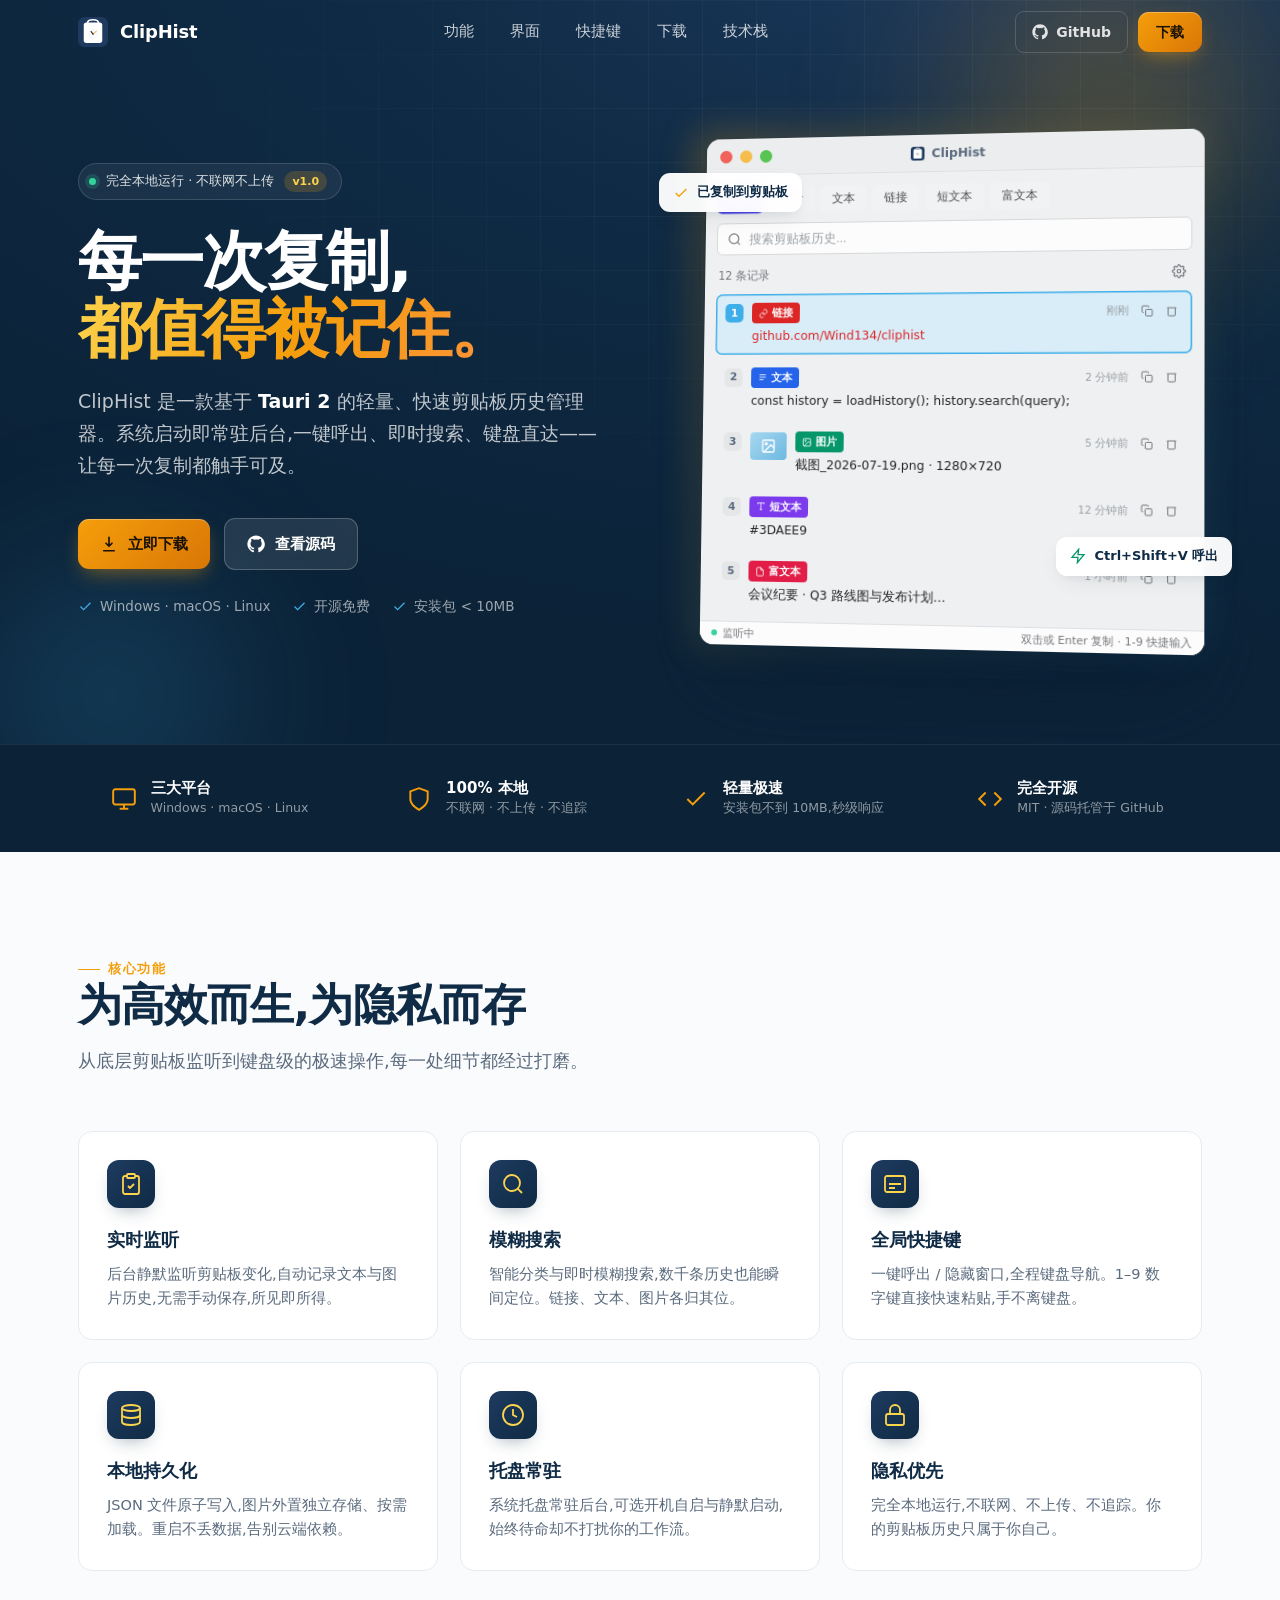
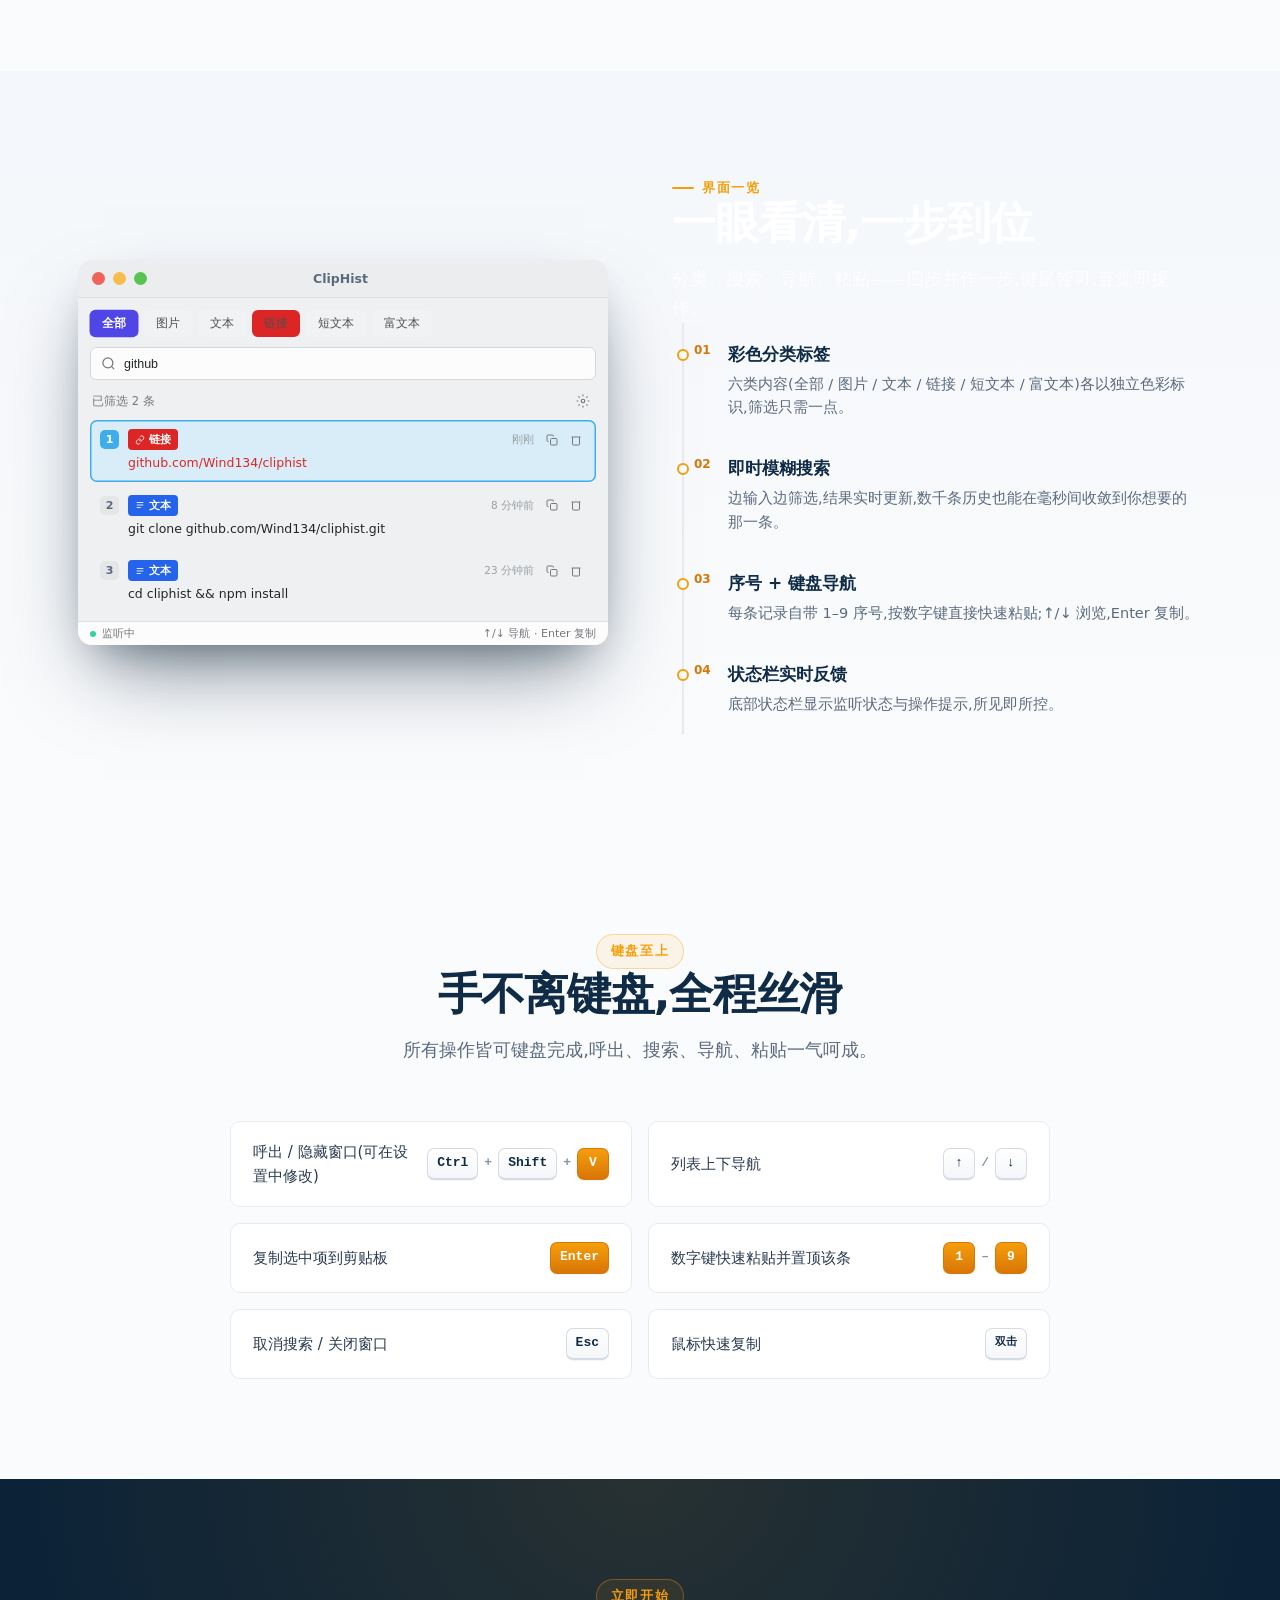
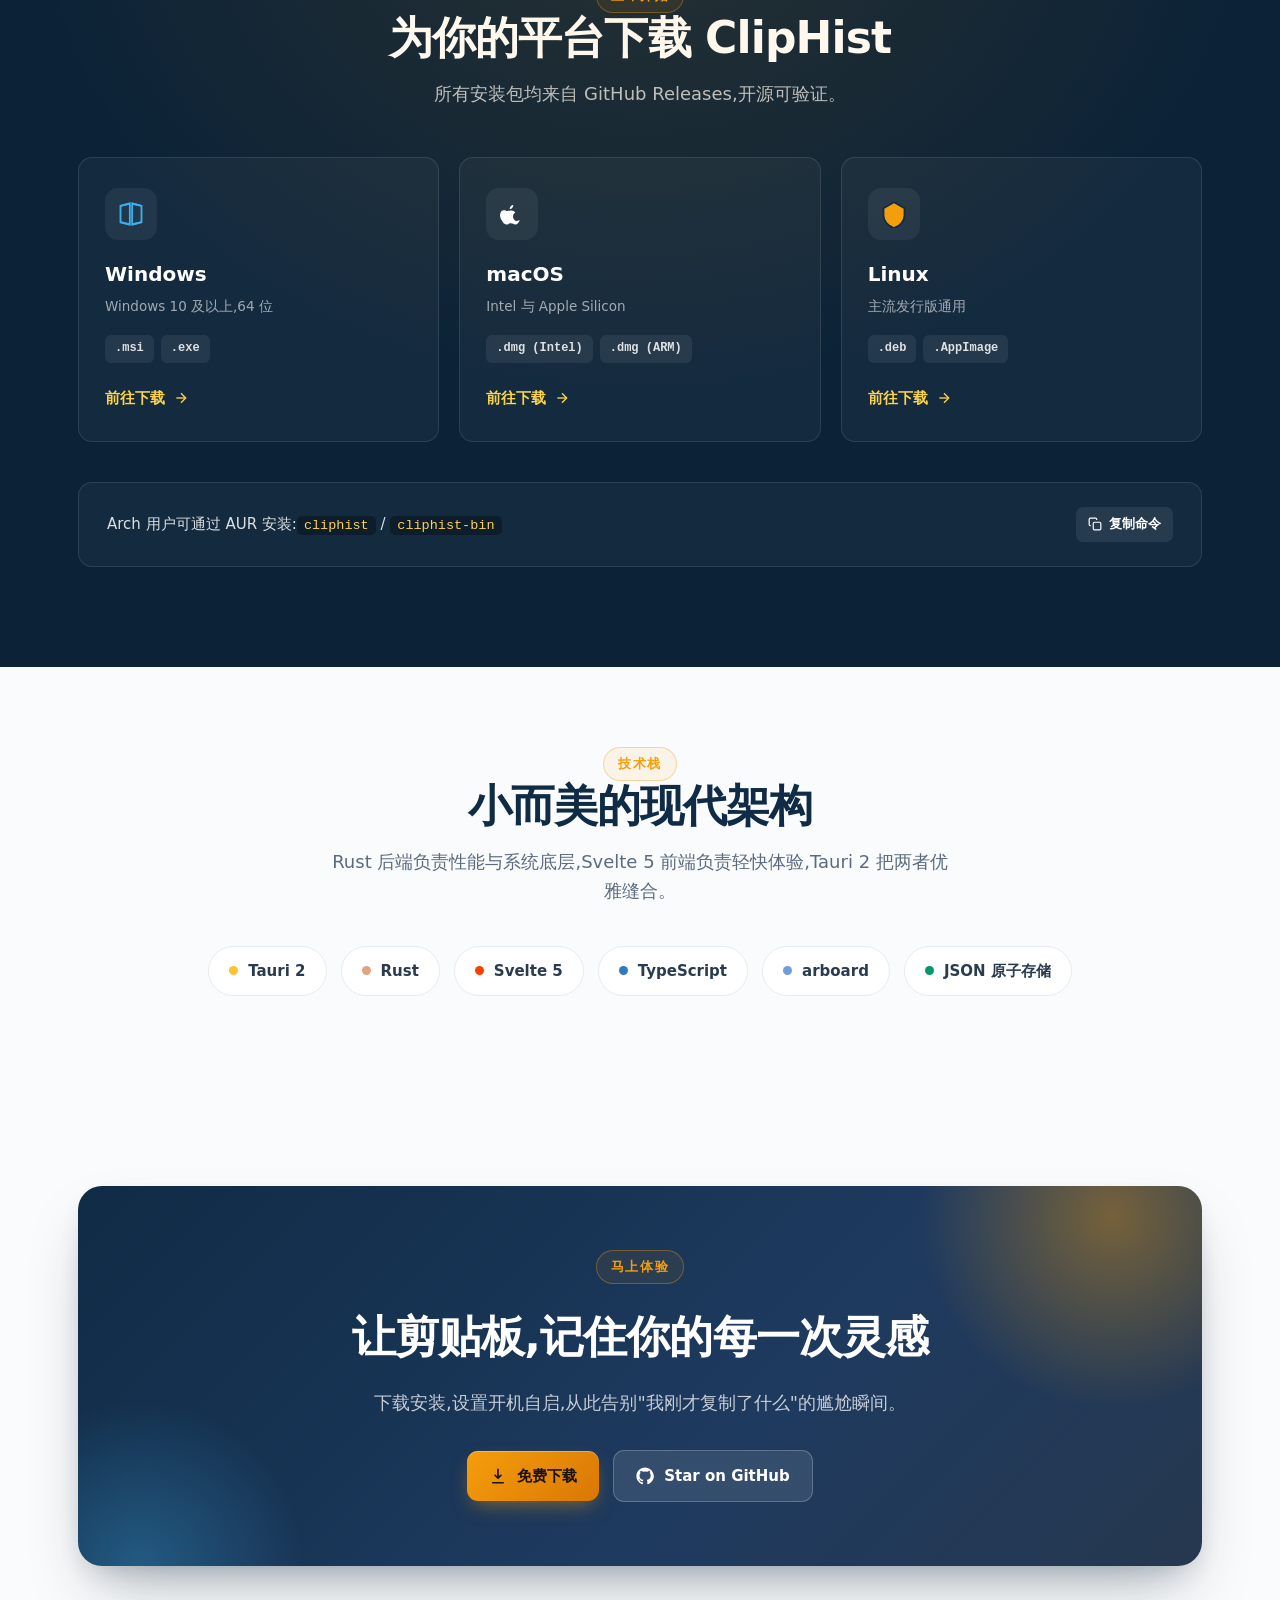
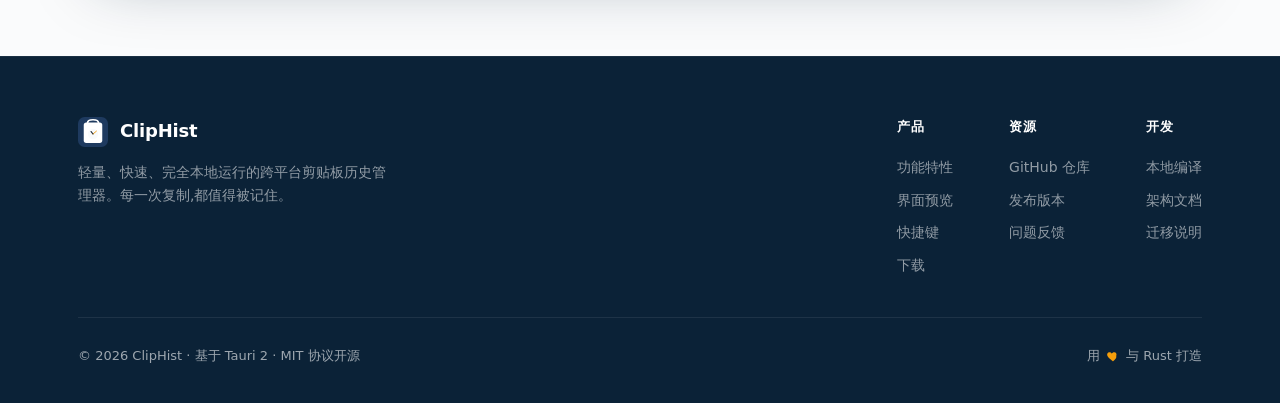
==== index.html @ 18544fa9 "feat: ClipHist 推广站首版 + GitHub Pages 自动发布 - 单文件自包含落地页 (内联 CSS/JS/SVG, 零依赖) - 像素级还原应用窗口 mockup (KDE Br" ====
<!DOCTYPE html>
<html lang="zh-CN">
<head>
<meta charset="UTF-8" />
<meta name="viewport" content="width=device-width, initial-scale=1.0" />
<title>ClipHist — 轻量、快速的跨平台剪贴板历史管理器</title>
<meta name="description" content="ClipHist 是一款基于 Tauri 2 的轻量、快速、完全本地运行的跨平台剪贴板历史管理器,支持 Windows、macOS 与 Linux。系统启动即常驻,随时呼出随时粘贴。" />
<meta name="theme-color" content="#0F2B45" />
<meta property="og:title" content="ClipHist — 跨平台剪贴板历史管理器" />
<meta property="og:description" content="轻量、快速、完全本地运行。每一次复制,都值得被记住。" />
<meta property="og:type" content="website" />
<link rel="icon" href="data:image/svg+xml,%3Csvg xmlns='http://www.w3.org/2000/svg' viewBox='0 0 512 512'%3E%3Crect width='512' height='512' rx='112' fill='%231E3A5F'/%3E%3Crect x='98' y='94' width='316' height='348' rx='44' fill='%23fff'/%3E%3Cpath d='M162 102C162 66 200 46 256 46C312 46 350 66 350 102' fill='none' stroke='%23fff' stroke-width='28' stroke-linecap='round'/%3E%3Ccircle cx='256' cy='290' r='88' fill='%23F8FAFC'/%3E%3Cpath d='M256 290L314 242' stroke='%23F59E0B' stroke-width='16' stroke-linecap='round'/%3E%3Cpath d='M256 290L224 248' stroke='%231E293B' stroke-width='20' stroke-linecap='round'/%3E%3C/svg%3E" />
<style>
/* ============================================================
   ClipHist 推广站 — 单文件自包含
   品牌色:深蓝渐变 #1E3A5F→#0F2B45, 琥珀强调 #F59E0B
   ============================================================ */

:root {
  /* 深色品牌色板 */
  --navy-900: #0B2237;
  --navy-800: #0F2B45;
  --navy-700: #1E3A5F;
  --navy-600: #2A4D78;
  --navy-500: #3B6A9C;

  /* 强调色 */
  --amber: #F59E0B;
  --amber-deep: #D97706;
  --amber-soft: #FCD34D;
  --cyan: #3DAEE9;
  --cyan-deep: #3498D6;

  /* 浅色内容区 */
  --paper: #FAFBFC;
  --paper-2: #FFFFFF;
  --ink-900: #0F2B45;
  --ink-700: #2A3B50;
  --ink-500: #5B6B7E;
  --ink-400: #8696A7;
  --line: #E7EBF0;
  --line-2: #EEF2F6;

  /* 分类色 (与 app 一致) */
  --cat-all: #4F46E5;
  --cat-image: #059669;
  --cat-text: #2563EB;
  --cat-link: #DC2626;
  --cat-short: #7C3AED;
  --cat-rich: #E11D48;

  --shadow-sm: 0 1px 2px rgba(15, 43, 69, .06), 0 1px 3px rgba(15, 43, 69, .04);
  --shadow-md: 0 8px 24px -8px rgba(15, 43, 69, .12), 0 4px 12px -4px rgba(15, 43, 69, .08);
  --shadow-lg: 0 32px 64px -20px rgba(11, 34, 55, .35), 0 12px 28px -12px rgba(11, 34, 55, .22);
  --shadow-window: 0 40px 80px -24px rgba(8, 28, 48, .55), 0 20px 40px -20px rgba(8, 28, 48, .4);

  --radius: 14px;
  --radius-sm: 10px;
  --radius-lg: 24px;

  --ease-spring: cubic-bezier(0.16, 1, 0.3, 1);
  --ease-smooth: cubic-bezier(0.4, 0, 0.2, 1);

  --maxw: 1180px;
}

*, *::before, *::after { margin: 0; padding: 0; box-sizing: border-box; }

html { scroll-behavior: smooth; -webkit-text-size-adjust: 100%; }

body {
  font-family: "Noto Sans SC", "PingFang SC", "Microsoft YaHei", system-ui, -apple-system, "Segoe UI", sans-serif;
  font-size: 16px;
  line-height: 1.6;
  color: var(--ink-900);
  background: var(--paper);
  -webkit-font-smoothing: antialiased;
  -moz-osx-font-smoothing: grayscale;
  overflow-x: hidden;
}

a { color: inherit; text-decoration: none; }
img, svg { display: block; max-width: 100%; }
button { font: inherit; cursor: pointer; border: none; background: none; color: inherit; }

::selection { background: var(--amber); color: #1A1206; }

.wrap { max-width: var(--maxw); margin: 0 auto; padding: 0 28px; }

/* ---------- 通用工具 ---------- */
.eyebrow {
  display: inline-flex; align-items: center; gap: 8px;
  font-size: 13px; font-weight: 600; letter-spacing: .12em; text-transform: uppercase;
  color: var(--amber);
}
.eyebrow::before {
  content: ""; width: 22px; height: 1.5px; background: var(--amber); border-radius: 2px;
}
.eyebrow.center::before { display: none; }
.eyebrow.center { padding: 6px 14px; border: 1px solid rgba(245, 158, 11, .35); border-radius: 999px; background: rgba(245, 158, 11, .08); }

.section-title {
  font-size: clamp(28px, 4vw, 44px);
  font-weight: 800;
  letter-spacing: -0.02em;
  line-height: 1.15;
}
.section-sub {
  margin-top: 16px;
  font-size: 18px;
  color: var(--ink-500);
  max-width: 620px;
}
.on-dark .section-title { color: #fff; }
.on-dark .section-sub { color: rgba(255, 255, 255, .72); }

/* ============================================================
   导航栏
   ============================================================ */
.nav {
  position: fixed; top: 0; left: 0; right: 0; z-index: 100;
  transition: background .3s var(--ease-smooth), backdrop-filter .3s, border-color .3s, box-shadow .3s;
  border-bottom: 1px solid transparent;
}
.nav.scrolled {
  background: rgba(11, 34, 55, .72);
  backdrop-filter: saturate(160%) blur(16px);
  -webkit-backdrop-filter: saturate(160%) blur(16px);
  border-bottom-color: rgba(255, 255, 255, .08);
}
.nav-inner {
  max-width: var(--maxw); margin: 0 auto; padding: 0 28px;
  height: 64px; display: flex; align-items: center; justify-content: space-between;
}
.brand { display: flex; align-items: center; gap: 12px; }
.brand-mark { width: 30px; height: 30px; flex-shrink: 0; }
.brand-name { font-weight: 700; font-size: 18px; letter-spacing: -0.01em; color: #fff; }
.nav-links { display: flex; align-items: center; gap: 8px; }
.nav-links a {
  color: rgba(255, 255, 255, .78); font-size: 14.5px; font-weight: 500;
  padding: 8px 14px; border-radius: 8px; transition: color .2s, background .2s;
}
.nav-links a:hover { color: #fff; background: rgba(255, 255, 255, .08); }
.nav-cta { display: flex; align-items: center; gap: 10px; }
.btn-ghost {
  color: rgba(255, 255, 255, .85); font-size: 14px; font-weight: 600;
  padding: 9px 16px; border-radius: 9px; border: 1px solid rgba(255, 255, 255, .16);
  display: inline-flex; align-items: center; gap: 8px; transition: all .2s var(--ease-smooth);
}
.btn-ghost:hover { border-color: rgba(255, 255, 255, .36); background: rgba(255, 255, 255, .06); }
.btn-ghost svg { width: 16px; height: 16px; }
.nav-toggle { display: none; }

/* ============================================================
   按钮
   ============================================================ */
.btn {
  display: inline-flex; align-items: center; justify-content: center; gap: 10px;
  font-size: 15px; font-weight: 600;
  padding: 13px 22px; border-radius: 11px;
  transition: transform .18s var(--ease-spring), box-shadow .2s, background .2s;
  white-space: nowrap;
}
.btn:active { transform: translateY(1px) scale(.99); }
.btn-primary {
  background: linear-gradient(135deg, var(--amber) 0%, var(--amber-deep) 100%);
  color: #1A1206;
  box-shadow: 0 8px 20px -6px rgba(245, 158, 11, .5), inset 0 1px 0 rgba(255, 255, 255, .3);
}
.btn-primary:hover { transform: translateY(-2px); box-shadow: 0 14px 28px -8px rgba(245, 158, 11, .6), inset 0 1px 0 rgba(255, 255, 255, .35); }
.btn-light {
  background: rgba(255, 255, 255, .1); color: #fff; border: 1px solid rgba(255, 255, 255, .22);
  backdrop-filter: blur(8px);
}
.btn-light:hover { background: rgba(255, 255, 255, .16); border-color: rgba(255, 255, 255, .4); transform: translateY(-2px); }
.btn-dark {
  background: var(--navy-800); color: #fff;
}
.btn-dark:hover { background: var(--navy-700); transform: translateY(-2px); box-shadow: var(--shadow-md); }
.btn svg { width: 18px; height: 18px; }

/* ============================================================
   Hero
   ============================================================ */
.hero {
  position: relative; overflow: hidden;
  background: radial-gradient(120% 100% at 80% -10%, var(--navy-700) 0%, var(--navy-800) 42%, var(--navy-900) 100%);
  padding: 132px 0 96px;
  color: #fff;
}
/* 网格 + 光晕 */
.hero::before {
  content: ""; position: absolute; inset: 0;
  background-image:
    linear-gradient(rgba(255, 255, 255, .035) 1px, transparent 1px),
    linear-gradient(90deg, rgba(255, 255, 255, .035) 1px, transparent 1px);
  background-size: 54px 54px;
  mask-image: radial-gradient(80% 70% at 70% 20%, #000 30%, transparent 75%);
  -webkit-mask-image: radial-gradient(80% 70% at 70% 20%, #000 30%, transparent 75%);
  pointer-events: none;
}
.hero-glow {
  position: absolute; pointer-events: none; border-radius: 50%; filter: blur(70px);
}
.glow-amber { width: 460px; height: 460px; right: -60px; top: -120px; background: radial-gradient(circle, rgba(245, 158, 11, .34), transparent 68%); }
.glow-cyan { width: 380px; height: 380px; left: -80px; bottom: -140px; background: radial-gradient(circle, rgba(61, 174, 233, .26), transparent 68%); }

.hero-grid {
  position: relative; z-index: 2;
  display: grid; grid-template-columns: 1.05fr 0.95fr; gap: 56px; align-items: center;
}
.hero-badge {
  display: inline-flex; align-items: center; gap: 10px;
  padding: 7px 14px 7px 10px; border-radius: 999px;
  background: rgba(255, 255, 255, .06); border: 1px solid rgba(255, 255, 255, .14);
  font-size: 13px; color: rgba(255, 255, 255, .85); font-weight: 500;
  margin-bottom: 28px;
}
.hero-badge .dot { width: 7px; height: 7px; border-radius: 50%; background: #34D399; box-shadow: 0 0 0 4px rgba(52, 211, 153, .18); }
.hero-badge .pill { padding: 2px 8px; border-radius: 999px; background: rgba(245, 158, 11, .18); color: var(--amber-soft); font-size: 11px; font-weight: 600; }

.hero h1 {
  font-size: clamp(38px, 5.4vw, 64px);
  font-weight: 800;
  line-height: 1.05;
  letter-spacing: -0.03em;
}
.hero h1 .grad {
  background: linear-gradient(120deg, var(--amber-soft) 0%, var(--amber) 50%, #FB923C 100%);
  -webkit-background-clip: text; background-clip: text; -webkit-text-fill-color: transparent; color: transparent;
}
.hero h1 .amp { color: var(--cyan); }
.hero-lead {
  margin-top: 22px; font-size: 19px; line-height: 1.7; color: rgba(255, 255, 255, .74);
  max-width: 520px;
}
.hero-actions { margin-top: 36px; display: flex; flex-wrap: wrap; gap: 14px; align-items: center; }
.hero-meta { margin-top: 26px; display: flex; flex-wrap: wrap; gap: 22px; font-size: 13.5px; color: rgba(255, 255, 255, .6); }
.hero-meta span { display: inline-flex; align-items: center; gap: 7px; }
.hero-meta svg { width: 15px; height: 15px; color: var(--cyan); }

/* ---------- 应用窗口 Mockup ---------- */
.hero-visual { position: relative; perspective: 1800px; }
.window-frame {
  position: relative;
  border-radius: 14px;
  background: #fcfcfc;
  box-shadow: var(--shadow-window);
  transform: rotateY(-9deg) rotateX(3deg) translateZ(0);
  transform-style: preserve-3d;
  animation: floaty 7s ease-in-out infinite;
  overflow: hidden;
}
@keyframes floaty {
  0%, 100% { transform: rotateY(-9deg) rotateX(3deg) translateY(0); }
  50% { transform: rotateY(-9deg) rotateX(3deg) translateY(-10px); }
}
.window-glow {
  position: absolute; inset: -2px; border-radius: 16px;
  background: linear-gradient(135deg, rgba(245, 158, 11, .35), rgba(61, 174, 233, .25));
  z-index: -1; filter: blur(18px); opacity: .7;
}

/* 标题栏 (OS 原生风格) */
.w-titlebar {
  display: flex; align-items: center; gap: 12px;
  height: 38px; padding: 0 14px;
  background: #ecedee;
  border-bottom: 1px solid #dde0e2;
  user-select: none;
}
.w-traffic { display: flex; gap: 8px; }
.w-traffic .tl { width: 13px; height: 13px; border-radius: 50%; }
.tl.close { background: #F0625A; }
.tl.min { background: #F7BD4C; }
.tl.max { background: #58C453; }
.w-title { flex: 1; text-align: center; font-size: 12.5px; color: #5b6b7e; font-weight: 600; display: flex; align-items: center; justify-content: center; gap: 7px; }
.w-title svg { width: 14px; height: 14px; }

.w-body { background: #eff0f1; }

/* 分类标签 */
.w-cats { display: flex; gap: 6px; flex-wrap: wrap; padding: 12px 12px 0; }
.w-cat {
  padding: 4px 12px; border-radius: 6px; font-size: 12px; font-weight: 500;
  color: #4d4f52; background: #f1f2f3; transition: all .2s var(--ease-spring);
}
.w-cat.active { color: #fff; font-weight: 600; transform: scale(1.02); }

/* 搜索框 */
.w-search {
  display: flex; align-items: center; gap: 8px;
  margin: 10px 12px; padding: 8px 10px;
  background: #fcfcfc; border: 1px solid #d5d7d8; border-radius: 6px;
}
.w-search svg { width: 15px; height: 15px; color: #76787d; flex-shrink: 0; }
.w-search input {
  border: none; outline: none; flex: 1; font-size: 12.5px; color: #232629;
  background: transparent; min-width: 0;
}
.w-search input::placeholder { color: #9aa0a6; }

/* 工具栏 */
.w-toolbar { display: flex; align-items: center; justify-content: space-between; padding: 0 14px 8px; font-size: 11.5px; color: #76787d; }
.w-count { font-weight: 500; }
.w-cog { width: 22px; height: 22px; display: grid; place-items: center; border-radius: 5px; color: #76787d; transition: background .15s; }
.w-cog:hover { background: #e4e4e4; }
.w-cog svg { width: 14px; height: 14px; }

/* 历史列表 */
.w-list { padding: 0 6px 4px; max-height: 332px; overflow: hidden; }
.w-item {
  display: flex; align-items: flex-start; gap: 9px;
  padding: 9px 10px; margin: 0 6px 4px; border-radius: 7px;
  transition: background .12s;
  cursor: default;
}
.w-item:hover { background: #e9eaec; }
.w-item.selected { background: #d9edf8; box-shadow: inset 0 0 0 1.5px var(--cyan); }
.w-idx {
  flex-shrink: 0; width: 19px; height: 19px; border-radius: 5px;
  display: grid; place-items: center; font-size: 11px; font-weight: 700;
  color: #5b6b7e; background: #e4e6e8; margin-top: 1px;
}
.w-item.selected .w-idx { background: var(--cyan); color: #fff; }
.w-item-main { flex: 1; min-width: 0; }
.w-item-head { display: flex; align-items: center; gap: 8px; margin-bottom: 4px; }
.w-type {
  display: inline-flex; align-items: center; gap: 4px; font-size: 10.5px; font-weight: 600;
  padding: 2px 7px; border-radius: 4px; color: #fff;
}
.w-type svg { width: 10px; height: 10px; }
.w-time { font-size: 10.5px; color: #9aa0a6; margin-left: auto; }
.w-actions { display: flex; gap: 4px; }
.w-act { width: 20px; height: 20px; display: grid; place-items: center; border-radius: 4px; color: #76787d; transition: background .12s, color .12s; }
.w-act:hover { background: #d8d9da; color: #232629; }
.w-act.del:hover { color: #DC2626; }
.w-act svg { width: 12px; height: 12px; }
.w-item-content { font-size: 12.5px; color: #232629; line-height: 1.5; overflow: hidden; text-overflow: ellipsis; white-space: nowrap; }
.w-item-content.link { color: var(--cat-link); }
.w-thumb { width: 38px; height: 28px; border-radius: 4px; object-fit: cover; flex-shrink: 0; margin-top: 1px; background: linear-gradient(135deg, #a7d8f0, #6db8e0); display: grid; place-items: center; color: #fff; }
.w-thumb svg { width: 16px; height: 16px; }

/* 状态栏 */
.w-statusbar {
  display: flex; align-items: center; justify-content: space-between;
  height: 24px; padding: 0 12px; background: #fcfcfc; border-top: 1px solid #dde0e2;
  font-size: 11px; color: #76787d;
}
.w-stat { display: flex; align-items: center; gap: 6px; }
.w-stat .ld { width: 6px; height: 6px; border-radius: 50%; background: #34D399; }

/* 浮动徽标 */
.float-chip {
  position: absolute; z-index: 3;
  display: inline-flex; align-items: center; gap: 8px;
  padding: 9px 14px; border-radius: 11px;
  background: rgba(255, 255, 255, .96); color: var(--ink-900);
  font-size: 13px; font-weight: 600;
  box-shadow: var(--shadow-md);
  backdrop-filter: blur(8px);
}
.float-chip svg { width: 16px; height: 16px; }
.chip-1 { top: 8%; left: -7%; animation: floaty2 6s ease-in-out infinite; }
.chip-2 { bottom: 14%; right: -6%; animation: floaty2 6.5s ease-in-out infinite .8s; }
.chip-1 svg { color: var(--amber); }
.chip-2 svg { color: var(--cat-image); }
@keyframes floaty2 {
  0%, 100% { transform: translateY(0); }
  50% { transform: translateY(-8px); }
}

/* ============================================================
   信任条
   ============================================================ */
.trust {
  background: var(--navy-900);
  padding: 34px 0;
  border-top: 1px solid rgba(255, 255, 255, .06);
}
.trust-grid { display: grid; grid-template-columns: repeat(4, 1fr); gap: 24px; }
.trust-item { display: flex; align-items: center; gap: 14px; justify-content: center; }
.trust-item svg { width: 26px; height: 26px; color: var(--amber); flex-shrink: 0; }
.trust-item .t { font-size: 15px; font-weight: 600; color: #fff; line-height: 1.3; }
.trust-item .s { font-size: 12.5px; color: rgba(255, 255, 255, .55); }

/* ============================================================
   通用 section
   ============================================================ */
.section { padding: 100px 0; }
.section-head { margin-bottom: 56px; max-width: 680px; }
.section-head.center { margin-inline: auto; text-align: center; }

/* ============================================================
   功能网格
   ============================================================ */
.feat-grid { display: grid; grid-template-columns: repeat(3, 1fr); gap: 22px; }
.feat {
  position: relative; padding: 28px; border-radius: var(--radius);
  background: var(--paper-2); border: 1px solid var(--line);
  transition: transform .25s var(--ease-spring), box-shadow .25s, border-color .25s;
  overflow: hidden;
}
.feat::before {
  content: ""; position: absolute; top: 0; left: 0; right: 0; height: 3px;
  background: linear-gradient(90deg, var(--amber), var(--amber-deep));
  transform: scaleX(0); transform-origin: left; transition: transform .3s var(--ease-spring);
}
.feat:hover { transform: translateY(-4px); box-shadow: var(--shadow-md); border-color: transparent; }
.feat:hover::before { transform: scaleX(1); }
.feat-ic {
  width: 48px; height: 48px; border-radius: 12px; display: grid; place-items: center; margin-bottom: 18px;
  background: linear-gradient(135deg, var(--navy-700), var(--navy-800)); color: var(--amber-soft);
  box-shadow: 0 8px 18px -8px rgba(15, 43, 69, .4);
}
.feat-ic svg { width: 24px; height: 24px; }
.feat h3 { font-size: 18px; font-weight: 700; margin-bottom: 8px; color: var(--ink-900); }
.feat p { font-size: 14.5px; color: var(--ink-500); line-height: 1.65; }

/* ============================================================
   应用展示 (带标注)
   ============================================================ */
.showcase { background: linear-gradient(180deg, #F4F7FB 0%, var(--paper) 100%); }
.show-grid { display: grid; grid-template-columns: 1fr 1fr; gap: 64px; align-items: center; }
.show-mock { position: relative; }
.show-mock .window-frame { transform: none; animation: none; }
.show-mock .window-glow { opacity: .5; }

.anno { list-style: none; }
.anno li {
  position: relative; padding: 18px 0 18px 44px; border-left: 2px solid var(--line);
  margin-left: 10px;
}
.anno li::before {
  content: ""; position: absolute; left: -7px; top: 26px; width: 12px; height: 12px;
  border-radius: 50%; background: var(--paper); border: 2px solid var(--amber);
}
.anno .a-num { position: absolute; left: 10px; top: 18px; font-size: 12px; font-weight: 700; color: var(--amber-deep); }
.anno h4 { font-size: 17px; font-weight: 700; margin-bottom: 5px; }
.anno p { font-size: 14.5px; color: var(--ink-500); line-height: 1.6; }
.anno li:hover { border-left-color: var(--amber); }
.anno li:hover::before { background: var(--amber); }

/* ============================================================
   快捷键
   ============================================================ */
.keys-grid { display: grid; grid-template-columns: repeat(2, 1fr); gap: 16px; max-width: 820px; }
.key-row {
  display: flex; align-items: center; justify-content: space-between; gap: 16px;
  padding: 18px 22px; border-radius: var(--radius-sm);
  background: var(--paper-2); border: 1px solid var(--line);
  transition: border-color .2s, transform .2s;
}
.key-row:hover { border-color: var(--amber); transform: translateX(4px); }
.key-row .desc { font-size: 15px; font-weight: 500; color: var(--ink-700); }
.key-combo { display: flex; align-items: center; gap: 6px; flex-shrink: 0; }
.kbd {
  display: inline-grid; place-items: center;
  min-width: 32px; height: 32px; padding: 0 9px;
  font-family: "JetBrains Mono", ui-monospace, "SF Mono", Menlo, monospace;
  font-size: 13px; font-weight: 600; color: var(--ink-900);
  background: linear-gradient(180deg, #fff, #f4f6f9);
  border: 1px solid #d4dbe3; border-bottom-width: 2.5px; border-radius: 7px;
  box-shadow: 0 1px 0 rgba(15, 43, 69, .04);
}
.kbd.accent { color: #fff; background: linear-gradient(180deg, var(--amber), var(--amber-deep)); border-color: var(--amber-deep); }
.kbd.plus { min-width: 0; padding: 0; background: none; border: none; color: var(--ink-400); box-shadow: none; }

/* ============================================================
   下载
   ============================================================ */
.download { position: relative; overflow: hidden; background: var(--navy-900); color: #fff; }
.download::before {
  content: ""; position: absolute; inset: 0;
  background: radial-gradient(90% 120% at 50% 0%, rgba(245, 158, 11, .12), transparent 55%);
}
.dl-grid { position: relative; z-index: 2; display: grid; grid-template-columns: repeat(3, 1fr); gap: 20px; }
.dl-card {
  padding: 30px 26px; border-radius: var(--radius);
  background: rgba(255, 255, 255, .04); border: 1px solid rgba(255, 255, 255, .1);
  transition: transform .25s var(--ease-spring), background .25s, border-color .25s;
}
.dl-card:hover { transform: translateY(-5px); background: rgba(255, 255, 255, .07); border-color: rgba(245, 158, 11, .4); }
.dl-ic { width: 52px; height: 52px; border-radius: 13px; display: grid; place-items: center; margin-bottom: 18px; background: rgba(255, 255, 255, .06); }
.dl-ic svg { width: 28px; height: 28px; }
.dl-card h3 { font-size: 20px; font-weight: 700; margin-bottom: 6px; }
.dl-card .dl-sub { font-size: 13.5px; color: rgba(255, 255, 255, .6); margin-bottom: 18px; }
.dl-formats { display: flex; flex-wrap: wrap; gap: 7px; margin-bottom: 22px; }
.dl-fmt {
  font-size: 12px; font-weight: 600; padding: 4px 10px; border-radius: 6px;
  background: rgba(255, 255, 255, .07); color: rgba(255, 255, 255, .85);
  font-family: "JetBrains Mono", ui-monospace, monospace;
}
.dl-link {
  display: inline-flex; align-items: center; gap: 8px;
  font-size: 14.5px; font-weight: 600; color: var(--amber-soft);
  border-bottom: 1.5px solid transparent; transition: border-color .2s, gap .2s;
}
.dl-link:hover { border-color: var(--amber); gap: 12px; }
.dl-link svg { width: 16px; height: 16px; }

.dl-extra { position: relative; z-index: 2; margin-top: 40px; padding: 24px 28px; border-radius: var(--radius); background: rgba(255, 255, 255, .04); border: 1px solid rgba(255, 255, 255, .1); display: flex; align-items: center; justify-content: space-between; gap: 20px; flex-wrap: wrap; }
.dl-extra .t { font-size: 15px; color: rgba(255, 255, 255, .85); }
.dl-extra code { font-family: "JetBrains Mono", ui-monospace, monospace; font-size: 13.5px; color: var(--amber-soft); background: rgba(0,0,0,.3); padding: 2px 7px; border-radius: 5px; }
.copy-btn { display: inline-flex; align-items: center; gap: 7px; padding: 7px 12px; border-radius: 7px; background: rgba(255, 255, 255, .08); color: #fff; font-size: 13px; font-weight: 600; transition: background .2s; }
.copy-btn:hover { background: rgba(255, 255, 255, .16); }
.copy-btn svg { width: 14px; height: 14px; }
.copy-btn.done { background: rgba(52, 211, 153, .2); color: #34D399; }

/* ============================================================
   技术栈
   ============================================================ */
.stack-grid { display: flex; flex-wrap: wrap; gap: 14px; justify-content: center; }
.stack-chip {
  display: inline-flex; align-items: center; gap: 10px;
  padding: 12px 20px; border-radius: 999px;
  background: var(--paper-2); border: 1px solid var(--line);
  font-size: 15px; font-weight: 600; color: var(--ink-700);
  transition: transform .2s var(--ease-spring), box-shadow .2s, border-color .2s;
}
.stack-chip:hover { transform: translateY(-3px); box-shadow: var(--shadow-md); border-color: var(--cyan); }
.stack-chip .dot { width: 9px; height: 9px; border-radius: 50%; }

/* ============================================================
   最终 CTA
   ============================================================ */
.final-cta { padding: 90px 0; }
.cta-box {
  position: relative; overflow: hidden;
  border-radius: var(--radius-lg);
  padding: 64px 48px; text-align: center;
  background: linear-gradient(135deg, var(--navy-800) 0%, var(--navy-700) 60%, #26384F 100%);
  color: #fff;
  box-shadow: var(--shadow-lg);
}
.cta-box::before {
  content: ""; position: absolute; width: 420px; height: 420px; right: -120px; top: -180px;
  background: radial-gradient(circle, rgba(245, 158, 11, .4), transparent 65%); border-radius: 50%;
}
.cta-box::after {
  content: ""; position: absolute; width: 360px; height: 360px; left: -120px; bottom: -180px;
  background: radial-gradient(circle, rgba(61, 174, 233, .32), transparent 65%); border-radius: 50%;
}
.cta-box > * { position: relative; z-index: 2; }
.cta-box h2 { font-size: clamp(30px, 4vw, 44px); font-weight: 800; letter-spacing: -0.02em; }
.cta-box p { margin-top: 16px; font-size: 18px; color: rgba(255, 255, 255, .75); max-width: 540px; margin-inline: auto; }
.cta-box .hero-actions { justify-content: center; margin-top: 32px; }

/* ============================================================
   Footer
   ============================================================ */
.footer { background: var(--navy-900); color: rgba(255, 255, 255, .6); padding: 60px 0 36px; border-top: 1px solid rgba(255, 255, 255, .06); }
.footer-top { display: flex; justify-content: space-between; align-items: flex-start; gap: 32px; flex-wrap: wrap; padding-bottom: 36px; border-bottom: 1px solid rgba(255, 255, 255, .08); }
.footer-brand { max-width: 320px; }
.footer-brand .brand { margin-bottom: 14px; }
.footer-brand p { font-size: 14px; line-height: 1.65; color: rgba(255, 255, 255, .55); }
.footer-links { display: flex; gap: 56px; flex-wrap: wrap; }
.footer-col h5 { font-size: 13px; font-weight: 600; color: #fff; margin-bottom: 14px; letter-spacing: .04em; text-transform: uppercase; }
.footer-col a { display: block; font-size: 14px; padding: 5px 0; color: rgba(255, 255, 255, .55); transition: color .2s; }
.footer-col a:hover { color: var(--amber-soft); }
.footer-bottom { display: flex; justify-content: space-between; align-items: center; gap: 16px; flex-wrap: wrap; padding-top: 28px; font-size: 13px; }
.footer-bottom .made { display: flex; align-items: center; gap: 6px; }
.footer-bottom .made svg { width: 14px; height: 14px; color: var(--amber); }

/* ============================================================
   滚动揭示动画
   ============================================================ */
.reveal { opacity: 0; transform: translateY(24px); transition: opacity .7s var(--ease-spring), transform .7s var(--ease-spring); }
.reveal.in { opacity: 1; transform: none; }
.reveal.d1 { transition-delay: .08s; }
.reveal.d2 { transition-delay: .16s; }
.reveal.d3 { transition-delay: .24s; }
.reveal.d4 { transition-delay: .32s; }

@media (prefers-reduced-motion: reduce) {
  *, *::before, *::after { animation: none !important; transition: none !important; }
  .reveal { opacity: 1; transform: none; }
  html { scroll-behavior: auto; }
}

/* ============================================================
   响应式
   ============================================================ */
@media (max-width: 960px) {
  .hero { padding: 116px 0 72px; }
  .hero-grid { grid-template-columns: 1fr; gap: 48px; }
  .hero-visual { max-width: 480px; margin: 0 auto; }
  .hero-visual { order: -1; }
  .trust-grid { grid-template-columns: repeat(2, 1fr); gap: 22px; }
  .feat-grid { grid-template-columns: repeat(2, 1fr); }
  .show-grid { grid-template-columns: 1fr; gap: 40px; }
  .dl-grid { grid-template-columns: 1fr; }
  .section { padding: 76px 0; }
}

@media (max-width: 640px) {
  .wrap, .nav-inner { padding: 0 18px; }
  .nav-links { display: none; position: absolute; top: 64px; left: 0; right: 0; flex-direction: column; align-items: stretch; gap: 4px; padding: 14px 18px 18px; background: rgba(11, 34, 55, .96); backdrop-filter: blur(16px); border-bottom: 1px solid rgba(255, 255, 255, .1); }
  .nav-links.open { display: flex; }
  .nav-links a { padding: 12px 14px; }
  .nav-toggle { display: inline-flex; flex-direction: column; gap: 5px; padding: 9px; border-radius: 8px; border: 1px solid rgba(255,255,255,.16); }
  .nav-toggle span { width: 18px; height: 2px; background: #fff; border-radius: 2px; }
  .feat-grid { grid-template-columns: 1fr; }
  .keys-grid { grid-template-columns: 1fr; }
  .hero h1 { font-size: 36px; }
  .hero-lead { font-size: 17px; }
  .cta-box { padding: 44px 24px; }
  .float-chip { display: none; }
  .section-title { font-size: 28px; }
}
</style>
</head>
<body>

<!-- ============================ 导航栏 ============================ -->
<nav class="nav" id="nav">
  <div class="nav-inner">
    <a href="#top" class="brand" aria-label="ClipHist">
      <svg class="brand-mark" viewBox="0 0 512 512" aria-hidden="true">
        <rect width="512" height="512" rx="112" fill="#1E3A5F"/>
        <path d="M162 102C162 66 200 46 256 46C312 46 350 66 350 102" fill="none" stroke="#fff" stroke-width="28" stroke-linecap="round"/>
        <rect x="98" y="94" width="316" height="348" rx="44" fill="#fff"/>
        <circle cx="256" cy="290" r="88" fill="#F8FAFC"/>
        <path d="M256 290L224 248" stroke="#1E293B" stroke-width="20" stroke-linecap="round"/>
        <path d="M256 290L314 242" stroke="#F59E0B" stroke-width="16" stroke-linecap="round"/>
        <circle cx="256" cy="290" r="12" fill="#1E293B"/>
      </svg>
      <span class="brand-name">ClipHist</span>
    </a>
    <div class="nav-links" id="navLinks">
      <a href="#features">功能</a>
      <a href="#showcase">界面</a>
      <a href="#shortcuts">快捷键</a>
      <a href="#download">下载</a>
      <a href="#stack">技术栈</a>
    </div>
    <div class="nav-cta">
      <a class="btn-ghost" href="https://github.com/Wind134/cliphist" target="_blank" rel="noopener">
        <svg viewBox="0 0 24 24" fill="currentColor" aria-hidden="true"><path d="M12 .5C5.7.5.5 5.7.5 12c0 5.1 3.3 9.4 7.9 10.9.6.1.8-.2.8-.6v-2c-3.2.7-3.9-1.5-3.9-1.5-.5-1.3-1.3-1.7-1.3-1.7-1.1-.7.1-.7.1-.7 1.2.1 1.8 1.2 1.8 1.2 1 1.8 2.7 1.3 3.4 1 .1-.8.4-1.3.7-1.6-2.6-.3-5.3-1.3-5.3-5.7 0-1.3.5-2.3 1.2-3.1-.1-.3-.5-1.5.1-3.1 0 0 1-.3 3.3 1.2a11.5 11.5 0 0 1 6 0C17.3 4.6 18.3 5 18.3 5c.6 1.6.2 2.8.1 3.1.8.8 1.2 1.8 1.2 3.1 0 4.4-2.7 5.4-5.3 5.7.4.4.8 1.1.8 2.2v3.3c0 .3.2.7.8.6 4.6-1.5 7.9-5.8 7.9-10.9C23.5 5.7 18.3.5 12 .5z"/></svg>
        GitHub
      </a>
      <a class="btn btn-primary" href="#download" style="padding:9px 18px;font-size:14px;">下载</a>
      <button class="nav-toggle" id="navToggle" aria-label="菜单"><span></span><span></span><span></span></button>
    </div>
  </div>
</nav>

<!-- ============================ Hero ============================ -->
<header class="hero" id="top">
  <div class="hero-glow glow-amber"></div>
  <div class="hero-glow glow-cyan"></div>
  <div class="wrap">
    <div class="hero-grid">
      <div class="hero-copy">
        <div class="hero-badge reveal"><span class="dot"></span> 完全本地运行 · 不联网不上传 <span class="pill">v1.0</span></div>
        <h1 class="reveal d1">每一次复制,<br><span class="grad">都值得被记住。</span></h1>
        <p class="hero-lead reveal d2">ClipHist 是一款基于 <strong style="color:#fff">Tauri 2</strong> 的轻量、快速剪贴板历史管理器。系统启动即常驻后台,一键呼出、即时搜索、键盘直达——让每一次复制都触手可及。</p>
        <div class="hero-actions reveal d3">
          <a class="btn btn-primary" href="#download">
            <svg viewBox="0 0 24 24" fill="none" stroke="currentColor" stroke-width="2.2" stroke-linecap="round" stroke-linejoin="round"><path d="M12 3v12m0 0l4-4m-4 4l-4-4"/><path d="M5 21h14"/></svg>
            立即下载
          </a>
          <a class="btn btn-light" href="https://github.com/Wind134/cliphist" target="_blank" rel="noopener">
            <svg viewBox="0 0 24 24" fill="currentColor"><path d="M12 .5C5.7.5.5 5.7.5 12c0 5.1 3.3 9.4 7.9 10.9.6.1.8-.2.8-.6v-2c-3.2.7-3.9-1.5-3.9-1.5-.5-1.3-1.3-1.7-1.3-1.7-1.1-.7.1-.7.1-.7 1.2.1 1.8 1.2 1.8 1.2 1 1.8 2.7 1.3 3.4 1 .1-.8.4-1.3.7-1.6-2.6-.3-5.3-1.3-5.3-5.7 0-1.3.5-2.3 1.2-3.1-.1-.3-.5-1.5.1-3.1 0 0 1-.3 3.3 1.2a11.5 11.5 0 0 1 6 0C17.3 4.6 18.3 5 18.3 5c.6 1.6.2 2.8.1 3.1.8.8 1.2 1.8 1.2 3.1 0 4.4-2.7 5.4-5.3 5.7.4.4.8 1.1.8 2.2v3.3c0 .3.2.7.8.6 4.6-1.5 7.9-5.8 7.9-10.9C23.5 5.7 18.3.5 12 .5z"/></svg>
            查看源码
          </a>
        </div>
        <div class="hero-meta reveal d4">
          <span><svg viewBox="0 0 24 24" fill="none" stroke="currentColor" stroke-width="2"><path d="M20 6L9 17l-5-5"/></svg> Windows · macOS · Linux</span>
          <span><svg viewBox="0 0 24 24" fill="none" stroke="currentColor" stroke-width="2"><path d="M20 6L9 17l-5-5"/></svg> 开源免费</span>
          <span><svg viewBox="0 0 24 24" fill="none" stroke="currentColor" stroke-width="2"><path d="M20 6L9 17l-5-5"/></svg> 安装包 &lt; 10MB</span>
        </div>
      </div>

      <!-- 应用窗口 Mockup -->
      <div class="hero-visual reveal d2">
        <div class="window-glow"></div>
        <div class="window-frame">
          <div class="w-titlebar">
            <div class="w-traffic"><span class="tl close"></span><span class="tl min"></span><span class="tl max"></span></div>
            <div class="w-title">
              <svg viewBox="0 0 512 512"><rect width="512" height="512" rx="112" fill="#1E3A5F"/><path d="M162 102C162 66 200 46 256 46C312 46 350 66 350 102" fill="none" stroke="#fff" stroke-width="28" stroke-linecap="round"/><rect x="98" y="94" width="316" height="348" rx="44" fill="#fff"/><circle cx="256" cy="290" r="88" fill="#F8FAFC"/><path d="M256 290L314 242" stroke="#F59E0B" stroke-width="16" stroke-linecap="round"/><path d="M256 290L224 248" stroke="#1E293B" stroke-width="20" stroke-linecap="round"/></svg>
              ClipHist
            </div>
            <div style="width:60px"></div>
          </div>
          <div class="w-body">
            <div class="w-cats">
              <span class="w-cat active" style="background:var(--cat-all)">全部</span>
              <span class="w-cat">图片</span>
              <span class="w-cat">文本</span>
              <span class="w-cat">链接</span>
              <span class="w-cat">短文本</span>
              <span class="w-cat">富文本</span>
            </div>
            <div class="w-search">
              <svg viewBox="0 0 24 24" fill="none" stroke="currentColor" stroke-width="2"><circle cx="11" cy="11" r="8"/><line x1="21" y1="21" x2="16.65" y2="16.65"/></svg>
              <input type="text" placeholder="搜索剪贴板历史..." readonly value="" />
            </div>
            <div class="w-toolbar">
              <span class="w-count">12 条记录</span>
              <div class="w-cog" title="设置"><svg viewBox="0 0 24 24" fill="none" stroke="currentColor" stroke-width="2"><circle cx="12" cy="12" r="3"/><path d="M19.4 15a1.65 1.65 0 0 0 .33 1.82l.06.06a2 2 0 1 1-2.83 2.83l-.06-.06a1.65 1.65 0 0 0-1.82-.33 1.65 1.65 0 0 0-1 1.51V21a2 2 0 0 1-4 0v-.09A1.65 1.65 0 0 0 9 19.4a1.65 1.65 0 0 0-1.82.33l-.06.06a2 2 0 1 1-2.83-2.83l.06-.06a1.65 1.65 0 0 0 .33-1.82 1.65 1.65 0 0 0-1.51-1H3a2 2 0 0 1 0-4h.09A1.65 1.65 0 0 0 4.6 9a1.65 1.65 0 0 0-.33-1.82l-.06-.06a2 2 0 1 1 2.83-2.83l.06.06a1.65 1.65 0 0 0 1.82.33H9a1.65 1.65 0 0 0 1-1.51V3a2 2 0 0 1 4 0v.09a1.65 1.65 0 0 0 1 1.51 1.65 1.65 0 0 0 1.82-.33l.06-.06a2 2 0 1 1 2.83 2.83l-.06.06a1.65 1.65 0 0 0-.33 1.82V9a1.65 1.65 0 0 0 1.51 1H21a2 2 0 0 1 0 4h-.09a1.65 1.65 0 0 0-1.51 1z"/></svg></div>
            </div>
            <div class="w-list">
              <!-- 1 链接 -->
              <div class="w-item selected">
                <div class="w-idx">1</div>
                <div class="w-item-main">
                  <div class="w-item-head">
                    <span class="w-type" style="background:var(--cat-link)"><svg viewBox="0 0 24 24" fill="none" stroke="currentColor" stroke-width="2"><path d="M10 13a5 5 0 0 0 7 0l3-3a5 5 0 0 0-7-7l-1 1"/><path d="M14 11a5 5 0 0 0-7 0l-3 3a5 5 0 0 0 7 7l1-1"/></svg>链接</span>
                    <span class="w-time">刚刚</span>
                    <div class="w-actions"><span class="w-act"><svg viewBox="0 0 24 24" fill="none" stroke="currentColor" stroke-width="2"><rect x="9" y="9" width="13" height="13" rx="2"/><path d="M5 15H4a2 2 0 0 1-2-2V4a2 2 0 0 1 2-2h9a2 2 0 0 1 2 2v1"/></svg></span><span class="w-act del"><svg viewBox="0 0 24 24" fill="none" stroke="currentColor" stroke-width="2"><polyline points="3 6 5 6 21 6"/><path d="M19 6v14a2 2 0 0 1-2 2H7a2 2 0 0 1-2-2V6"/></svg></span></div>
                  </div>
                  <div class="w-item-content link">github.com/Wind134/cliphist</div>
                </div>
              </div>
              <!-- 2 文本 -->
              <div class="w-item">
                <div class="w-idx">2</div>
                <div class="w-item-main">
                  <div class="w-item-head">
                    <span class="w-type" style="background:var(--cat-text)"><svg viewBox="0 0 24 24" fill="none" stroke="currentColor" stroke-width="2"><line x1="4" y1="6" x2="20" y2="6"/><line x1="4" y1="12" x2="20" y2="12"/><line x1="4" y1="18" x2="14" y2="18"/></svg>文本</span>
                    <span class="w-time">2 分钟前</span>
                    <div class="w-actions"><span class="w-act"><svg viewBox="0 0 24 24" fill="none" stroke="currentColor" stroke-width="2"><rect x="9" y="9" width="13" height="13" rx="2"/><path d="M5 15H4a2 2 0 0 1-2-2V4a2 2 0 0 1 2-2h9a2 2 0 0 1 2 2v1"/></svg></span><span class="w-act del"><svg viewBox="0 0 24 24" fill="none" stroke="currentColor" stroke-width="2"><polyline points="3 6 5 6 21 6"/><path d="M19 6v14a2 2 0 0 1-2 2H7a2 2 0 0 1-2-2V6"/></svg></span></div>
                  </div>
                  <div class="w-item-content">const history = loadHistory(); history.search(query);</div>
                </div>
              </div>
              <!-- 3 图片 -->
              <div class="w-item">
                <div class="w-idx">3</div>
                <div class="w-thumb"><svg viewBox="0 0 24 24" fill="none" stroke="currentColor" stroke-width="2"><rect x="3" y="3" width="18" height="18" rx="2"/><circle cx="8.5" cy="8.5" r="1.5"/><path d="M21 15l-5-5L5 21"/></svg></div>
                <div class="w-item-main">
                  <div class="w-item-head">
                    <span class="w-type" style="background:var(--cat-image)"><svg viewBox="0 0 24 24" fill="none" stroke="currentColor" stroke-width="2"><rect x="3" y="3" width="18" height="18" rx="2"/><circle cx="8.5" cy="8.5" r="1.5"/><path d="M21 15l-5-5L5 21"/></svg>图片</span>
                    <span class="w-time">5 分钟前</span>
                    <div class="w-actions"><span class="w-act"><svg viewBox="0 0 24 24" fill="none" stroke="currentColor" stroke-width="2"><rect x="9" y="9" width="13" height="13" rx="2"/><path d="M5 15H4a2 2 0 0 1-2-2V4a2 2 0 0 1 2-2h9a2 2 0 0 1 2 2v1"/></svg></span><span class="w-act del"><svg viewBox="0 0 24 24" fill="none" stroke="currentColor" stroke-width="2"><polyline points="3 6 5 6 21 6"/><path d="M19 6v14a2 2 0 0 1-2 2H7a2 2 0 0 1-2-2V6"/></svg></span></div>
                  </div>
                  <div class="w-item-content">截图_2026-07-19.png · 1280×720</div>
                </div>
              </div>
              <!-- 4 短文本 -->
              <div class="w-item">
                <div class="w-idx">4</div>
                <div class="w-item-main">
                  <div class="w-item-head">
                    <span class="w-type" style="background:var(--cat-short)"><svg viewBox="0 0 24 24" fill="none" stroke="currentColor" stroke-width="2"><path d="M4 7V4h16v3"/><path d="M9 20h6"/><path d="M12 4v16"/></svg>短文本</span>
                    <span class="w-time">12 分钟前</span>
                    <div class="w-actions"><span class="w-act"><svg viewBox="0 0 24 24" fill="none" stroke="currentColor" stroke-width="2"><rect x="9" y="9" width="13" height="13" rx="2"/><path d="M5 15H4a2 2 0 0 1-2-2V4a2 2 0 0 1 2-2h9a2 2 0 0 1 2 2v1"/></svg></span><span class="w-act del"><svg viewBox="0 0 24 24" fill="none" stroke="currentColor" stroke-width="2"><polyline points="3 6 5 6 21 6"/><path d="M19 6v14a2 2 0 0 1-2 2H7a2 2 0 0 1-2-2V6"/></svg></span></div>
                  </div>
                  <div class="w-item-content">#3DAEE9</div>
                </div>
              </div>
              <!-- 5 富文本 -->
              <div class="w-item">
                <div class="w-idx">5</div>
                <div class="w-item-main">
                  <div class="w-item-head">
                    <span class="w-type" style="background:var(--cat-rich)"><svg viewBox="0 0 24 24" fill="none" stroke="currentColor" stroke-width="2"><path d="M14 2H6a2 2 0 0 0-2 2v16a2 2 0 0 0 2 2h12a2 2 0 0 0 2-2V8z"/><polyline points="14 2 14 8 20 8"/></svg>富文本</span>
                    <span class="w-time">1 小时前</span>
                    <div class="w-actions"><span class="w-act"><svg viewBox="0 0 24 24" fill="none" stroke="currentColor" stroke-width="2"><rect x="9" y="9" width="13" height="13" rx="2"/><path d="M5 15H4a2 2 0 0 1-2-2V4a2 2 0 0 1 2-2h9a2 2 0 0 1 2 2v1"/></svg></span><span class="w-act del"><svg viewBox="0 0 24 24" fill="none" stroke="currentColor" stroke-width="2"><polyline points="3 6 5 6 21 6"/><path d="M19 6v14a2 2 0 0 1-2 2H7a2 2 0 0 1-2-2V6"/></svg></span></div>
                  </div>
                  <div class="w-item-content">会议纪要 · Q3 路线图与发布计划…</div>
                </div>
              </div>
            </div>
            <div class="w-statusbar">
              <span class="w-stat"><span class="ld"></span>监听中</span>
              <span>双击或 Enter 复制 · 1-9 快捷输入</span>
            </div>
          </div>
        </div>
        <div class="float-chip chip-1"><svg viewBox="0 0 24 24" fill="none" stroke="currentColor" stroke-width="2"><path d="M20 6L9 17l-5-5"/></svg>已复制到剪贴板</div>
        <div class="float-chip chip-2"><svg viewBox="0 0 24 24" fill="none" stroke="currentColor" stroke-width="2"><path d="M13 2L3 14h9l-1 8 10-12h-9l1-8z"/></svg>Ctrl+Shift+V 呼出</div>
      </div>
    </div>
  </div>
</header>

<!-- ============================ 信任条 ============================ -->
<section class="trust">
  <div class="wrap">
    <div class="trust-grid">
      <div class="trust-item">
        <svg viewBox="0 0 24 24" fill="none" stroke="currentColor" stroke-width="1.8"><rect x="2" y="3" width="20" height="14" rx="2"/><line x1="8" y1="21" x2="16" y2="21"/><line x1="12" y1="17" x2="12" y2="21"/></svg>
        <div><div class="t">三大平台</div><div class="s">Windows · macOS · Linux</div></div>
      </div>
      <div class="trust-item">
        <svg viewBox="0 0 24 24" fill="none" stroke="currentColor" stroke-width="1.8"><path d="M12 22s8-4 8-10V5l-8-3-8 3v7c0 6 8 10 8 10z"/></svg>
        <div><div class="t">100% 本地</div><div class="s">不联网 · 不上传 · 不追踪</div></div>
      </div>
      <div class="trust-item">
        <svg viewBox="0 0 24 24" fill="none" stroke="currentColor" stroke-width="1.8"><path d="M20 6L9 17l-5-5"/></svg>
        <div><div class="t">轻量极速</div><div class="s">安装包不到 10MB,秒级响应</div></div>
      </div>
      <div class="trust-item">
        <svg viewBox="0 0 24 24" fill="none" stroke="currentColor" stroke-width="1.8"><path d="M16 18l6-6-6-6"/><path d="M8 6l-6 6 6 6"/></svg>
        <div><div class="t">完全开源</div><div class="s">MIT · 源码托管于 GitHub</div></div>
      </div>
    </div>
  </div>
</section>

<!-- ============================ 功能 ============================ -->
<section class="section" id="features">
  <div class="wrap">
    <div class="section-head reveal">
      <span class="eyebrow">核心功能</span>
      <h2 class="section-title">为高效而生,为隐私而存</h2>
      <p class="section-sub">从底层剪贴板监听到键盘级的极速操作,每一处细节都经过打磨。</p>
    </div>
    <div class="feat-grid">
      <article class="feat reveal">
        <div class="feat-ic"><svg viewBox="0 0 24 24" fill="none" stroke="currentColor" stroke-width="1.8"><rect x="8" y="2" width="8" height="4" rx="1"/><path d="M16 4h2a2 2 0 0 1 2 2v14a2 2 0 0 1-2 2H6a2 2 0 0 1-2-2V6a2 2 0 0 1 2-2h2"/><path d="M9 14l2 2 4-4"/></svg></div>
        <h3>实时监听</h3>
        <p>后台静默监听剪贴板变化,自动记录文本与图片历史,无需手动保存,所见即所得。</p>
      </article>
      <article class="feat reveal d1">
        <div class="feat-ic"><svg viewBox="0 0 24 24" fill="none" stroke="currentColor" stroke-width="1.8"><circle cx="11" cy="11" r="8"/><line x1="21" y1="21" x2="16.65" y2="16.65"/></svg></div>
        <h3>模糊搜索</h3>
        <p>智能分类与即时模糊搜索,数千条历史也能瞬间定位。链接、文本、图片各归其位。</p>
      </article>
      <article class="feat reveal d2">
        <div class="feat-ic"><svg viewBox="0 0 24 24" fill="none" stroke="currentColor" stroke-width="1.8"><rect x="2" y="4" width="20" height="16" rx="2"/><line x1="6" y1="8" x2="6" y2="8"/><line x1="10" y1="8" x2="10" y2="8"/><line x1="14" y1="8" x2="14" y2="8"/><line x1="18" y1="8" x2="18" y2="8"/><line x1="6" y1="12" x2="18" y2="12"/><line x1="6" y1="16" x2="12" y2="16"/></svg></div>
        <h3>全局快捷键</h3>
        <p>一键呼出 / 隐藏窗口,全程键盘导航。1–9 数字键直接快速粘贴,手不离键盘。</p>
      </article>
      <article class="feat reveal">
        <div class="feat-ic"><svg viewBox="0 0 24 24" fill="none" stroke="currentColor" stroke-width="1.8"><ellipse cx="12" cy="5" rx="9" ry="3"/><path d="M21 12c0 1.66-4 3-9 3s-9-1.34-9-3"/><path d="M3 5v14c0 1.66 4 3 9 3s9-1.34 9-3V5"/></svg></div>
        <h3>本地持久化</h3>
        <p>JSON 文件原子写入,图片外置独立存储、按需加载。重启不丢数据,告别云端依赖。</p>
      </article>
      <article class="feat reveal d1">
        <div class="feat-ic"><svg viewBox="0 0 24 24" fill="none" stroke="currentColor" stroke-width="1.8"><circle cx="12" cy="12" r="10"/><polyline points="12 6 12 12 16 14"/></svg></div>
        <h3>托盘常驻</h3>
        <p>系统托盘常驻后台,可选开机自启与静默启动,始终待命却不打扰你的工作流。</p>
      </article>
      <article class="feat reveal d2">
        <div class="feat-ic"><svg viewBox="0 0 24 24" fill="none" stroke="currentColor" stroke-width="1.8"><rect x="3" y="11" width="18" height="11" rx="2"/><path d="M7 11V7a5 5 0 0 1 10 0v4"/></svg></div>
        <h3>隐私优先</h3>
        <p>完全本地运行,不联网、不上传、不追踪。你的剪贴板历史只属于你自己。</p>
      </article>
    </div>
  </div>
</section>

<!-- ============================ 应用展示 ============================ -->
<section class="section showcase on-dark" id="showcase">
  <div class="wrap">
    <div class="show-grid">
      <div class="show-mock reveal">
        <div class="window-glow"></div>
        <div class="window-frame">
          <div class="w-titlebar">
            <div class="w-traffic"><span class="tl close"></span><span class="tl min"></span><span class="tl max"></span></div>
            <div class="w-title">ClipHist</div>
            <div style="width:60px"></div>
          </div>
          <div class="w-body">
            <div class="w-cats">
              <span class="w-cat active" style="background:var(--cat-all)">全部</span>
              <span class="w-cat">图片</span>
              <span class="w-cat">文本</span>
              <span class="w-cat" style="background:var(--cat-link)">链接</span>
              <span class="w-cat">短文本</span>
              <span class="w-cat">富文本</span>
            </div>
            <div class="w-search">
              <svg viewBox="0 0 24 24" fill="none" stroke="currentColor" stroke-width="2"><circle cx="11" cy="11" r="8"/><line x1="21" y1="21" x2="16.65" y2="16.65"/></svg>
              <input type="text" placeholder="搜索剪贴板历史..." value="github" />
            </div>
            <div class="w-toolbar">
              <span class="w-count">已筛选 2 条</span>
              <div class="w-cog"><svg viewBox="0 0 24 24" fill="none" stroke="currentColor" stroke-width="2"><circle cx="12" cy="12" r="3"/><path d="M12 1v3m0 16v3M4.2 4.2l2.1 2.1m11.4 11.4l2.1 2.1M1 12h3m16 0h3M4.2 19.8l2.1-2.1m11.4-11.4l2.1-2.1"/></svg></div>
            </div>
            <div class="w-list">
              <div class="w-item selected">
                <div class="w-idx">1</div>
                <div class="w-item-main">
                  <div class="w-item-head">
                    <span class="w-type" style="background:var(--cat-link)"><svg viewBox="0 0 24 24" fill="none" stroke="currentColor" stroke-width="2"><path d="M10 13a5 5 0 0 0 7 0l3-3a5 5 0 0 0-7-7l-1 1"/><path d="M14 11a5 5 0 0 0-7 0l-3 3a5 5 0 0 0 7 7l1-1"/></svg>链接</span>
                    <span class="w-time">刚刚</span>
                    <div class="w-actions"><span class="w-act"><svg viewBox="0 0 24 24" fill="none" stroke="currentColor" stroke-width="2"><rect x="9" y="9" width="13" height="13" rx="2"/><path d="M5 15H4a2 2 0 0 1-2-2V4a2 2 0 0 1 2-2h9a2 2 0 0 1 2 2v1"/></svg></span><span class="w-act del"><svg viewBox="0 0 24 24" fill="none" stroke="currentColor" stroke-width="2"><polyline points="3 6 5 6 21 6"/><path d="M19 6v14a2 2 0 0 1-2 2H7a2 2 0 0 1-2-2V6"/></svg></span></div>
                  </div>
                  <div class="w-item-content link">github.com/Wind134/cliphist</div>
                </div>
              </div>
              <div class="w-item">
                <div class="w-idx">2</div>
                <div class="w-item-main">
                  <div class="w-item-head">
                    <span class="w-type" style="background:var(--cat-text)"><svg viewBox="0 0 24 24" fill="none" stroke="currentColor" stroke-width="2"><line x1="4" y1="6" x2="20" y2="6"/><line x1="4" y1="12" x2="20" y2="12"/><line x1="4" y1="18" x2="14" y2="18"/></svg>文本</span>
                    <span class="w-time">8 分钟前</span>
                    <div class="w-actions"><span class="w-act"><svg viewBox="0 0 24 24" fill="none" stroke="currentColor" stroke-width="2"><rect x="9" y="9" width="13" height="13" rx="2"/><path d="M5 15H4a2 2 0 0 1-2-2V4a2 2 0 0 1 2-2h9a2 2 0 0 1 2 2v1"/></svg></span><span class="w-act del"><svg viewBox="0 0 24 24" fill="none" stroke="currentColor" stroke-width="2"><polyline points="3 6 5 6 21 6"/><path d="M19 6v14a2 2 0 0 1-2 2H7a2 2 0 0 1-2-2V6"/></svg></span></div>
                  </div>
                  <div class="w-item-content">git clone github.com/Wind134/cliphist.git</div>
                </div>
              </div>
              <div class="w-item">
                <div class="w-idx">3</div>
                <div class="w-item-main">
                  <div class="w-item-head">
                    <span class="w-type" style="background:var(--cat-text)"><svg viewBox="0 0 24 24" fill="none" stroke="currentColor" stroke-width="2"><line x1="4" y1="6" x2="20" y2="6"/><line x1="4" y1="12" x2="20" y2="12"/><line x1="4" y1="18" x2="14" y2="18"/></svg>文本</span>
                    <span class="w-time">23 分钟前</span>
                    <div class="w-actions"><span class="w-act"><svg viewBox="0 0 24 24" fill="none" stroke="currentColor" stroke-width="2"><rect x="9" y="9" width="13" height="13" rx="2"/><path d="M5 15H4a2 2 0 0 1-2-2V4a2 2 0 0 1 2-2h9a2 2 0 0 1 2 2v1"/></svg></span><span class="w-act del"><svg viewBox="0 0 24 24" fill="none" stroke="currentColor" stroke-width="2"><polyline points="3 6 5 6 21 6"/><path d="M19 6v14a2 2 0 0 1-2 2H7a2 2 0 0 1-2-2V6"/></svg></span></div>
                  </div>
                  <div class="w-item-content">cd cliphist &amp;&amp; npm install</div>
                </div>
              </div>
            </div>
            <div class="w-statusbar">
              <span class="w-stat"><span class="ld"></span>监听中</span>
              <span>↑/↓ 导航 · Enter 复制</span>
            </div>
          </div>
        </div>
      </div>
      <div class="show-text">
        <div class="section-head reveal" style="margin-bottom:0">
          <span class="eyebrow">界面一览</span>
          <h2 class="section-title">一眼看清,一步到位</h2>
          <p class="section-sub">分类、搜索、导航、粘贴——四步并作一步,键鼠皆可,直觉即操作。</p>
        </div>
        <ol class="anno reveal d1">
          <li><span class="a-num">01</span><h4>彩色分类标签</h4><p>六类内容(全部 / 图片 / 文本 / 链接 / 短文本 / 富文本)各以独立色彩标识,筛选只需一点。</p></li>
          <li><span class="a-num">02</span><h4>即时模糊搜索</h4><p>边输入边筛选,结果实时更新,数千条历史也能在毫秒间收敛到你想要的那一条。</p></li>
          <li><span class="a-num">03</span><h4>序号 + 键盘导航</h4><p>每条记录自带 1–9 序号,按数字键直接快速粘贴;↑/↓ 浏览,Enter 复制。</p></li>
          <li><span class="a-num">04</span><h4>状态栏实时反馈</h4><p>底部状态栏显示监听状态与操作提示,所见即所控。</p></li>
        </ol>
      </div>
    </div>
  </div>
</section>

<!-- ============================ 快捷键 ============================ -->
<section class="section" id="shortcuts">
  <div class="wrap">
    <div class="section-head center reveal">
      <span class="eyebrow center">键盘至上</span>
      <h2 class="section-title">手不离键盘,全程丝滑</h2>
      <p class="section-sub" style="margin-inline:auto">所有操作皆可键盘完成,呼出、搜索、导航、粘贴一气呵成。</p>
    </div>
    <div class="keys-grid" style="margin-inline:auto">
      <div class="key-row reveal"><span class="desc">呼出 / 隐藏窗口(可在设置中修改)</span><span class="key-combo"><span class="kbd">Ctrl</span><span class="kbd plus">+</span><span class="kbd">Shift</span><span class="kbd plus">+</span><span class="kbd accent">V</span></span></div>
      <div class="key-row reveal d1"><span class="desc">列表上下导航</span><span class="key-combo"><span class="kbd">↑</span><span class="kbd plus">/</span><span class="kbd">↓</span></span></div>
      <div class="key-row reveal d2"><span class="desc">复制选中项到剪贴板</span><span class="key-combo"><span class="kbd accent">Enter</span></span></div>
      <div class="key-row reveal"><span class="desc">数字键快速粘贴并置顶该条</span><span class="key-combo"><span class="kbd accent">1</span><span class="kbd plus">–</span><span class="kbd accent">9</span></span></div>
      <div class="key-row reveal d1"><span class="desc">取消搜索 / 关闭窗口</span><span class="key-combo"><span class="kbd">Esc</span></span></div>
      <div class="key-row reveal d2"><span class="desc">鼠标快速复制</span><span class="key-combo"><span class="kbd" style="font-size:11px">双击</span></span></div>
    </div>
  </div>
</section>

<!-- ============================ 下载 ============================ -->
<section class="section download" id="download">
  <div class="wrap">
    <div class="section-head center on-dark reveal" style="margin-bottom:48px">
      <span class="eyebrow center">立即开始</span>
      <h2 class="section-title">为你的平台下载 ClipHist</h2>
      <p class="section-sub" style="margin-inline:auto">所有安装包均来自 GitHub Releases,开源可验证。</p>
    </div>
    <div class="dl-grid">
      <article class="dl-card reveal">
        <div class="dl-ic" style="color:#3DAEE9"><svg viewBox="0 0 24 24" fill="none" stroke="currentColor" stroke-width="1.6"><path d="M3 5l8-2v18l-8-2V5z"/><path d="M21 5l-8-2v18l8-2V5z"/><path d="M3 5l8-2M21 5l-8-2M3 19l8 2M21 19l-8 2"/></svg></div>
        <h3>Windows</h3>
        <p class="dl-sub">Windows 10 及以上,64 位</p>
        <div class="dl-formats"><span class="dl-fmt">.msi</span><span class="dl-fmt">.exe</span></div>
        <a class="dl-link" href="https://github.com/Wind134/cliphist/releases" target="_blank" rel="noopener">前往下载 <svg viewBox="0 0 24 24" fill="none" stroke="currentColor" stroke-width="2"><line x1="5" y1="12" x2="19" y2="12"/><polyline points="12 5 19 12 12 19"/></svg></a>
      </article>
      <article class="dl-card reveal d1">
        <div class="dl-ic" style="color:#fff"><svg viewBox="0 0 24 24" fill="currentColor"><path d="M18.7 17.3c-.9 1.9-2.1 3.7-3.8 3.7-1.6 0-2.1-1-3.9-1-1.8 0-2.4 1-3.9 1-1.7 0-3-1.7-3.9-3.6C1 14.5 1.5 9.7 4 9c1.8-.5 2.8.5 4 .5 1.1 0 1.9-.5 3.4-.5 1.4 0 2.6.8 3.5 1.7-3 1.8-2.5 6 .3 7.3l-.5.3zM12.3 6.6c.5-.6.9-1.5.8-2.4-.8 0-1.7.5-2.2 1.2-.5.6-.9 1.5-.8 2.4.8 0 1.7-.5 2.2-1.2z"/></svg></div>
        <h3>macOS</h3>
        <p class="dl-sub">Intel 与 Apple Silicon</p>
        <div class="dl-formats"><span class="dl-fmt">.dmg (Intel)</span><span class="dl-fmt">.dmg (ARM)</span></div>
        <a class="dl-link" href="https://github.com/Wind134/cliphist/releases" target="_blank" rel="noopener">前往下载 <svg viewBox="0 0 24 24" fill="none" stroke="currentColor" stroke-width="2"><line x1="5" y1="12" x2="19" y2="12"/><polyline points="12 5 19 12 12 19"/></svg></a>
      </article>
      <article class="dl-card reveal d2">
        <div class="dl-ic" style="color:#F59E0B"><svg viewBox="0 0 24 24" fill="currentColor"><path d="M12 2L3 7v6c0 5 3.8 9.4 9 11 5.2-1.6 9-6 9-11V7l-9-5z"/><path d="M12 2L3 7v6c0 5 3.8 9.4 9 11 5.2-1.6 9-6 9-11V7l-9-5z" fill="none" stroke="#0F2B45" stroke-width="1.5"/></svg></div>
        <h3>Linux</h3>
        <p class="dl-sub">主流发行版通用</p>
        <div class="dl-formats"><span class="dl-fmt">.deb</span><span class="dl-fmt">.AppImage</span></div>
        <a class="dl-link" href="https://github.com/Wind134/cliphist/releases" target="_blank" rel="noopener">前往下载 <svg viewBox="0 0 24 24" fill="none" stroke="currentColor" stroke-width="2"><line x1="5" y1="12" x2="19" y2="12"/><polyline points="12 5 19 12 12 19"/></svg></a>
      </article>
    </div>
    <div class="dl-extra reveal">
      <div class="t">Arch 用户可通过 AUR 安装:<code>cliphist</code> / <code>cliphist-bin</code></div>
      <button class="copy-btn" id="copyAur" data-cmd="yay -S cliphist-bin"><svg viewBox="0 0 24 24" fill="none" stroke="currentColor" stroke-width="2"><rect x="9" y="9" width="13" height="13" rx="2"/><path d="M5 15H4a2 2 0 0 1-2-2V4a2 2 0 0 1 2-2h9a2 2 0 0 1 2 2v1"/></svg>复制命令</button>
    </div>
  </div>
</section>

<!-- ============================ 技术栈 ============================ -->
<section class="section" id="stack" style="padding-top:80px">
  <div class="wrap">
    <div class="section-head center reveal" style="margin-bottom:40px">
      <span class="eyebrow center">技术栈</span>
      <h2 class="section-title">小而美的现代架构</h2>
      <p class="section-sub" style="margin-inline:auto">Rust 后端负责性能与系统底层,Svelte 5 前端负责轻快体验,Tauri 2 把两者优雅缝合。</p>
    </div>
    <div class="stack-grid reveal d1">
      <span class="stack-chip"><span class="dot" style="background:#FFC131"></span>Tauri 2</span>
      <span class="stack-chip"><span class="dot" style="background:#DEA584"></span>Rust</span>
      <span class="stack-chip"><span class="dot" style="background:#FF3E00"></span>Svelte 5</span>
      <span class="stack-chip"><span class="dot" style="background:#3178C6"></span>TypeScript</span>
      <span class="stack-chip"><span class="dot" style="background:#6E9CDD"></span>arboard</span>
      <span class="stack-chip"><span class="dot" style="background:var(--cat-image)"></span>JSON 原子存储</span>
    </div>
  </div>
</section>

<!-- ============================ 最终 CTA ============================ -->
<section class="final-cta">
  <div class="wrap">
    <div class="cta-box reveal">
      <span class="eyebrow center" style="margin-bottom:18px">马上体验</span>
      <h2>让剪贴板,记住你的每一次灵感</h2>
      <p>下载安装,设置开机自启,从此告别"我刚才复制了什么"的尴尬瞬间。</p>
      <div class="hero-actions">
        <a class="btn btn-primary" href="#download">
          <svg viewBox="0 0 24 24" fill="none" stroke="currentColor" stroke-width="2.2" stroke-linecap="round" stroke-linejoin="round"><path d="M12 3v12m0 0l4-4m-4 4l-4-4"/><path d="M5 21h14"/></svg>
          免费下载
        </a>
        <a class="btn btn-light" href="https://github.com/Wind134/cliphist" target="_blank" rel="noopener">
          <svg viewBox="0 0 24 24" fill="currentColor"><path d="M12 .5C5.7.5.5 5.7.5 12c0 5.1 3.3 9.4 7.9 10.9.6.1.8-.2.8-.6v-2c-3.2.7-3.9-1.5-3.9-1.5-.5-1.3-1.3-1.7-1.3-1.7-1.1-.7.1-.7.1-.7 1.2.1 1.8 1.2 1.8 1.2 1 1.8 2.7 1.3 3.4 1 .1-.8.4-1.3.7-1.6-2.6-.3-5.3-1.3-5.3-5.7 0-1.3.5-2.3 1.2-3.1-.1-.3-.5-1.5.1-3.1 0 0 1-.3 3.3 1.2a11.5 11.5 0 0 1 6 0C17.3 4.6 18.3 5 18.3 5c.6 1.6.2 2.8.1 3.1.8.8 1.2 1.8 1.2 3.1 0 4.4-2.7 5.4-5.3 5.7.4.4.8 1.1.8 2.2v3.3c0 .3.2.7.8.6 4.6-1.5 7.9-5.8 7.9-10.9C23.5 5.7 18.3.5 12 .5z"/></svg>
          Star on GitHub
        </a>
      </div>
    </div>
  </div>
</section>

<!-- ============================ Footer ============================ -->
<footer class="footer">
  <div class="wrap">
    <div class="footer-top">
      <div class="footer-brand">
        <a href="#top" class="brand">
          <svg class="brand-mark" viewBox="0 0 512 512" aria-hidden="true">
            <rect width="512" height="512" rx="112" fill="#1E3A5F"/>
            <path d="M162 102C162 66 200 46 256 46C312 46 350 66 350 102" fill="none" stroke="#fff" stroke-width="28" stroke-linecap="round"/>
            <rect x="98" y="94" width="316" height="348" rx="44" fill="#fff"/>
            <circle cx="256" cy="290" r="88" fill="#F8FAFC"/>
            <path d="M256 290L314 242" stroke="#F59E0B" stroke-width="16" stroke-linecap="round"/>
            <path d="M256 290L224 248" stroke="#1E293B" stroke-width="20" stroke-linecap="round"/>
          </svg>
          <span class="brand-name">ClipHist</span>
        </a>
        <p>轻量、快速、完全本地运行的跨平台剪贴板历史管理器。每一次复制,都值得被记住。</p>
      </div>
      <div class="footer-links">
        <div class="footer-col">
          <h5>产品</h5>
          <a href="#features">功能特性</a>
          <a href="#showcase">界面预览</a>
          <a href="#shortcuts">快捷键</a>
          <a href="#download">下载</a>
        </div>
        <div class="footer-col">
          <h5>资源</h5>
          <a href="https://github.com/Wind134/cliphist" target="_blank" rel="noopener">GitHub 仓库</a>
          <a href="https://github.com/Wind134/cliphist/releases" target="_blank" rel="noopener">发布版本</a>
          <a href="https://github.com/Wind134/cliphist/issues" target="_blank" rel="noopener">问题反馈</a>
        </div>
        <div class="footer-col">
          <h5>开发</h5>
          <a href="https://github.com/Wind134/cliphist#开发编译" target="_blank" rel="noopener">本地编译</a>
          <a href="https://github.com/Wind134/cliphist/blob/main/ARCHITECTURE.md" target="_blank" rel="noopener">架构文档</a>
          <a href="https://github.com/Wind134/cliphist/blob/main/docs/migration-notes.md" target="_blank" rel="noopener">迁移说明</a>
        </div>
      </div>
    </div>
    <div class="footer-bottom">
      <span>© 2026 ClipHist · 基于 Tauri 2 · MIT 协议开源</span>
      <span class="made">用 <svg viewBox="0 0 24 24" fill="currentColor"><path d="M12 21s-7-4.5-9.5-9C1 9 2.5 5.5 6 5.5c2 0 3 1 4 2.5C11 6.5 12 5.5 14 5.5c3.5 0 5 3.5 3.5 6.5C19 16.5 12 21 12 21z"/></svg> 与 Rust 打造</span>
    </div>
  </div>
</footer>

<script>
/* 导航栏滚动效果 + 移动菜单 */
(function () {
  var nav = document.getElementById('nav');
  var links = document.getElementById('navLinks');
  var toggle = document.getElementById('navToggle');
  function onScroll() {
    if (window.scrollY > 24) nav.classList.add('scrolled');
    else nav.classList.remove('scrolled');
  }
  onScroll();
  window.addEventListener('scroll', onScroll, { passive: true });
  toggle.addEventListener('click', function () { links.classList.toggle('open'); });
  links.querySelectorAll('a').forEach(function (a) {
    a.addEventListener('click', function () { links.classList.remove('open'); });
  });
})();

/* 滚动揭示 */
(function () {
  var els = document.querySelectorAll('.reveal');
  if (!('IntersectionObserver' in window)) {
    els.forEach(function (el) { el.classList.add('in'); });
    return;
  }
  var io = new IntersectionObserver(function (entries) {
    entries.forEach(function (e) {
      if (e.isIntersecting) { e.target.classList.add('in'); io.unobserve(e.target); }
    });
  }, { threshold: 0.12, rootMargin: '0px 0px -8% 0px' });
  els.forEach(function (el) { io.observe(el); });
})();

/* 复制 AUR 命令 */
(function () {
  var btn = document.getElementById('copyAur');
  if (!btn) return;
  btn.addEventListener('click', function () {
    var cmd = btn.getAttribute('data-cmd');
    var done = function () {
      btn.classList.add('done');
      btn.innerHTML = '<svg viewBox="0 0 24 24" fill="none" stroke="currentColor" stroke-width="2.5"><path d="M20 6L9 17l-5-5"/></svg>已复制';
      setTimeout(function () {
        btn.classList.remove('done');
        btn.innerHTML = '<svg viewBox="0 0 24 24" fill="none" stroke="currentColor" stroke-width="2"><rect x="9" y="9" width="13" height="13" rx="2"/><path d="M5 15H4a2 2 0 0 1-2-2V4a2 2 0 0 1 2-2h9a2 2 0 0 1 2 2v1"/></svg>复制命令';
      }, 1800);
    };
    if (navigator.clipboard && navigator.clipboard.writeText) {
      navigator.clipboard.writeText(cmd).then(done).catch(fallback);
    } else { fallback(); }
    function fallback() {
      var ta = document.createElement('textarea');
      ta.value = cmd; ta.style.position = 'fixed'; ta.style.opacity = '0';
      document.body.appendChild(ta); ta.select();
      try { document.execCommand('copy'); done(); } catch (e) {}
      document.body.removeChild(ta);
    }
  });
})();

/* 平滑滚动偏移修正(固定导航栏) */
document.querySelectorAll('a[href^="#"]').forEach(function (a) {
  a.addEventListener('click', function (e) {
    var id = a.getAttribute('href');
    if (id.length <= 1) return;
    var t = document.querySelector(id);
    if (!t) return;
    e.preventDefault();
    var y = t.getBoundingClientRect().top + window.scrollY - 64;
    window.scrollTo({ top: y, behavior: 'smooth' });
  });
});
</script>
</body>
</html>
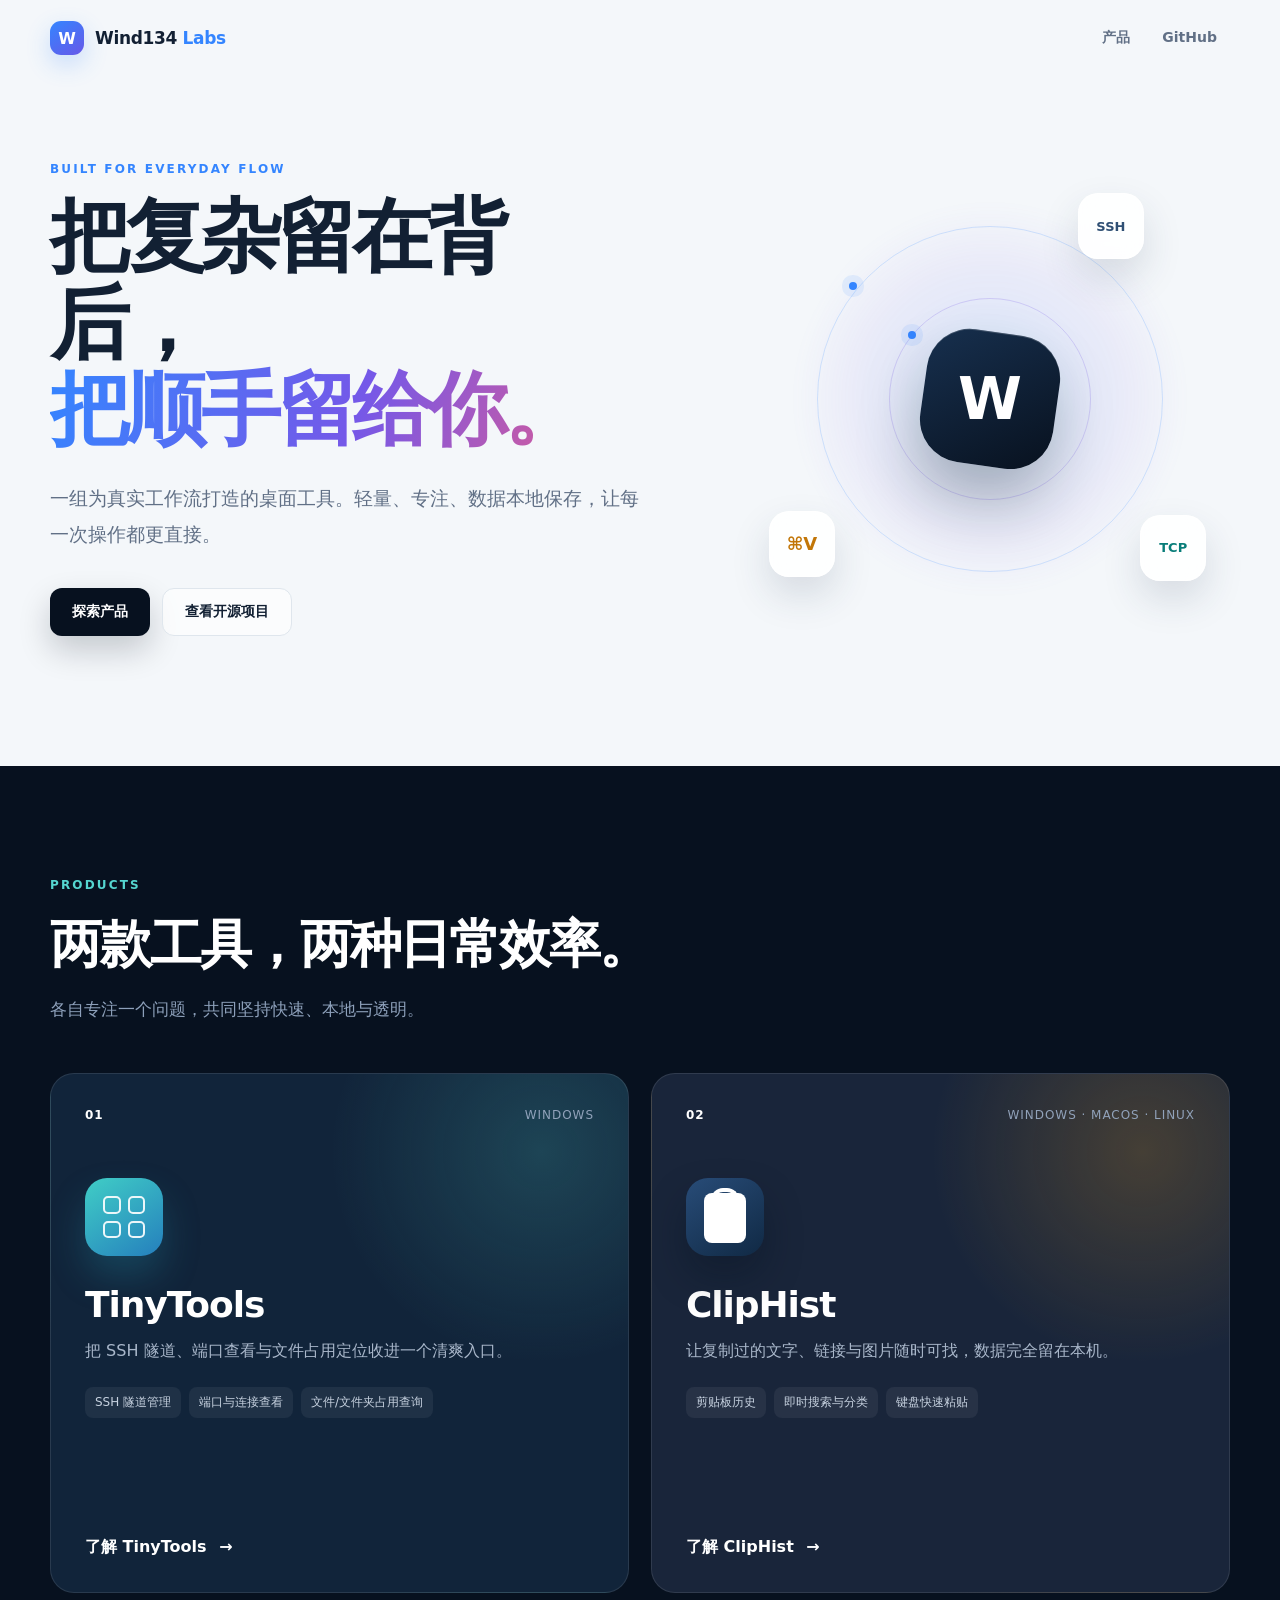
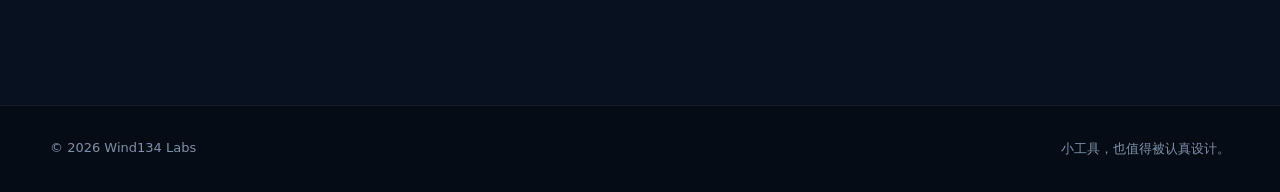
==== commit 477952cc: "feat: 升级为多产品展示网站" ====
--- a/index.html
+++ b/index.html
@@ -1,1153 +1,90 @@
-<!DOCTYPE html>
+<!doctype html>
 <html lang="zh-CN">
 <head>
-<meta charset="UTF-8" />
-<meta name="viewport" content="width=device-width, initial-scale=1.0" />
-<title>ClipHist — 轻量、快速的跨平台剪贴板历史管理器</title>
-<meta name="description" content="ClipHist 是一款基于 Tauri 2 的轻量、快速、完全本地运行的跨平台剪贴板历史管理器,支持 Windows、macOS 与 Linux。系统启动即常驻,随时呼出随时粘贴。" />
-<meta name="theme-color" content="#0F2B45" />
-<meta property="og:title" content="ClipHist — 跨平台剪贴板历史管理器" />
-<meta property="og:description" content="轻量、快速、完全本地运行。每一次复制,都值得被记住。" />
-<meta property="og:type" content="website" />
-<link rel="icon" href="data:image/svg+xml,%3Csvg xmlns='http://www.w3.org/2000/svg' viewBox='0 0 512 512'%3E%3Crect width='512' height='512' rx='112' fill='%231E3A5F'/%3E%3Crect x='98' y='94' width='316' height='348' rx='44' fill='%23fff'/%3E%3Cpath d='M162 102C162 66 200 46 256 46C312 46 350 66 350 102' fill='none' stroke='%23fff' stroke-width='28' stroke-linecap='round'/%3E%3Ccircle cx='256' cy='290' r='88' fill='%23F8FAFC'/%3E%3Cpath d='M256 290L314 242' stroke='%23F59E0B' stroke-width='16' stroke-linecap='round'/%3E%3Cpath d='M256 290L224 248' stroke='%231E293B' stroke-width='20' stroke-linecap='round'/%3E%3C/svg%3E" />
-<style>
-/* ============================================================
-   ClipHist 推广站 — 单文件自包含
-   品牌色:深蓝渐变 #1E3A5F→#0F2B45, 琥珀强调 #F59E0B
-   ============================================================ */
-
-:root {
-  /* 深色品牌色板 */
-  --navy-900: #0B2237;
-  --navy-800: #0F2B45;
-  --navy-700: #1E3A5F;
-  --navy-600: #2A4D78;
-  --navy-500: #3B6A9C;
-
-  /* 强调色 */
-  --amber: #F59E0B;
-  --amber-deep: #D97706;
-  --amber-soft: #FCD34D;
-  --cyan: #3DAEE9;
-  --cyan-deep: #3498D6;
-
-  /* 浅色内容区 */
-  --paper: #FAFBFC;
-  --paper-2: #FFFFFF;
-  --ink-900: #0F2B45;
-  --ink-700: #2A3B50;
-  --ink-500: #5B6B7E;
-  --ink-400: #8696A7;
-  --line: #E7EBF0;
-  --line-2: #EEF2F6;
-
-  /* 分类色 (与 app 一致) */
-  --cat-all: #4F46E5;
-  --cat-image: #059669;
-  --cat-text: #2563EB;
-  --cat-link: #DC2626;
-  --cat-short: #7C3AED;
-  --cat-rich: #E11D48;
-
-  --shadow-sm: 0 1px 2px rgba(15, 43, 69, .06), 0 1px 3px rgba(15, 43, 69, .04);
-  --shadow-md: 0 8px 24px -8px rgba(15, 43, 69, .12), 0 4px 12px -4px rgba(15, 43, 69, .08);
-  --shadow-lg: 0 32px 64px -20px rgba(11, 34, 55, .35), 0 12px 28px -12px rgba(11, 34, 55, .22);
-  --shadow-window: 0 40px 80px -24px rgba(8, 28, 48, .55), 0 20px 40px -20px rgba(8, 28, 48, .4);
-
-  --radius: 14px;
-  --radius-sm: 10px;
-  --radius-lg: 24px;
-
-  --ease-spring: cubic-bezier(0.16, 1, 0.3, 1);
-  --ease-smooth: cubic-bezier(0.4, 0, 0.2, 1);
-
-  --maxw: 1180px;
-}
-
-*, *::before, *::after { margin: 0; padding: 0; box-sizing: border-box; }
-
-html { scroll-behavior: smooth; -webkit-text-size-adjust: 100%; }
-
-body {
-  font-family: "Noto Sans SC", "PingFang SC", "Microsoft YaHei", system-ui, -apple-system, "Segoe UI", sans-serif;
-  font-size: 16px;
-  line-height: 1.6;
-  color: var(--ink-900);
-  background: var(--paper);
-  -webkit-font-smoothing: antialiased;
-  -moz-osx-font-smoothing: grayscale;
-  overflow-x: hidden;
-}
-
-a { color: inherit; text-decoration: none; }
-img, svg { display: block; max-width: 100%; }
-button { font: inherit; cursor: pointer; border: none; background: none; color: inherit; }
-
-::selection { background: var(--amber); color: #1A1206; }
-
-.wrap { max-width: var(--maxw); margin: 0 auto; padding: 0 28px; }
-
-/* ---------- 通用工具 ---------- */
-.eyebrow {
-  display: inline-flex; align-items: center; gap: 8px;
-  font-size: 13px; font-weight: 600; letter-spacing: .12em; text-transform: uppercase;
-  color: var(--amber);
-}
-.eyebrow::before {
-  content: ""; width: 22px; height: 1.5px; background: var(--amber); border-radius: 2px;
-}
-.eyebrow.center::before { display: none; }
-.eyebrow.center { padding: 6px 14px; border: 1px solid rgba(245, 158, 11, .35); border-radius: 999px; background: rgba(245, 158, 11, .08); }
-
-.section-title {
-  font-size: clamp(28px, 4vw, 44px);
-  font-weight: 800;
-  letter-spacing: -0.02em;
-  line-height: 1.15;
-}
-.section-sub {
-  margin-top: 16px;
-  font-size: 18px;
-  color: var(--ink-500);
-  max-width: 620px;
-}
-.on-dark .section-title { color: #fff; }
-.on-dark .section-sub { color: rgba(255, 255, 255, .72); }
-
-/* ============================================================
-   导航栏
-   ============================================================ */
-.nav {
-  position: fixed; top: 0; left: 0; right: 0; z-index: 100;
-  transition: background .3s var(--ease-smooth), backdrop-filter .3s, border-color .3s, box-shadow .3s;
-  border-bottom: 1px solid transparent;
-}
-.nav.scrolled {
-  background: rgba(11, 34, 55, .72);
-  backdrop-filter: saturate(160%) blur(16px);
-  -webkit-backdrop-filter: saturate(160%) blur(16px);
-  border-bottom-color: rgba(255, 255, 255, .08);
-}
-.nav-inner {
-  max-width: var(--maxw); margin: 0 auto; padding: 0 28px;
-  height: 64px; display: flex; align-items: center; justify-content: space-between;
-}
-.brand { display: flex; align-items: center; gap: 12px; }
-.brand-mark { width: 30px; height: 30px; flex-shrink: 0; }
-.brand-name { font-weight: 700; font-size: 18px; letter-spacing: -0.01em; color: #fff; }
-.nav-links { display: flex; align-items: center; gap: 8px; }
-.nav-links a {
-  color: rgba(255, 255, 255, .78); font-size: 14.5px; font-weight: 500;
-  padding: 8px 14px; border-radius: 8px; transition: color .2s, background .2s;
-}
-.nav-links a:hover { color: #fff; background: rgba(255, 255, 255, .08); }
-.nav-cta { display: flex; align-items: center; gap: 10px; }
-.btn-ghost {
-  color: rgba(255, 255, 255, .85); font-size: 14px; font-weight: 600;
-  padding: 9px 16px; border-radius: 9px; border: 1px solid rgba(255, 255, 255, .16);
-  display: inline-flex; align-items: center; gap: 8px; transition: all .2s var(--ease-smooth);
-}
-.btn-ghost:hover { border-color: rgba(255, 255, 255, .36); background: rgba(255, 255, 255, .06); }
-.btn-ghost svg { width: 16px; height: 16px; }
-.nav-toggle { display: none; }
-
-/* ============================================================
-   按钮
-   ============================================================ */
-.btn {
-  display: inline-flex; align-items: center; justify-content: center; gap: 10px;
-  font-size: 15px; font-weight: 600;
-  padding: 13px 22px; border-radius: 11px;
-  transition: transform .18s var(--ease-spring), box-shadow .2s, background .2s;
-  white-space: nowrap;
-}
-.btn:active { transform: translateY(1px) scale(.99); }
-.btn-primary {
-  background: linear-gradient(135deg, var(--amber) 0%, var(--amber-deep) 100%);
-  color: #1A1206;
-  box-shadow: 0 8px 20px -6px rgba(245, 158, 11, .5), inset 0 1px 0 rgba(255, 255, 255, .3);
-}
-.btn-primary:hover { transform: translateY(-2px); box-shadow: 0 14px 28px -8px rgba(245, 158, 11, .6), inset 0 1px 0 rgba(255, 255, 255, .35); }
-.btn-light {
-  background: rgba(255, 255, 255, .1); color: #fff; border: 1px solid rgba(255, 255, 255, .22);
-  backdrop-filter: blur(8px);
-}
-.btn-light:hover { background: rgba(255, 255, 255, .16); border-color: rgba(255, 255, 255, .4); transform: translateY(-2px); }
-.btn-dark {
-  background: var(--navy-800); color: #fff;
-}
-.btn-dark:hover { background: var(--navy-700); transform: translateY(-2px); box-shadow: var(--shadow-md); }
-.btn svg { width: 18px; height: 18px; }
-
-/* ============================================================
-   Hero
-   ============================================================ */
-.hero {
-  position: relative; overflow: hidden;
-  background: radial-gradient(120% 100% at 80% -10%, var(--navy-700) 0%, var(--navy-800) 42%, var(--navy-900) 100%);
-  padding: 132px 0 96px;
-  color: #fff;
-}
-/* 网格 + 光晕 */
-.hero::before {
-  content: ""; position: absolute; inset: 0;
-  background-image:
-    linear-gradient(rgba(255, 255, 255, .035) 1px, transparent 1px),
-    linear-gradient(90deg, rgba(255, 255, 255, .035) 1px, transparent 1px);
-  background-size: 54px 54px;
-  mask-image: radial-gradient(80% 70% at 70% 20%, #000 30%, transparent 75%);
-  -webkit-mask-image: radial-gradient(80% 70% at 70% 20%, #000 30%, transparent 75%);
-  pointer-events: none;
-}
-.hero-glow {
-  position: absolute; pointer-events: none; border-radius: 50%; filter: blur(70px);
-}
-.glow-amber { width: 460px; height: 460px; right: -60px; top: -120px; background: radial-gradient(circle, rgba(245, 158, 11, .34), transparent 68%); }
-.glow-cyan { width: 380px; height: 380px; left: -80px; bottom: -140px; background: radial-gradient(circle, rgba(61, 174, 233, .26), transparent 68%); }
-
-.hero-grid {
-  position: relative; z-index: 2;
-  display: grid; grid-template-columns: 1.05fr 0.95fr; gap: 56px; align-items: center;
-}
-.hero-badge {
-  display: inline-flex; align-items: center; gap: 10px;
-  padding: 7px 14px 7px 10px; border-radius: 999px;
-  background: rgba(255, 255, 255, .06); border: 1px solid rgba(255, 255, 255, .14);
-  font-size: 13px; color: rgba(255, 255, 255, .85); font-weight: 500;
-  margin-bottom: 28px;
-}
-.hero-badge .dot { width: 7px; height: 7px; border-radius: 50%; background: #34D399; box-shadow: 0 0 0 4px rgba(52, 211, 153, .18); }
-.hero-badge .pill { padding: 2px 8px; border-radius: 999px; background: rgba(245, 158, 11, .18); color: var(--amber-soft); font-size: 11px; font-weight: 600; }
-
-.hero h1 {
-  font-size: clamp(38px, 5.4vw, 64px);
-  font-weight: 800;
-  line-height: 1.05;
-  letter-spacing: -0.03em;
-}
-.hero h1 .grad {
-  background: linear-gradient(120deg, var(--amber-soft) 0%, var(--amber) 50%, #FB923C 100%);
-  -webkit-background-clip: text; background-clip: text; -webkit-text-fill-color: transparent; color: transparent;
-}
-.hero h1 .amp { color: var(--cyan); }
-.hero-lead {
-  margin-top: 22px; font-size: 19px; line-height: 1.7; color: rgba(255, 255, 255, .74);
-  max-width: 520px;
-}
-.hero-actions { margin-top: 36px; display: flex; flex-wrap: wrap; gap: 14px; align-items: center; }
-.hero-meta { margin-top: 26px; display: flex; flex-wrap: wrap; gap: 22px; font-size: 13.5px; color: rgba(255, 255, 255, .6); }
-.hero-meta span { display: inline-flex; align-items: center; gap: 7px; }
-.hero-meta svg { width: 15px; height: 15px; color: var(--cyan); }
-
-/* ---------- 应用窗口 Mockup ---------- */
-.hero-visual { position: relative; perspective: 1800px; }
-.window-frame {
-  position: relative;
-  border-radius: 14px;
-  background: #fcfcfc;
-  box-shadow: var(--shadow-window);
-  transform: rotateY(-9deg) rotateX(3deg) translateZ(0);
-  transform-style: preserve-3d;
-  animation: floaty 7s ease-in-out infinite;
-  overflow: hidden;
-}
-@keyframes floaty {
-  0%, 100% { transform: rotateY(-9deg) rotateX(3deg) translateY(0); }
-  50% { transform: rotateY(-9deg) rotateX(3deg) translateY(-10px); }
-}
-.window-glow {
-  position: absolute; inset: -2px; border-radius: 16px;
-  background: linear-gradient(135deg, rgba(245, 158, 11, .35), rgba(61, 174, 233, .25));
-  z-index: -1; filter: blur(18px); opacity: .7;
-}
-
-/* 标题栏 (OS 原生风格) */
-.w-titlebar {
-  display: flex; align-items: center; gap: 12px;
-  height: 38px; padding: 0 14px;
-  background: #ecedee;
-  border-bottom: 1px solid #dde0e2;
-  user-select: none;
-}
-.w-traffic { display: flex; gap: 8px; }
-.w-traffic .tl { width: 13px; height: 13px; border-radius: 50%; }
-.tl.close { background: #F0625A; }
-.tl.min { background: #F7BD4C; }
-.tl.max { background: #58C453; }
-.w-title { flex: 1; text-align: center; font-size: 12.5px; color: #5b6b7e; font-weight: 600; display: flex; align-items: center; justify-content: center; gap: 7px; }
-.w-title svg { width: 14px; height: 14px; }
-
-.w-body { background: #eff0f1; }
-
-/* 分类标签 */
-.w-cats { display: flex; gap: 6px; flex-wrap: wrap; padding: 12px 12px 0; }
-.w-cat {
-  padding: 4px 12px; border-radius: 6px; font-size: 12px; font-weight: 500;
-  color: #4d4f52; background: #f1f2f3; transition: all .2s var(--ease-spring);
-}
-.w-cat.active { color: #fff; font-weight: 600; transform: scale(1.02); }
-
-/* 搜索框 */
-.w-search {
-  display: flex; align-items: center; gap: 8px;
-  margin: 10px 12px; padding: 8px 10px;
-  background: #fcfcfc; border: 1px solid #d5d7d8; border-radius: 6px;
-}
-.w-search svg { width: 15px; height: 15px; color: #76787d; flex-shrink: 0; }
-.w-search input {
-  border: none; outline: none; flex: 1; font-size: 12.5px; color: #232629;
-  background: transparent; min-width: 0;
-}
-.w-search input::placeholder { color: #9aa0a6; }
-
-/* 工具栏 */
-.w-toolbar { display: flex; align-items: center; justify-content: space-between; padding: 0 14px 8px; font-size: 11.5px; color: #76787d; }
-.w-count { font-weight: 500; }
-.w-cog { width: 22px; height: 22px; display: grid; place-items: center; border-radius: 5px; color: #76787d; transition: background .15s; }
-.w-cog:hover { background: #e4e4e4; }
-.w-cog svg { width: 14px; height: 14px; }
-
-/* 历史列表 */
-.w-list { padding: 0 6px 4px; max-height: 332px; overflow: hidden; }
-.w-item {
-  display: flex; align-items: flex-start; gap: 9px;
-  padding: 9px 10px; margin: 0 6px 4px; border-radius: 7px;
-  transition: background .12s;
-  cursor: default;
-}
-.w-item:hover { background: #e9eaec; }
-.w-item.selected { background: #d9edf8; box-shadow: inset 0 0 0 1.5px var(--cyan); }
-.w-idx {
-  flex-shrink: 0; width: 19px; height: 19px; border-radius: 5px;
-  display: grid; place-items: center; font-size: 11px; font-weight: 700;
-  color: #5b6b7e; background: #e4e6e8; margin-top: 1px;
-}
-.w-item.selected .w-idx { background: var(--cyan); color: #fff; }
-.w-item-main { flex: 1; min-width: 0; }
-.w-item-head { display: flex; align-items: center; gap: 8px; margin-bottom: 4px; }
-.w-type {
-  display: inline-flex; align-items: center; gap: 4px; font-size: 10.5px; font-weight: 600;
-  padding: 2px 7px; border-radius: 4px; color: #fff;
-}
-.w-type svg { width: 10px; height: 10px; }
-.w-time { font-size: 10.5px; color: #9aa0a6; margin-left: auto; }
-.w-actions { display: flex; gap: 4px; }
-.w-act { width: 20px; height: 20px; display: grid; place-items: center; border-radius: 4px; color: #76787d; transition: background .12s, color .12s; }
-.w-act:hover { background: #d8d9da; color: #232629; }
-.w-act.del:hover { color: #DC2626; }
-.w-act svg { width: 12px; height: 12px; }
-.w-item-content { font-size: 12.5px; color: #232629; line-height: 1.5; overflow: hidden; text-overflow: ellipsis; white-space: nowrap; }
-.w-item-content.link { color: var(--cat-link); }
-.w-thumb { width: 38px; height: 28px; border-radius: 4px; object-fit: cover; flex-shrink: 0; margin-top: 1px; background: linear-gradient(135deg, #a7d8f0, #6db8e0); display: grid; place-items: center; color: #fff; }
-.w-thumb svg { width: 16px; height: 16px; }
-
-/* 状态栏 */
-.w-statusbar {
-  display: flex; align-items: center; justify-content: space-between;
-  height: 24px; padding: 0 12px; background: #fcfcfc; border-top: 1px solid #dde0e2;
-  font-size: 11px; color: #76787d;
-}
-.w-stat { display: flex; align-items: center; gap: 6px; }
-.w-stat .ld { width: 6px; height: 6px; border-radius: 50%; background: #34D399; }
-
-/* 浮动徽标 */
-.float-chip {
-  position: absolute; z-index: 3;
-  display: inline-flex; align-items: center; gap: 8px;
-  padding: 9px 14px; border-radius: 11px;
-  background: rgba(255, 255, 255, .96); color: var(--ink-900);
-  font-size: 13px; font-weight: 600;
-  box-shadow: var(--shadow-md);
-  backdrop-filter: blur(8px);
-}
-.float-chip svg { width: 16px; height: 16px; }
-.chip-1 { top: 8%; left: -7%; animation: floaty2 6s ease-in-out infinite; }
-.chip-2 { bottom: 14%; right: -6%; animation: floaty2 6.5s ease-in-out infinite .8s; }
-.chip-1 svg { color: var(--amber); }
-.chip-2 svg { color: var(--cat-image); }
-@keyframes floaty2 {
-  0%, 100% { transform: translateY(0); }
-  50% { transform: translateY(-8px); }
-}
-
-/* ============================================================
-   信任条
-   ============================================================ */
-.trust {
-  background: var(--navy-900);
-  padding: 34px 0;
-  border-top: 1px solid rgba(255, 255, 255, .06);
-}
-.trust-grid { display: grid; grid-template-columns: repeat(4, 1fr); gap: 24px; }
-.trust-item { display: flex; align-items: center; gap: 14px; justify-content: center; }
-.trust-item svg { width: 26px; height: 26px; color: var(--amber); flex-shrink: 0; }
-.trust-item .t { font-size: 15px; font-weight: 600; color: #fff; line-height: 1.3; }
-.trust-item .s { font-size: 12.5px; color: rgba(255, 255, 255, .55); }
-
-/* ============================================================
-   通用 section
-   ============================================================ */
-.section { padding: 100px 0; }
-.section-head { margin-bottom: 56px; max-width: 680px; }
-.section-head.center { margin-inline: auto; text-align: center; }
-
-/* ============================================================
-   功能网格
-   ============================================================ */
-.feat-grid { display: grid; grid-template-columns: repeat(3, 1fr); gap: 22px; }
-.feat {
-  position: relative; padding: 28px; border-radius: var(--radius);
-  background: var(--paper-2); border: 1px solid var(--line);
-  transition: transform .25s var(--ease-spring), box-shadow .25s, border-color .25s;
-  overflow: hidden;
-}
-.feat::before {
-  content: ""; position: absolute; top: 0; left: 0; right: 0; height: 3px;
-  background: linear-gradient(90deg, var(--amber), var(--amber-deep));
-  transform: scaleX(0); transform-origin: left; transition: transform .3s var(--ease-spring);
-}
-.feat:hover { transform: translateY(-4px); box-shadow: var(--shadow-md); border-color: transparent; }
-.feat:hover::before { transform: scaleX(1); }
-.feat-ic {
-  width: 48px; height: 48px; border-radius: 12px; display: grid; place-items: center; margin-bottom: 18px;
-  background: linear-gradient(135deg, var(--navy-700), var(--navy-800)); color: var(--amber-soft);
-  box-shadow: 0 8px 18px -8px rgba(15, 43, 69, .4);
-}
-.feat-ic svg { width: 24px; height: 24px; }
-.feat h3 { font-size: 18px; font-weight: 700; margin-bottom: 8px; color: var(--ink-900); }
-.feat p { font-size: 14.5px; color: var(--ink-500); line-height: 1.65; }
-
-/* ============================================================
-   应用展示 (带标注)
-   ============================================================ */
-.showcase { background: linear-gradient(180deg, #F4F7FB 0%, var(--paper) 100%); }
-.show-grid { display: grid; grid-template-columns: 1fr 1fr; gap: 64px; align-items: center; }
-.show-mock { position: relative; }
-.show-mock .window-frame { transform: none; animation: none; }
-.show-mock .window-glow { opacity: .5; }
-
-.anno { list-style: none; }
-.anno li {
-  position: relative; padding: 18px 0 18px 44px; border-left: 2px solid var(--line);
-  margin-left: 10px;
-}
-.anno li::before {
-  content: ""; position: absolute; left: -7px; top: 26px; width: 12px; height: 12px;
-  border-radius: 50%; background: var(--paper); border: 2px solid var(--amber);
-}
-.anno .a-num { position: absolute; left: 10px; top: 18px; font-size: 12px; font-weight: 700; color: var(--amber-deep); }
-.anno h4 { font-size: 17px; font-weight: 700; margin-bottom: 5px; }
-.anno p { font-size: 14.5px; color: var(--ink-500); line-height: 1.6; }
-.anno li:hover { border-left-color: var(--amber); }
-.anno li:hover::before { background: var(--amber); }
-
-/* ============================================================
-   快捷键
-   ============================================================ */
-.keys-grid { display: grid; grid-template-columns: repeat(2, 1fr); gap: 16px; max-width: 820px; }
-.key-row {
-  display: flex; align-items: center; justify-content: space-between; gap: 16px;
-  padding: 18px 22px; border-radius: var(--radius-sm);
-  background: var(--paper-2); border: 1px solid var(--line);
-  transition: border-color .2s, transform .2s;
-}
-.key-row:hover { border-color: var(--amber); transform: translateX(4px); }
-.key-row .desc { font-size: 15px; font-weight: 500; color: var(--ink-700); }
-.key-combo { display: flex; align-items: center; gap: 6px; flex-shrink: 0; }
-.kbd {
-  display: inline-grid; place-items: center;
-  min-width: 32px; height: 32px; padding: 0 9px;
-  font-family: "JetBrains Mono", ui-monospace, "SF Mono", Menlo, monospace;
-  font-size: 13px; font-weight: 600; color: var(--ink-900);
-  background: linear-gradient(180deg, #fff, #f4f6f9);
-  border: 1px solid #d4dbe3; border-bottom-width: 2.5px; border-radius: 7px;
-  box-shadow: 0 1px 0 rgba(15, 43, 69, .04);
-}
-.kbd.accent { color: #fff; background: linear-gradient(180deg, var(--amber), var(--amber-deep)); border-color: var(--amber-deep); }
-.kbd.plus { min-width: 0; padding: 0; background: none; border: none; color: var(--ink-400); box-shadow: none; }
-
-/* ============================================================
-   下载
-   ============================================================ */
-.download { position: relative; overflow: hidden; background: var(--navy-900); color: #fff; }
-.download::before {
-  content: ""; position: absolute; inset: 0;
-  background: radial-gradient(90% 120% at 50% 0%, rgba(245, 158, 11, .12), transparent 55%);
-}
-.dl-grid { position: relative; z-index: 2; display: grid; grid-template-columns: repeat(3, 1fr); gap: 20px; }
-.dl-card {
-  padding: 30px 26px; border-radius: var(--radius);
-  background: rgba(255, 255, 255, .04); border: 1px solid rgba(255, 255, 255, .1);
-  transition: transform .25s var(--ease-spring), background .25s, border-color .25s;
-}
-.dl-card:hover { transform: translateY(-5px); background: rgba(255, 255, 255, .07); border-color: rgba(245, 158, 11, .4); }
-.dl-ic { width: 52px; height: 52px; border-radius: 13px; display: grid; place-items: center; margin-bottom: 18px; background: rgba(255, 255, 255, .06); }
-.dl-ic svg { width: 28px; height: 28px; }
-.dl-card h3 { font-size: 20px; font-weight: 700; margin-bottom: 6px; }
-.dl-card .dl-sub { font-size: 13.5px; color: rgba(255, 255, 255, .6); margin-bottom: 18px; }
-.dl-formats { display: flex; flex-wrap: wrap; gap: 7px; margin-bottom: 22px; }
-.dl-fmt {
-  font-size: 12px; font-weight: 600; padding: 4px 10px; border-radius: 6px;
-  background: rgba(255, 255, 255, .07); color: rgba(255, 255, 255, .85);
-  font-family: "JetBrains Mono", ui-monospace, monospace;
-}
-.dl-link {
-  display: inline-flex; align-items: center; gap: 8px;
-  font-size: 14.5px; font-weight: 600; color: var(--amber-soft);
-  border-bottom: 1.5px solid transparent; transition: border-color .2s, gap .2s;
-}
-.dl-link:hover { border-color: var(--amber); gap: 12px; }
-.dl-link svg { width: 16px; height: 16px; }
-
-.dl-extra { position: relative; z-index: 2; margin-top: 40px; padding: 24px 28px; border-radius: var(--radius); background: rgba(255, 255, 255, .04); border: 1px solid rgba(255, 255, 255, .1); display: flex; align-items: center; justify-content: space-between; gap: 20px; flex-wrap: wrap; }
-.dl-extra .t { font-size: 15px; color: rgba(255, 255, 255, .85); }
-.dl-extra code { font-family: "JetBrains Mono", ui-monospace, monospace; font-size: 13.5px; color: var(--amber-soft); background: rgba(0,0,0,.3); padding: 2px 7px; border-radius: 5px; }
-.copy-btn { display: inline-flex; align-items: center; gap: 7px; padding: 7px 12px; border-radius: 7px; background: rgba(255, 255, 255, .08); color: #fff; font-size: 13px; font-weight: 600; transition: background .2s; }
-.copy-btn:hover { background: rgba(255, 255, 255, .16); }
-.copy-btn svg { width: 14px; height: 14px; }
-.copy-btn.done { background: rgba(52, 211, 153, .2); color: #34D399; }
-
-/* ============================================================
-   技术栈
-   ============================================================ */
-.stack-grid { display: flex; flex-wrap: wrap; gap: 14px; justify-content: center; }
-.stack-chip {
-  display: inline-flex; align-items: center; gap: 10px;
-  padding: 12px 20px; border-radius: 999px;
-  background: var(--paper-2); border: 1px solid var(--line);
-  font-size: 15px; font-weight: 600; color: var(--ink-700);
-  transition: transform .2s var(--ease-spring), box-shadow .2s, border-color .2s;
-}
-.stack-chip:hover { transform: translateY(-3px); box-shadow: var(--shadow-md); border-color: var(--cyan); }
-.stack-chip .dot { width: 9px; height: 9px; border-radius: 50%; }
-
-/* ============================================================
-   最终 CTA
-   ============================================================ */
-.final-cta { padding: 90px 0; }
-.cta-box {
-  position: relative; overflow: hidden;
-  border-radius: var(--radius-lg);
-  padding: 64px 48px; text-align: center;
-  background: linear-gradient(135deg, var(--navy-800) 0%, var(--navy-700) 60%, #26384F 100%);
-  color: #fff;
-  box-shadow: var(--shadow-lg);
-}
-.cta-box::before {
-  content: ""; position: absolute; width: 420px; height: 420px; right: -120px; top: -180px;
-  background: radial-gradient(circle, rgba(245, 158, 11, .4), transparent 65%); border-radius: 50%;
-}
-.cta-box::after {
-  content: ""; position: absolute; width: 360px; height: 360px; left: -120px; bottom: -180px;
-  background: radial-gradient(circle, rgba(61, 174, 233, .32), transparent 65%); border-radius: 50%;
-}
-.cta-box > * { position: relative; z-index: 2; }
-.cta-box h2 { font-size: clamp(30px, 4vw, 44px); font-weight: 800; letter-spacing: -0.02em; }
-.cta-box p { margin-top: 16px; font-size: 18px; color: rgba(255, 255, 255, .75); max-width: 540px; margin-inline: auto; }
-.cta-box .hero-actions { justify-content: center; margin-top: 32px; }
-
-/* ============================================================
-   Footer
-   ============================================================ */
-.footer { background: var(--navy-900); color: rgba(255, 255, 255, .6); padding: 60px 0 36px; border-top: 1px solid rgba(255, 255, 255, .06); }
-.footer-top { display: flex; justify-content: space-between; align-items: flex-start; gap: 32px; flex-wrap: wrap; padding-bottom: 36px; border-bottom: 1px solid rgba(255, 255, 255, .08); }
-.footer-brand { max-width: 320px; }
-.footer-brand .brand { margin-bottom: 14px; }
-.footer-brand p { font-size: 14px; line-height: 1.65; color: rgba(255, 255, 255, .55); }
-.footer-links { display: flex; gap: 56px; flex-wrap: wrap; }
-.footer-col h5 { font-size: 13px; font-weight: 600; color: #fff; margin-bottom: 14px; letter-spacing: .04em; text-transform: uppercase; }
-.footer-col a { display: block; font-size: 14px; padding: 5px 0; color: rgba(255, 255, 255, .55); transition: color .2s; }
-.footer-col a:hover { color: var(--amber-soft); }
-.footer-bottom { display: flex; justify-content: space-between; align-items: center; gap: 16px; flex-wrap: wrap; padding-top: 28px; font-size: 13px; }
-.footer-bottom .made { display: flex; align-items: center; gap: 6px; }
-.footer-bottom .made svg { width: 14px; height: 14px; color: var(--amber); }
-
-/* ============================================================
-   滚动揭示动画
-   ============================================================ */
-.reveal { opacity: 0; transform: translateY(24px); transition: opacity .7s var(--ease-spring), transform .7s var(--ease-spring); }
-.reveal.in { opacity: 1; transform: none; }
-.reveal.d1 { transition-delay: .08s; }
-.reveal.d2 { transition-delay: .16s; }
-.reveal.d3 { transition-delay: .24s; }
-.reveal.d4 { transition-delay: .32s; }
-
-@media (prefers-reduced-motion: reduce) {
-  *, *::before, *::after { animation: none !important; transition: none !important; }
-  .reveal { opacity: 1; transform: none; }
-  html { scroll-behavior: auto; }
-}
-
-/* ============================================================
-   响应式
-   ============================================================ */
-@media (max-width: 960px) {
-  .hero { padding: 116px 0 72px; }
-  .hero-grid { grid-template-columns: 1fr; gap: 48px; }
-  .hero-visual { max-width: 480px; margin: 0 auto; }
-  .hero-visual { order: -1; }
-  .trust-grid { grid-template-columns: repeat(2, 1fr); gap: 22px; }
-  .feat-grid { grid-template-columns: repeat(2, 1fr); }
-  .show-grid { grid-template-columns: 1fr; gap: 40px; }
-  .dl-grid { grid-template-columns: 1fr; }
-  .section { padding: 76px 0; }
-}
-
-@media (max-width: 640px) {
-  .wrap, .nav-inner { padding: 0 18px; }
-  .nav-links { display: none; position: absolute; top: 64px; left: 0; right: 0; flex-direction: column; align-items: stretch; gap: 4px; padding: 14px 18px 18px; background: rgba(11, 34, 55, .96); backdrop-filter: blur(16px); border-bottom: 1px solid rgba(255, 255, 255, .1); }
-  .nav-links.open { display: flex; }
-  .nav-links a { padding: 12px 14px; }
-  .nav-toggle { display: inline-flex; flex-direction: column; gap: 5px; padding: 9px; border-radius: 8px; border: 1px solid rgba(255,255,255,.16); }
-  .nav-toggle span { width: 18px; height: 2px; background: #fff; border-radius: 2px; }
-  .feat-grid { grid-template-columns: 1fr; }
-  .keys-grid { grid-template-columns: 1fr; }
-  .hero h1 { font-size: 36px; }
-  .hero-lead { font-size: 17px; }
-  .cta-box { padding: 44px 24px; }
-  .float-chip { display: none; }
-  .section-title { font-size: 28px; }
-}
-</style>
+  <meta charset="utf-8">
+  <meta name="viewport" content="width=device-width, initial-scale=1">
+  <title>Wind134 Labs — 简洁、可靠的桌面工具</title>
+  <meta name="description" content="Wind134 Labs 产品展示站：探索 TinyTools 与 ClipHist，让常用的系统操作更轻、更快、更可靠。">
+  <meta name="theme-color" content="#07111f">
+  <meta property="og:title" content="Wind134 Labs — 简洁、可靠的桌面工具">
+  <meta property="og:description" content="为真实工作流打造的小而专注的桌面工具。">
+  <meta property="og:type" content="website">
+  <meta property="og:url" content="https://wind134.github.io/cliphist-site/">
+  <meta property="og:image" content="https://wind134.github.io/cliphist-site/assets/og-products.png">
+  <meta property="og:image:width" content="1200">
+  <meta property="og:image:height" content="630">
+  <meta property="og:image:alt" content="Wind134 Labs — 把顺手留给你">
+  <meta name="twitter:card" content="summary_large_image">
+  <meta name="twitter:title" content="Wind134 Labs — 简洁、可靠的桌面工具">
+  <meta name="twitter:description" content="为真实工作流打造的小而专注的桌面工具。">
+  <meta name="twitter:image" content="https://wind134.github.io/cliphist-site/assets/og-products.png">
+  <link rel="icon" href="./assets/tinytools.ico">
+  <link rel="stylesheet" href="./assets/site.css">
 </head>
 <body>
+  <header class="site-header">
+    <a class="wordmark" href="./" aria-label="Wind134 Labs 首页">
+      <span class="wordmark-mark">W</span>
+      <span>Wind134 <b>Labs</b></span>
+    </a>
+    <nav aria-label="主导航">
+      <a href="#products">产品</a>
+      <a href="https://github.com/Wind134" target="_blank" rel="noopener">GitHub</a>
+    </nav>
+  </header>
 
-<!-- ============================ 导航栏 ============================ -->
-<nav class="nav" id="nav">
-  <div class="nav-inner">
-    <a href="#top" class="brand" aria-label="ClipHist">
-      <svg class="brand-mark" viewBox="0 0 512 512" aria-hidden="true">
-        <rect width="512" height="512" rx="112" fill="#1E3A5F"/>
-        <path d="M162 102C162 66 200 46 256 46C312 46 350 66 350 102" fill="none" stroke="#fff" stroke-width="28" stroke-linecap="round"/>
-        <rect x="98" y="94" width="316" height="348" rx="44" fill="#fff"/>
-        <circle cx="256" cy="290" r="88" fill="#F8FAFC"/>
-        <path d="M256 290L224 248" stroke="#1E293B" stroke-width="20" stroke-linecap="round"/>
-        <path d="M256 290L314 242" stroke="#F59E0B" stroke-width="16" stroke-linecap="round"/>
-        <circle cx="256" cy="290" r="12" fill="#1E293B"/>
-      </svg>
-      <span class="brand-name">ClipHist</span>
-    </a>
-    <div class="nav-links" id="navLinks">
-      <a href="#features">功能</a>
-      <a href="#showcase">界面</a>
-      <a href="#shortcuts">快捷键</a>
-      <a href="#download">下载</a>
-      <a href="#stack">技术栈</a>
-    </div>
-    <div class="nav-cta">
-      <a class="btn-ghost" href="https://github.com/Wind134/cliphist" target="_blank" rel="noopener">
-        <svg viewBox="0 0 24 24" fill="currentColor" aria-hidden="true"><path d="M12 .5C5.7.5.5 5.7.5 12c0 5.1 3.3 9.4 7.9 10.9.6.1.8-.2.8-.6v-2c-3.2.7-3.9-1.5-3.9-1.5-.5-1.3-1.3-1.7-1.3-1.7-1.1-.7.1-.7.1-.7 1.2.1 1.8 1.2 1.8 1.2 1 1.8 2.7 1.3 3.4 1 .1-.8.4-1.3.7-1.6-2.6-.3-5.3-1.3-5.3-5.7 0-1.3.5-2.3 1.2-3.1-.1-.3-.5-1.5.1-3.1 0 0 1-.3 3.3 1.2a11.5 11.5 0 0 1 6 0C17.3 4.6 18.3 5 18.3 5c.6 1.6.2 2.8.1 3.1.8.8 1.2 1.8 1.2 3.1 0 4.4-2.7 5.4-5.3 5.7.4.4.8 1.1.8 2.2v3.3c0 .3.2.7.8.6 4.6-1.5 7.9-5.8 7.9-10.9C23.5 5.7 18.3.5 12 .5z"/></svg>
-        GitHub
-      </a>
-      <a class="btn btn-primary" href="#download" style="padding:9px 18px;font-size:14px;">下载</a>
-      <button class="nav-toggle" id="navToggle" aria-label="菜单"><span></span><span></span><span></span></button>
-    </div>
-  </div>
-</nav>
-
-<!-- ============================ Hero ============================ -->
-<header class="hero" id="top">
-  <div class="hero-glow glow-amber"></div>
-  <div class="hero-glow glow-cyan"></div>
-  <div class="wrap">
-    <div class="hero-grid">
+  <main>
+    <section class="home-hero">
       <div class="hero-copy">
-        <div class="hero-badge reveal"><span class="dot"></span> 完全本地运行 · 不联网不上传 <span class="pill">v1.0</span></div>
-        <h1 class="reveal d1">每一次复制,<br><span class="grad">都值得被记住。</span></h1>
-        <p class="hero-lead reveal d2">ClipHist 是一款基于 <strong style="color:#fff">Tauri 2</strong> 的轻量、快速剪贴板历史管理器。系统启动即常驻后台,一键呼出、即时搜索、键盘直达——让每一次复制都触手可及。</p>
-        <div class="hero-actions reveal d3">
-          <a class="btn btn-primary" href="#download">
-            <svg viewBox="0 0 24 24" fill="none" stroke="currentColor" stroke-width="2.2" stroke-linecap="round" stroke-linejoin="round"><path d="M12 3v12m0 0l4-4m-4 4l-4-4"/><path d="M5 21h14"/></svg>
-            立即下载
-          </a>
-          <a class="btn btn-light" href="https://github.com/Wind134/cliphist" target="_blank" rel="noopener">
-            <svg viewBox="0 0 24 24" fill="currentColor"><path d="M12 .5C5.7.5.5 5.7.5 12c0 5.1 3.3 9.4 7.9 10.9.6.1.8-.2.8-.6v-2c-3.2.7-3.9-1.5-3.9-1.5-.5-1.3-1.3-1.7-1.3-1.7-1.1-.7.1-.7.1-.7 1.2.1 1.8 1.2 1.8 1.2 1 1.8 2.7 1.3 3.4 1 .1-.8.4-1.3.7-1.6-2.6-.3-5.3-1.3-5.3-5.7 0-1.3.5-2.3 1.2-3.1-.1-.3-.5-1.5.1-3.1 0 0 1-.3 3.3 1.2a11.5 11.5 0 0 1 6 0C17.3 4.6 18.3 5 18.3 5c.6 1.6.2 2.8.1 3.1.8.8 1.2 1.8 1.2 3.1 0 4.4-2.7 5.4-5.3 5.7.4.4.8 1.1.8 2.2v3.3c0 .3.2.7.8.6 4.6-1.5 7.9-5.8 7.9-10.9C23.5 5.7 18.3.5 12 .5z"/></svg>
-            查看源码
-          </a>
-        </div>
-        <div class="hero-meta reveal d4">
-          <span><svg viewBox="0 0 24 24" fill="none" stroke="currentColor" stroke-width="2"><path d="M20 6L9 17l-5-5"/></svg> Windows · macOS · Linux</span>
-          <span><svg viewBox="0 0 24 24" fill="none" stroke="currentColor" stroke-width="2"><path d="M20 6L9 17l-5-5"/></svg> 开源免费</span>
-          <span><svg viewBox="0 0 24 24" fill="none" stroke="currentColor" stroke-width="2"><path d="M20 6L9 17l-5-5"/></svg> 安装包 &lt; 10MB</span>
+        <p class="kicker">BUILT FOR EVERYDAY FLOW</p>
+        <h1>把复杂留在背后，<br><span>把顺手留给你。</span></h1>
+        <p class="hero-lead">一组为真实工作流打造的桌面工具。轻量、专注、数据本地保存，让每一次操作都更直接。</p>
+        <div class="hero-actions">
+          <a class="button primary" href="#products">探索产品</a>
+          <a class="button secondary" href="https://github.com/Wind134" target="_blank" rel="noopener">查看开源项目</a>
         </div>
       </div>
+      <div class="hero-orbit" aria-hidden="true">
+        <div class="orbit-ring ring-one"></div>
+        <div class="orbit-ring ring-two"></div>
+        <div class="orbit-core"><span>W</span></div>
+        <div class="orbit-node node-one">SSH</div>
+        <div class="orbit-node node-two">TCP</div>
+        <div class="orbit-node node-three">⌘V</div>
+      </div>
+    </section>
 
-      <!-- 应用窗口 Mockup -->
-      <div class="hero-visual reveal d2">
-        <div class="window-glow"></div>
-        <div class="window-frame">
-          <div class="w-titlebar">
-            <div class="w-traffic"><span class="tl close"></span><span class="tl min"></span><span class="tl max"></span></div>
-            <div class="w-title">
-              <svg viewBox="0 0 512 512"><rect width="512" height="512" rx="112" fill="#1E3A5F"/><path d="M162 102C162 66 200 46 256 46C312 46 350 66 350 102" fill="none" stroke="#fff" stroke-width="28" stroke-linecap="round"/><rect x="98" y="94" width="316" height="348" rx="44" fill="#fff"/><circle cx="256" cy="290" r="88" fill="#F8FAFC"/><path d="M256 290L314 242" stroke="#F59E0B" stroke-width="16" stroke-linecap="round"/><path d="M256 290L224 248" stroke="#1E293B" stroke-width="20" stroke-linecap="round"/></svg>
-              ClipHist
-            </div>
-            <div style="width:60px"></div>
-          </div>
-          <div class="w-body">
-            <div class="w-cats">
-              <span class="w-cat active" style="background:var(--cat-all)">全部</span>
-              <span class="w-cat">图片</span>
-              <span class="w-cat">文本</span>
-              <span class="w-cat">链接</span>
-              <span class="w-cat">短文本</span>
-              <span class="w-cat">富文本</span>
-            </div>
-            <div class="w-search">
-              <svg viewBox="0 0 24 24" fill="none" stroke="currentColor" stroke-width="2"><circle cx="11" cy="11" r="8"/><line x1="21" y1="21" x2="16.65" y2="16.65"/></svg>
-              <input type="text" placeholder="搜索剪贴板历史..." readonly value="" />
-            </div>
-            <div class="w-toolbar">
-              <span class="w-count">12 条记录</span>
-              <div class="w-cog" title="设置"><svg viewBox="0 0 24 24" fill="none" stroke="currentColor" stroke-width="2"><circle cx="12" cy="12" r="3"/><path d="M19.4 15a1.65 1.65 0 0 0 .33 1.82l.06.06a2 2 0 1 1-2.83 2.83l-.06-.06a1.65 1.65 0 0 0-1.82-.33 1.65 1.65 0 0 0-1 1.51V21a2 2 0 0 1-4 0v-.09A1.65 1.65 0 0 0 9 19.4a1.65 1.65 0 0 0-1.82.33l-.06.06a2 2 0 1 1-2.83-2.83l.06-.06a1.65 1.65 0 0 0 .33-1.82 1.65 1.65 0 0 0-1.51-1H3a2 2 0 0 1 0-4h.09A1.65 1.65 0 0 0 4.6 9a1.65 1.65 0 0 0-.33-1.82l-.06-.06a2 2 0 1 1 2.83-2.83l.06.06a1.65 1.65 0 0 0 1.82.33H9a1.65 1.65 0 0 0 1-1.51V3a2 2 0 0 1 4 0v.09a1.65 1.65 0 0 0 1 1.51 1.65 1.65 0 0 0 1.82-.33l.06-.06a2 2 0 1 1 2.83 2.83l-.06.06a1.65 1.65 0 0 0-.33 1.82V9a1.65 1.65 0 0 0 1.51 1H21a2 2 0 0 1 0 4h-.09a1.65 1.65 0 0 0-1.51 1z"/></svg></div>
-            </div>
-            <div class="w-list">
-              <!-- 1 链接 -->
-              <div class="w-item selected">
-                <div class="w-idx">1</div>
-                <div class="w-item-main">
-                  <div class="w-item-head">
-                    <span class="w-type" style="background:var(--cat-link)"><svg viewBox="0 0 24 24" fill="none" stroke="currentColor" stroke-width="2"><path d="M10 13a5 5 0 0 0 7 0l3-3a5 5 0 0 0-7-7l-1 1"/><path d="M14 11a5 5 0 0 0-7 0l-3 3a5 5 0 0 0 7 7l1-1"/></svg>链接</span>
-                    <span class="w-time">刚刚</span>
-                    <div class="w-actions"><span class="w-act"><svg viewBox="0 0 24 24" fill="none" stroke="currentColor" stroke-width="2"><rect x="9" y="9" width="13" height="13" rx="2"/><path d="M5 15H4a2 2 0 0 1-2-2V4a2 2 0 0 1 2-2h9a2 2 0 0 1 2 2v1"/></svg></span><span class="w-act del"><svg viewBox="0 0 24 24" fill="none" stroke="currentColor" stroke-width="2"><polyline points="3 6 5 6 21 6"/><path d="M19 6v14a2 2 0 0 1-2 2H7a2 2 0 0 1-2-2V6"/></svg></span></div>
-                  </div>
-                  <div class="w-item-content link">github.com/Wind134/cliphist</div>
-                </div>
-              </div>
-              <!-- 2 文本 -->
-              <div class="w-item">
-                <div class="w-idx">2</div>
-                <div class="w-item-main">
-                  <div class="w-item-head">
-                    <span class="w-type" style="background:var(--cat-text)"><svg viewBox="0 0 24 24" fill="none" stroke="currentColor" stroke-width="2"><line x1="4" y1="6" x2="20" y2="6"/><line x1="4" y1="12" x2="20" y2="12"/><line x1="4" y1="18" x2="14" y2="18"/></svg>文本</span>
-                    <span class="w-time">2 分钟前</span>
-                    <div class="w-actions"><span class="w-act"><svg viewBox="0 0 24 24" fill="none" stroke="currentColor" stroke-width="2"><rect x="9" y="9" width="13" height="13" rx="2"/><path d="M5 15H4a2 2 0 0 1-2-2V4a2 2 0 0 1 2-2h9a2 2 0 0 1 2 2v1"/></svg></span><span class="w-act del"><svg viewBox="0 0 24 24" fill="none" stroke="currentColor" stroke-width="2"><polyline points="3 6 5 6 21 6"/><path d="M19 6v14a2 2 0 0 1-2 2H7a2 2 0 0 1-2-2V6"/></svg></span></div>
-                  </div>
-                  <div class="w-item-content">const history = loadHistory(); history.search(query);</div>
-                </div>
-              </div>
-              <!-- 3 图片 -->
-              <div class="w-item">
-                <div class="w-idx">3</div>
-                <div class="w-thumb"><svg viewBox="0 0 24 24" fill="none" stroke="currentColor" stroke-width="2"><rect x="3" y="3" width="18" height="18" rx="2"/><circle cx="8.5" cy="8.5" r="1.5"/><path d="M21 15l-5-5L5 21"/></svg></div>
-                <div class="w-item-main">
-                  <div class="w-item-head">
-                    <span class="w-type" style="background:var(--cat-image)"><svg viewBox="0 0 24 24" fill="none" stroke="currentColor" stroke-width="2"><rect x="3" y="3" width="18" height="18" rx="2"/><circle cx="8.5" cy="8.5" r="1.5"/><path d="M21 15l-5-5L5 21"/></svg>图片</span>
-                    <span class="w-time">5 分钟前</span>
-                    <div class="w-actions"><span class="w-act"><svg viewBox="0 0 24 24" fill="none" stroke="currentColor" stroke-width="2"><rect x="9" y="9" width="13" height="13" rx="2"/><path d="M5 15H4a2 2 0 0 1-2-2V4a2 2 0 0 1 2-2h9a2 2 0 0 1 2 2v1"/></svg></span><span class="w-act del"><svg viewBox="0 0 24 24" fill="none" stroke="currentColor" stroke-width="2"><polyline points="3 6 5 6 21 6"/><path d="M19 6v14a2 2 0 0 1-2 2H7a2 2 0 0 1-2-2V6"/></svg></span></div>
-                  </div>
-                  <div class="w-item-content">截图_2026-07-19.png · 1280×720</div>
-                </div>
-              </div>
-              <!-- 4 短文本 -->
-              <div class="w-item">
-                <div class="w-idx">4</div>
-                <div class="w-item-main">
-                  <div class="w-item-head">
-                    <span class="w-type" style="background:var(--cat-short)"><svg viewBox="0 0 24 24" fill="none" stroke="currentColor" stroke-width="2"><path d="M4 7V4h16v3"/><path d="M9 20h6"/><path d="M12 4v16"/></svg>短文本</span>
-                    <span class="w-time">12 分钟前</span>
-                    <div class="w-actions"><span class="w-act"><svg viewBox="0 0 24 24" fill="none" stroke="currentColor" stroke-width="2"><rect x="9" y="9" width="13" height="13" rx="2"/><path d="M5 15H4a2 2 0 0 1-2-2V4a2 2 0 0 1 2-2h9a2 2 0 0 1 2 2v1"/></svg></span><span class="w-act del"><svg viewBox="0 0 24 24" fill="none" stroke="currentColor" stroke-width="2"><polyline points="3 6 5 6 21 6"/><path d="M19 6v14a2 2 0 0 1-2 2H7a2 2 0 0 1-2-2V6"/></svg></span></div>
-                  </div>
-                  <div class="w-item-content">#3DAEE9</div>
-                </div>
-              </div>
-              <!-- 5 富文本 -->
-              <div class="w-item">
-                <div class="w-idx">5</div>
-                <div class="w-item-main">
-                  <div class="w-item-head">
-                    <span class="w-type" style="background:var(--cat-rich)"><svg viewBox="0 0 24 24" fill="none" stroke="currentColor" stroke-width="2"><path d="M14 2H6a2 2 0 0 0-2 2v16a2 2 0 0 0 2 2h12a2 2 0 0 0 2-2V8z"/><polyline points="14 2 14 8 20 8"/></svg>富文本</span>
-                    <span class="w-time">1 小时前</span>
-                    <div class="w-actions"><span class="w-act"><svg viewBox="0 0 24 24" fill="none" stroke="currentColor" stroke-width="2"><rect x="9" y="9" width="13" height="13" rx="2"/><path d="M5 15H4a2 2 0 0 1-2-2V4a2 2 0 0 1 2-2h9a2 2 0 0 1 2 2v1"/></svg></span><span class="w-act del"><svg viewBox="0 0 24 24" fill="none" stroke="currentColor" stroke-width="2"><polyline points="3 6 5 6 21 6"/><path d="M19 6v14a2 2 0 0 1-2 2H7a2 2 0 0 1-2-2V6"/></svg></span></div>
-                  </div>
-                  <div class="w-item-content">会议纪要 · Q3 路线图与发布计划…</div>
-                </div>
-              </div>
-            </div>
-            <div class="w-statusbar">
-              <span class="w-stat"><span class="ld"></span>监听中</span>
-              <span>双击或 Enter 复制 · 1-9 快捷输入</span>
-            </div>
-          </div>
-        </div>
-        <div class="float-chip chip-1"><svg viewBox="0 0 24 24" fill="none" stroke="currentColor" stroke-width="2"><path d="M20 6L9 17l-5-5"/></svg>已复制到剪贴板</div>
-        <div class="float-chip chip-2"><svg viewBox="0 0 24 24" fill="none" stroke="currentColor" stroke-width="2"><path d="M13 2L3 14h9l-1 8 10-12h-9l1-8z"/></svg>Ctrl+Shift+V 呼出</div>
+    <section class="product-section" id="products">
+      <div class="section-heading">
+        <p class="kicker">PRODUCTS</p>
+        <h2>两款工具，两种日常效率。</h2>
+        <p>各自专注一个问题，共同坚持快速、本地与透明。</p>
       </div>
-    </div>
-  </div>
-</header>
+      <div class="product-grid">
+        <a class="product-card tinytools" href="./tinytools/">
+          <div class="product-topline"><span class="product-index">01</span><span class="platform">Windows</span></div>
+          <div class="product-icon tool-icon"><span></span><span></span><span></span><span></span></div>
+          <h3>TinyTools</h3>
+          <p>把 SSH 隧道、端口查看与文件占用定位收进一个清爽入口。</p>
+          <ul><li>SSH 隧道管理</li><li>端口与连接查看</li><li>文件/文件夹占用查询</li></ul>
+          <span class="card-link">了解 TinyTools <i>→</i></span>
+        </a>
 
-<!-- ============================ 信任条 ============================ -->
-<section class="trust">
-  <div class="wrap">
-    <div class="trust-grid">
-      <div class="trust-item">
-        <svg viewBox="0 0 24 24" fill="none" stroke="currentColor" stroke-width="1.8"><rect x="2" y="3" width="20" height="14" rx="2"/><line x1="8" y1="21" x2="16" y2="21"/><line x1="12" y1="17" x2="12" y2="21"/></svg>
-        <div><div class="t">三大平台</div><div class="s">Windows · macOS · Linux</div></div>
-      </div>
-      <div class="trust-item">
-        <svg viewBox="0 0 24 24" fill="none" stroke="currentColor" stroke-width="1.8"><path d="M12 22s8-4 8-10V5l-8-3-8 3v7c0 6 8 10 8 10z"/></svg>
-        <div><div class="t">100% 本地</div><div class="s">不联网 · 不上传 · 不追踪</div></div>
-      </div>
-      <div class="trust-item">
-        <svg viewBox="0 0 24 24" fill="none" stroke="currentColor" stroke-width="1.8"><path d="M20 6L9 17l-5-5"/></svg>
-        <div><div class="t">轻量极速</div><div class="s">安装包不到 10MB,秒级响应</div></div>
-      </div>
-      <div class="trust-item">
-        <svg viewBox="0 0 24 24" fill="none" stroke="currentColor" stroke-width="1.8"><path d="M16 18l6-6-6-6"/><path d="M8 6l-6 6 6 6"/></svg>
-        <div><div class="t">完全开源</div><div class="s">MIT · 源码托管于 GitHub</div></div>
-      </div>
-    </div>
-  </div>
-</section>
-
-<!-- ============================ 功能 ============================ -->
-<section class="section" id="features">
-  <div class="wrap">
-    <div class="section-head reveal">
-      <span class="eyebrow">核心功能</span>
-      <h2 class="section-title">为高效而生,为隐私而存</h2>
-      <p class="section-sub">从底层剪贴板监听到键盘级的极速操作,每一处细节都经过打磨。</p>
-    </div>
-    <div class="feat-grid">
-      <article class="feat reveal">
-        <div class="feat-ic"><svg viewBox="0 0 24 24" fill="none" stroke="currentColor" stroke-width="1.8"><rect x="8" y="2" width="8" height="4" rx="1"/><path d="M16 4h2a2 2 0 0 1 2 2v14a2 2 0 0 1-2 2H6a2 2 0 0 1-2-2V6a2 2 0 0 1 2-2h2"/><path d="M9 14l2 2 4-4"/></svg></div>
-        <h3>实时监听</h3>
-        <p>后台静默监听剪贴板变化,自动记录文本与图片历史,无需手动保存,所见即所得。</p>
-      </article>
-      <article class="feat reveal d1">
-        <div class="feat-ic"><svg viewBox="0 0 24 24" fill="none" stroke="currentColor" stroke-width="1.8"><circle cx="11" cy="11" r="8"/><line x1="21" y1="21" x2="16.65" y2="16.65"/></svg></div>
-        <h3>模糊搜索</h3>
-        <p>智能分类与即时模糊搜索,数千条历史也能瞬间定位。链接、文本、图片各归其位。</p>
-      </article>
-      <article class="feat reveal d2">
-        <div class="feat-ic"><svg viewBox="0 0 24 24" fill="none" stroke="currentColor" stroke-width="1.8"><rect x="2" y="4" width="20" height="16" rx="2"/><line x1="6" y1="8" x2="6" y2="8"/><line x1="10" y1="8" x2="10" y2="8"/><line x1="14" y1="8" x2="14" y2="8"/><line x1="18" y1="8" x2="18" y2="8"/><line x1="6" y1="12" x2="18" y2="12"/><line x1="6" y1="16" x2="12" y2="16"/></svg></div>
-        <h3>全局快捷键</h3>
-        <p>一键呼出 / 隐藏窗口,全程键盘导航。1–9 数字键直接快速粘贴,手不离键盘。</p>
-      </article>
-      <article class="feat reveal">
-        <div class="feat-ic"><svg viewBox="0 0 24 24" fill="none" stroke="currentColor" stroke-width="1.8"><ellipse cx="12" cy="5" rx="9" ry="3"/><path d="M21 12c0 1.66-4 3-9 3s-9-1.34-9-3"/><path d="M3 5v14c0 1.66 4 3 9 3s9-1.34 9-3V5"/></svg></div>
-        <h3>本地持久化</h3>
-        <p>JSON 文件原子写入,图片外置独立存储、按需加载。重启不丢数据,告别云端依赖。</p>
-      </article>
-      <article class="feat reveal d1">
-        <div class="feat-ic"><svg viewBox="0 0 24 24" fill="none" stroke="currentColor" stroke-width="1.8"><circle cx="12" cy="12" r="10"/><polyline points="12 6 12 12 16 14"/></svg></div>
-        <h3>托盘常驻</h3>
-        <p>系统托盘常驻后台,可选开机自启与静默启动,始终待命却不打扰你的工作流。</p>
-      </article>
-      <article class="feat reveal d2">
-        <div class="feat-ic"><svg viewBox="0 0 24 24" fill="none" stroke="currentColor" stroke-width="1.8"><rect x="3" y="11" width="18" height="11" rx="2"/><path d="M7 11V7a5 5 0 0 1 10 0v4"/></svg></div>
-        <h3>隐私优先</h3>
-        <p>完全本地运行,不联网、不上传、不追踪。你的剪贴板历史只属于你自己。</p>
-      </article>
-    </div>
-  </div>
-</section>
-
-<!-- ============================ 应用展示 ============================ -->
-<section class="section showcase on-dark" id="showcase">
-  <div class="wrap">
-    <div class="show-grid">
-      <div class="show-mock reveal">
-        <div class="window-glow"></div>
-        <div class="window-frame">
-          <div class="w-titlebar">
-            <div class="w-traffic"><span class="tl close"></span><span class="tl min"></span><span class="tl max"></span></div>
-            <div class="w-title">ClipHist</div>
-            <div style="width:60px"></div>
-          </div>
-          <div class="w-body">
-            <div class="w-cats">
-              <span class="w-cat active" style="background:var(--cat-all)">全部</span>
-              <span class="w-cat">图片</span>
-              <span class="w-cat">文本</span>
-              <span class="w-cat" style="background:var(--cat-link)">链接</span>
-              <span class="w-cat">短文本</span>
-              <span class="w-cat">富文本</span>
-            </div>
-            <div class="w-search">
-              <svg viewBox="0 0 24 24" fill="none" stroke="currentColor" stroke-width="2"><circle cx="11" cy="11" r="8"/><line x1="21" y1="21" x2="16.65" y2="16.65"/></svg>
-              <input type="text" placeholder="搜索剪贴板历史..." value="github" />
-            </div>
-            <div class="w-toolbar">
-              <span class="w-count">已筛选 2 条</span>
-              <div class="w-cog"><svg viewBox="0 0 24 24" fill="none" stroke="currentColor" stroke-width="2"><circle cx="12" cy="12" r="3"/><path d="M12 1v3m0 16v3M4.2 4.2l2.1 2.1m11.4 11.4l2.1 2.1M1 12h3m16 0h3M4.2 19.8l2.1-2.1m11.4-11.4l2.1-2.1"/></svg></div>
-            </div>
-            <div class="w-list">
-              <div class="w-item selected">
-                <div class="w-idx">1</div>
-                <div class="w-item-main">
-                  <div class="w-item-head">
-                    <span class="w-type" style="background:var(--cat-link)"><svg viewBox="0 0 24 24" fill="none" stroke="currentColor" stroke-width="2"><path d="M10 13a5 5 0 0 0 7 0l3-3a5 5 0 0 0-7-7l-1 1"/><path d="M14 11a5 5 0 0 0-7 0l-3 3a5 5 0 0 0 7 7l1-1"/></svg>链接</span>
-                    <span class="w-time">刚刚</span>
-                    <div class="w-actions"><span class="w-act"><svg viewBox="0 0 24 24" fill="none" stroke="currentColor" stroke-width="2"><rect x="9" y="9" width="13" height="13" rx="2"/><path d="M5 15H4a2 2 0 0 1-2-2V4a2 2 0 0 1 2-2h9a2 2 0 0 1 2 2v1"/></svg></span><span class="w-act del"><svg viewBox="0 0 24 24" fill="none" stroke="currentColor" stroke-width="2"><polyline points="3 6 5 6 21 6"/><path d="M19 6v14a2 2 0 0 1-2 2H7a2 2 0 0 1-2-2V6"/></svg></span></div>
-                  </div>
-                  <div class="w-item-content link">github.com/Wind134/cliphist</div>
-                </div>
-              </div>
-              <div class="w-item">
-                <div class="w-idx">2</div>
-                <div class="w-item-main">
-                  <div class="w-item-head">
-                    <span class="w-type" style="background:var(--cat-text)"><svg viewBox="0 0 24 24" fill="none" stroke="currentColor" stroke-width="2"><line x1="4" y1="6" x2="20" y2="6"/><line x1="4" y1="12" x2="20" y2="12"/><line x1="4" y1="18" x2="14" y2="18"/></svg>文本</span>
-                    <span class="w-time">8 分钟前</span>
-                    <div class="w-actions"><span class="w-act"><svg viewBox="0 0 24 24" fill="none" stroke="currentColor" stroke-width="2"><rect x="9" y="9" width="13" height="13" rx="2"/><path d="M5 15H4a2 2 0 0 1-2-2V4a2 2 0 0 1 2-2h9a2 2 0 0 1 2 2v1"/></svg></span><span class="w-act del"><svg viewBox="0 0 24 24" fill="none" stroke="currentColor" stroke-width="2"><polyline points="3 6 5 6 21 6"/><path d="M19 6v14a2 2 0 0 1-2 2H7a2 2 0 0 1-2-2V6"/></svg></span></div>
-                  </div>
-                  <div class="w-item-content">git clone github.com/Wind134/cliphist.git</div>
-                </div>
-              </div>
-              <div class="w-item">
-                <div class="w-idx">3</div>
-                <div class="w-item-main">
-                  <div class="w-item-head">
-                    <span class="w-type" style="background:var(--cat-text)"><svg viewBox="0 0 24 24" fill="none" stroke="currentColor" stroke-width="2"><line x1="4" y1="6" x2="20" y2="6"/><line x1="4" y1="12" x2="20" y2="12"/><line x1="4" y1="18" x2="14" y2="18"/></svg>文本</span>
-                    <span class="w-time">23 分钟前</span>
-                    <div class="w-actions"><span class="w-act"><svg viewBox="0 0 24 24" fill="none" stroke="currentColor" stroke-width="2"><rect x="9" y="9" width="13" height="13" rx="2"/><path d="M5 15H4a2 2 0 0 1-2-2V4a2 2 0 0 1 2-2h9a2 2 0 0 1 2 2v1"/></svg></span><span class="w-act del"><svg viewBox="0 0 24 24" fill="none" stroke="currentColor" stroke-width="2"><polyline points="3 6 5 6 21 6"/><path d="M19 6v14a2 2 0 0 1-2 2H7a2 2 0 0 1-2-2V6"/></svg></span></div>
-                  </div>
-                  <div class="w-item-content">cd cliphist &amp;&amp; npm install</div>
-                </div>
-              </div>
-            </div>
-            <div class="w-statusbar">
-              <span class="w-stat"><span class="ld"></span>监听中</span>
-              <span>↑/↓ 导航 · Enter 复制</span>
-            </div>
-          </div>
-        </div>
-      </div>
-      <div class="show-text">
-        <div class="section-head reveal" style="margin-bottom:0">
-          <span class="eyebrow">界面一览</span>
-          <h2 class="section-title">一眼看清,一步到位</h2>
-          <p class="section-sub">分类、搜索、导航、粘贴——四步并作一步,键鼠皆可,直觉即操作。</p>
-        </div>
-        <ol class="anno reveal d1">
-          <li><span class="a-num">01</span><h4>彩色分类标签</h4><p>六类内容(全部 / 图片 / 文本 / 链接 / 短文本 / 富文本)各以独立色彩标识,筛选只需一点。</p></li>
-          <li><span class="a-num">02</span><h4>即时模糊搜索</h4><p>边输入边筛选,结果实时更新,数千条历史也能在毫秒间收敛到你想要的那一条。</p></li>
-          <li><span class="a-num">03</span><h4>序号 + 键盘导航</h4><p>每条记录自带 1–9 序号,按数字键直接快速粘贴;↑/↓ 浏览,Enter 复制。</p></li>
-          <li><span class="a-num">04</span><h4>状态栏实时反馈</h4><p>底部状态栏显示监听状态与操作提示,所见即所控。</p></li>
-        </ol>
-      </div>
-    </div>
-  </div>
-</section>
-
-<!-- ============================ 快捷键 ============================ -->
-<section class="section" id="shortcuts">
-  <div class="wrap">
-    <div class="section-head center reveal">
-      <span class="eyebrow center">键盘至上</span>
-      <h2 class="section-title">手不离键盘,全程丝滑</h2>
-      <p class="section-sub" style="margin-inline:auto">所有操作皆可键盘完成,呼出、搜索、导航、粘贴一气呵成。</p>
-    </div>
-    <div class="keys-grid" style="margin-inline:auto">
-      <div class="key-row reveal"><span class="desc">呼出 / 隐藏窗口(可在设置中修改)</span><span class="key-combo"><span class="kbd">Ctrl</span><span class="kbd plus">+</span><span class="kbd">Shift</span><span class="kbd plus">+</span><span class="kbd accent">V</span></span></div>
-      <div class="key-row reveal d1"><span class="desc">列表上下导航</span><span class="key-combo"><span class="kbd">↑</span><span class="kbd plus">/</span><span class="kbd">↓</span></span></div>
-      <div class="key-row reveal d2"><span class="desc">复制选中项到剪贴板</span><span class="key-combo"><span class="kbd accent">Enter</span></span></div>
-      <div class="key-row reveal"><span class="desc">数字键快速粘贴并置顶该条</span><span class="key-combo"><span class="kbd accent">1</span><span class="kbd plus">–</span><span class="kbd accent">9</span></span></div>
-      <div class="key-row reveal d1"><span class="desc">取消搜索 / 关闭窗口</span><span class="key-combo"><span class="kbd">Esc</span></span></div>
-      <div class="key-row reveal d2"><span class="desc">鼠标快速复制</span><span class="key-combo"><span class="kbd" style="font-size:11px">双击</span></span></div>
-    </div>
-  </div>
-</section>
-
-<!-- ============================ 下载 ============================ -->
-<section class="section download" id="download">
-  <div class="wrap">
-    <div class="section-head center on-dark reveal" style="margin-bottom:48px">
-      <span class="eyebrow center">立即开始</span>
-      <h2 class="section-title">为你的平台下载 ClipHist</h2>
-      <p class="section-sub" style="margin-inline:auto">所有安装包均来自 GitHub Releases,开源可验证。</p>
-    </div>
-    <div class="dl-grid">
-      <article class="dl-card reveal">
-        <div class="dl-ic" style="color:#3DAEE9"><svg viewBox="0 0 24 24" fill="none" stroke="currentColor" stroke-width="1.6"><path d="M3 5l8-2v18l-8-2V5z"/><path d="M21 5l-8-2v18l8-2V5z"/><path d="M3 5l8-2M21 5l-8-2M3 19l8 2M21 19l-8 2"/></svg></div>
-        <h3>Windows</h3>
-        <p class="dl-sub">Windows 10 及以上,64 位</p>
-        <div class="dl-formats"><span class="dl-fmt">.msi</span><span class="dl-fmt">.exe</span></div>
-        <a class="dl-link" href="https://github.com/Wind134/cliphist/releases" target="_blank" rel="noopener">前往下载 <svg viewBox="0 0 24 24" fill="none" stroke="currentColor" stroke-width="2"><line x1="5" y1="12" x2="19" y2="12"/><polyline points="12 5 19 12 12 19"/></svg></a>
-      </article>
-      <article class="dl-card reveal d1">
-        <div class="dl-ic" style="color:#fff"><svg viewBox="0 0 24 24" fill="currentColor"><path d="M18.7 17.3c-.9 1.9-2.1 3.7-3.8 3.7-1.6 0-2.1-1-3.9-1-1.8 0-2.4 1-3.9 1-1.7 0-3-1.7-3.9-3.6C1 14.5 1.5 9.7 4 9c1.8-.5 2.8.5 4 .5 1.1 0 1.9-.5 3.4-.5 1.4 0 2.6.8 3.5 1.7-3 1.8-2.5 6 .3 7.3l-.5.3zM12.3 6.6c.5-.6.9-1.5.8-2.4-.8 0-1.7.5-2.2 1.2-.5.6-.9 1.5-.8 2.4.8 0 1.7-.5 2.2-1.2z"/></svg></div>
-        <h3>macOS</h3>
-        <p class="dl-sub">Intel 与 Apple Silicon</p>
-        <div class="dl-formats"><span class="dl-fmt">.dmg (Intel)</span><span class="dl-fmt">.dmg (ARM)</span></div>
-        <a class="dl-link" href="https://github.com/Wind134/cliphist/releases" target="_blank" rel="noopener">前往下载 <svg viewBox="0 0 24 24" fill="none" stroke="currentColor" stroke-width="2"><line x1="5" y1="12" x2="19" y2="12"/><polyline points="12 5 19 12 12 19"/></svg></a>
-      </article>
-      <article class="dl-card reveal d2">
-        <div class="dl-ic" style="color:#F59E0B"><svg viewBox="0 0 24 24" fill="currentColor"><path d="M12 2L3 7v6c0 5 3.8 9.4 9 11 5.2-1.6 9-6 9-11V7l-9-5z"/><path d="M12 2L3 7v6c0 5 3.8 9.4 9 11 5.2-1.6 9-6 9-11V7l-9-5z" fill="none" stroke="#0F2B45" stroke-width="1.5"/></svg></div>
-        <h3>Linux</h3>
-        <p class="dl-sub">主流发行版通用</p>
-        <div class="dl-formats"><span class="dl-fmt">.deb</span><span class="dl-fmt">.AppImage</span></div>
-        <a class="dl-link" href="https://github.com/Wind134/cliphist/releases" target="_blank" rel="noopener">前往下载 <svg viewBox="0 0 24 24" fill="none" stroke="currentColor" stroke-width="2"><line x1="5" y1="12" x2="19" y2="12"/><polyline points="12 5 19 12 12 19"/></svg></a>
-      </article>
-    </div>
-    <div class="dl-extra reveal">
-      <div class="t">Arch 用户可通过 AUR 安装:<code>cliphist</code> / <code>cliphist-bin</code></div>
-      <button class="copy-btn" id="copyAur" data-cmd="yay -S cliphist-bin"><svg viewBox="0 0 24 24" fill="none" stroke="currentColor" stroke-width="2"><rect x="9" y="9" width="13" height="13" rx="2"/><path d="M5 15H4a2 2 0 0 1-2-2V4a2 2 0 0 1 2-2h9a2 2 0 0 1 2 2v1"/></svg>复制命令</button>
-    </div>
-  </div>
-</section>
-
-<!-- ============================ 技术栈 ============================ -->
-<section class="section" id="stack" style="padding-top:80px">
-  <div class="wrap">
-    <div class="section-head center reveal" style="margin-bottom:40px">
-      <span class="eyebrow center">技术栈</span>
-      <h2 class="section-title">小而美的现代架构</h2>
-      <p class="section-sub" style="margin-inline:auto">Rust 后端负责性能与系统底层,Svelte 5 前端负责轻快体验,Tauri 2 把两者优雅缝合。</p>
-    </div>
-    <div class="stack-grid reveal d1">
-      <span class="stack-chip"><span class="dot" style="background:#FFC131"></span>Tauri 2</span>
-      <span class="stack-chip"><span class="dot" style="background:#DEA584"></span>Rust</span>
-      <span class="stack-chip"><span class="dot" style="background:#FF3E00"></span>Svelte 5</span>
-      <span class="stack-chip"><span class="dot" style="background:#3178C6"></span>TypeScript</span>
-      <span class="stack-chip"><span class="dot" style="background:#6E9CDD"></span>arboard</span>
-      <span class="stack-chip"><span class="dot" style="background:var(--cat-image)"></span>JSON 原子存储</span>
-    </div>
-  </div>
-</section>
-
-<!-- ============================ 最终 CTA ============================ -->
-<section class="final-cta">
-  <div class="wrap">
-    <div class="cta-box reveal">
-      <span class="eyebrow center" style="margin-bottom:18px">马上体验</span>
-      <h2>让剪贴板,记住你的每一次灵感</h2>
-      <p>下载安装,设置开机自启,从此告别"我刚才复制了什么"的尴尬瞬间。</p>
-      <div class="hero-actions">
-        <a class="btn btn-primary" href="#download">
-          <svg viewBox="0 0 24 24" fill="none" stroke="currentColor" stroke-width="2.2" stroke-linecap="round" stroke-linejoin="round"><path d="M12 3v12m0 0l4-4m-4 4l-4-4"/><path d="M5 21h14"/></svg>
-          免费下载
-        </a>
-        <a class="btn btn-light" href="https://github.com/Wind134/cliphist" target="_blank" rel="noopener">
-          <svg viewBox="0 0 24 24" fill="currentColor"><path d="M12 .5C5.7.5.5 5.7.5 12c0 5.1 3.3 9.4 7.9 10.9.6.1.8-.2.8-.6v-2c-3.2.7-3.9-1.5-3.9-1.5-.5-1.3-1.3-1.7-1.3-1.7-1.1-.7.1-.7.1-.7 1.2.1 1.8 1.2 1.8 1.2 1 1.8 2.7 1.3 3.4 1 .1-.8.4-1.3.7-1.6-2.6-.3-5.3-1.3-5.3-5.7 0-1.3.5-2.3 1.2-3.1-.1-.3-.5-1.5.1-3.1 0 0 1-.3 3.3 1.2a11.5 11.5 0 0 1 6 0C17.3 4.6 18.3 5 18.3 5c.6 1.6.2 2.8.1 3.1.8.8 1.2 1.8 1.2 3.1 0 4.4-2.7 5.4-5.3 5.7.4.4.8 1.1.8 2.2v3.3c0 .3.2.7.8.6 4.6-1.5 7.9-5.8 7.9-10.9C23.5 5.7 18.3.5 12 .5z"/></svg>
-          Star on GitHub
+        <a class="product-card cliphist" href="./cliphist/">
+          <div class="product-topline"><span class="product-index">02</span><span class="platform">Windows · macOS · Linux</span></div>
+          <div class="product-icon clip-icon"><span></span></div>
+          <h3>ClipHist</h3>
+          <p>让复制过的文字、链接与图片随时可找，数据完全留在本机。</p>
+          <ul><li>剪贴板历史</li><li>即时搜索与分类</li><li>键盘快速粘贴</li></ul>
+          <span class="card-link">了解 ClipHist <i>→</i></span>
         </a>
       </div>
-    </div>
-  </div>
-</section>
+    </section>
+  </main>
 
-<!-- ============================ Footer ============================ -->
-<footer class="footer">
-  <div class="wrap">
-    <div class="footer-top">
-      <div class="footer-brand">
-        <a href="#top" class="brand">
-          <svg class="brand-mark" viewBox="0 0 512 512" aria-hidden="true">
-            <rect width="512" height="512" rx="112" fill="#1E3A5F"/>
-            <path d="M162 102C162 66 200 46 256 46C312 46 350 66 350 102" fill="none" stroke="#fff" stroke-width="28" stroke-linecap="round"/>
-            <rect x="98" y="94" width="316" height="348" rx="44" fill="#fff"/>
-            <circle cx="256" cy="290" r="88" fill="#F8FAFC"/>
-            <path d="M256 290L314 242" stroke="#F59E0B" stroke-width="16" stroke-linecap="round"/>
-            <path d="M256 290L224 248" stroke="#1E293B" stroke-width="20" stroke-linecap="round"/>
-          </svg>
-          <span class="brand-name">ClipHist</span>
-        </a>
-        <p>轻量、快速、完全本地运行的跨平台剪贴板历史管理器。每一次复制,都值得被记住。</p>
-      </div>
-      <div class="footer-links">
-        <div class="footer-col">
-          <h5>产品</h5>
-          <a href="#features">功能特性</a>
-          <a href="#showcase">界面预览</a>
-          <a href="#shortcuts">快捷键</a>
-          <a href="#download">下载</a>
-        </div>
-        <div class="footer-col">
-          <h5>资源</h5>
-          <a href="https://github.com/Wind134/cliphist" target="_blank" rel="noopener">GitHub 仓库</a>
-          <a href="https://github.com/Wind134/cliphist/releases" target="_blank" rel="noopener">发布版本</a>
-          <a href="https://github.com/Wind134/cliphist/issues" target="_blank" rel="noopener">问题反馈</a>
-        </div>
-        <div class="footer-col">
-          <h5>开发</h5>
-          <a href="https://github.com/Wind134/cliphist#开发编译" target="_blank" rel="noopener">本地编译</a>
-          <a href="https://github.com/Wind134/cliphist/blob/main/ARCHITECTURE.md" target="_blank" rel="noopener">架构文档</a>
-          <a href="https://github.com/Wind134/cliphist/blob/main/docs/migration-notes.md" target="_blank" rel="noopener">迁移说明</a>
-        </div>
-      </div>
-    </div>
-    <div class="footer-bottom">
-      <span>© 2026 ClipHist · 基于 Tauri 2 · MIT 协议开源</span>
-      <span class="made">用 <svg viewBox="0 0 24 24" fill="currentColor"><path d="M12 21s-7-4.5-9.5-9C1 9 2.5 5.5 6 5.5c2 0 3 1 4 2.5C11 6.5 12 5.5 14 5.5c3.5 0 5 3.5 3.5 6.5C19 16.5 12 21 12 21z"/></svg> 与 Rust 打造</span>
-    </div>
-  </div>
-</footer>
-
-<script>
-/* 导航栏滚动效果 + 移动菜单 */
-(function () {
-  var nav = document.getElementById('nav');
-  var links = document.getElementById('navLinks');
-  var toggle = document.getElementById('navToggle');
-  function onScroll() {
-    if (window.scrollY > 24) nav.classList.add('scrolled');
-    else nav.classList.remove('scrolled');
-  }
-  onScroll();
-  window.addEventListener('scroll', onScroll, { passive: true });
-  toggle.addEventListener('click', function () { links.classList.toggle('open'); });
-  links.querySelectorAll('a').forEach(function (a) {
-    a.addEventListener('click', function () { links.classList.remove('open'); });
-  });
-})();
-
-/* 滚动揭示 */
-(function () {
-  var els = document.querySelectorAll('.reveal');
-  if (!('IntersectionObserver' in window)) {
-    els.forEach(function (el) { el.classList.add('in'); });
-    return;
-  }
-  var io = new IntersectionObserver(function (entries) {
-    entries.forEach(function (e) {
-      if (e.isIntersecting) { e.target.classList.add('in'); io.unobserve(e.target); }
-    });
-  }, { threshold: 0.12, rootMargin: '0px 0px -8% 0px' });
-  els.forEach(function (el) { io.observe(el); });
-})();
-
-/* 复制 AUR 命令 */
-(function () {
-  var btn = document.getElementById('copyAur');
-  if (!btn) return;
-  btn.addEventListener('click', function () {
-    var cmd = btn.getAttribute('data-cmd');
-    var done = function () {
-      btn.classList.add('done');
-      btn.innerHTML = '<svg viewBox="0 0 24 24" fill="none" stroke="currentColor" stroke-width="2.5"><path d="M20 6L9 17l-5-5"/></svg>已复制';
-      setTimeout(function () {
-        btn.classList.remove('done');
-        btn.innerHTML = '<svg viewBox="0 0 24 24" fill="none" stroke="currentColor" stroke-width="2"><rect x="9" y="9" width="13" height="13" rx="2"/><path d="M5 15H4a2 2 0 0 1-2-2V4a2 2 0 0 1 2-2h9a2 2 0 0 1 2 2v1"/></svg>复制命令';
-      }, 1800);
-    };
-    if (navigator.clipboard && navigator.clipboard.writeText) {
-      navigator.clipboard.writeText(cmd).then(done).catch(fallback);
-    } else { fallback(); }
-    function fallback() {
-      var ta = document.createElement('textarea');
-      ta.value = cmd; ta.style.position = 'fixed'; ta.style.opacity = '0';
-      document.body.appendChild(ta); ta.select();
-      try { document.execCommand('copy'); done(); } catch (e) {}
-      document.body.removeChild(ta);
-    }
-  });
-})();
-
-/* 平滑滚动偏移修正(固定导航栏) */
-document.querySelectorAll('a[href^="#"]').forEach(function (a) {
-  a.addEventListener('click', function (e) {
-    var id = a.getAttribute('href');
-    if (id.length <= 1) return;
-    var t = document.querySelector(id);
-    if (!t) return;
-    e.preventDefault();
-    var y = t.getBoundingClientRect().top + window.scrollY - 64;
-    window.scrollTo({ top: y, behavior: 'smooth' });
-  });
-});
-</script>
+  <footer class="site-footer">
+    <span>© 2026 Wind134 Labs</span>
+    <span>小工具，也值得被认真设计。</span>
+  </footer>
 </body>
-</html>+</html>
--- a/assets/site.css
+++ b/assets/site.css
@@ -0,0 +1,298 @@
+:root {
+  --night: #07111f;
+  --night-2: #0d1a2d;
+  --ink: #122033;
+  --muted: #617086;
+  --paper: #f4f7fa;
+  --white: #ffffff;
+  --line: #dfe6ed;
+  --cyan: #55d6d0;
+  --blue: #3485ff;
+  --amber: #f5a623;
+  --max: 1180px;
+}
+
+* { box-sizing: border-box; }
+html { scroll-behavior: smooth; }
+body {
+  margin: 0;
+  color: var(--ink);
+  background: var(--paper);
+  font-family: "Microsoft YaHei UI", "PingFang SC", system-ui, -apple-system, sans-serif;
+  -webkit-font-smoothing: antialiased;
+}
+a { color: inherit; text-decoration: none; }
+
+.site-header {
+  width: min(calc(100% - 40px), var(--max));
+  height: 76px;
+  margin: 0 auto;
+  display: flex;
+  align-items: center;
+  justify-content: space-between;
+}
+.wordmark { display: inline-flex; align-items: center; gap: 11px; font-size: 17px; font-weight: 700; letter-spacing: -.02em; }
+.wordmark b { color: var(--blue); }
+.wordmark-mark {
+  width: 34px; height: 34px; display: grid; place-items: center;
+  border-radius: 11px; color: #fff; font-size: 16px;
+  background: linear-gradient(145deg, var(--blue), #6758e8);
+  box-shadow: 0 9px 24px rgba(52,133,255,.24);
+}
+.site-header nav { display: flex; gap: 6px; }
+.site-header nav a { padding: 9px 13px; border-radius: 9px; color: var(--muted); font-size: 14px; font-weight: 600; }
+.site-header nav a:hover { color: var(--ink); background: #e8edf2; }
+
+.home-hero {
+  min-height: 690px;
+  display: grid;
+  grid-template-columns: 1.08fr .92fr;
+  align-items: center;
+  gap: 70px;
+  width: min(calc(100% - 48px), var(--max));
+  margin: 0 auto;
+  padding: 72px 0 116px;
+}
+.kicker { margin: 0 0 18px; color: var(--blue); font-size: 12px; font-weight: 800; letter-spacing: .18em; }
+.home-hero h1 { margin: 0; font-size: clamp(48px, 6.5vw, 80px); line-height: 1.08; letter-spacing: -.055em; }
+.home-hero h1 span { color: transparent; background: linear-gradient(110deg, var(--blue), #7558e8 58%, #d65b9a); -webkit-background-clip: text; background-clip: text; }
+.hero-lead { max-width: 610px; margin: 28px 0 0; color: var(--muted); font-size: 19px; line-height: 1.85; }
+.hero-actions { display: flex; gap: 12px; margin-top: 36px; }
+.button { display: inline-flex; align-items: center; justify-content: center; min-height: 48px; padding: 0 22px; border-radius: 12px; font-weight: 700; font-size: 14px; transition: .2s ease; }
+.button.primary { color: #fff; background: var(--night); box-shadow: 0 14px 32px rgba(7,17,31,.2); }
+.button.primary:hover { transform: translateY(-2px); background: #162a45; }
+.button.secondary { border: 1px solid var(--line); background: rgba(255,255,255,.65); }
+.button.secondary:hover { border-color: #bdc9d5; background: #fff; }
+
+.hero-orbit { position: relative; aspect-ratio: 1; max-width: 480px; width: 100%; margin-left: auto; }
+.hero-orbit::before { content: ""; position: absolute; inset: 8%; border-radius: 50%; background: radial-gradient(circle, rgba(52,133,255,.17), rgba(117,88,232,.07) 48%, transparent 69%); filter: blur(4px); }
+.orbit-ring { position: absolute; inset: 14%; border: 1px solid rgba(52,133,255,.19); border-radius: 50%; }
+.ring-two { inset: 29%; border-color: rgba(117,88,232,.22); }
+.orbit-ring::after { content: ""; position: absolute; width: 8px; height: 8px; border-radius: 50%; background: var(--blue); top: 16%; left: 9%; box-shadow: 0 0 0 7px rgba(52,133,255,.1); }
+.orbit-core { position: absolute; inset: 36%; border-radius: 32%; display: grid; place-items: center; color: #fff; background: linear-gradient(145deg, #17304f, #08111e); box-shadow: 0 35px 60px rgba(7,17,31,.27), inset 0 1px 0 rgba(255,255,255,.18); transform: rotate(8deg); }
+.orbit-core span { font-size: 58px; font-weight: 800; transform: rotate(-8deg); }
+.orbit-node { position: absolute; width: 66px; height: 66px; display: grid; place-items: center; border-radius: 20px; background: rgba(255,255,255,.9); border: 1px solid rgba(255,255,255,.9); box-shadow: 0 18px 38px rgba(37,58,87,.15); font-size: 13px; font-weight: 800; color: #2f4f74; backdrop-filter: blur(10px); }
+.node-one { top: 7%; right: 18%; }
+.node-two { bottom: 12%; right: 5%; color: #087d79; }
+.node-three { bottom: 13%; left: 4%; color: #c27608; font-size: 18px; }
+
+.product-section { color: #fff; background: var(--night); padding: 112px max(24px, calc((100vw - var(--max))/2)); }
+.section-heading { max-width: 680px; }
+.section-heading .kicker { color: var(--cyan); }
+.section-heading h2 { margin: 0; font-size: clamp(34px, 5vw, 52px); letter-spacing: -.04em; }
+.section-heading > p:last-child { margin: 18px 0 0; color: #8da0ba; font-size: 17px; }
+.product-grid { display: grid; grid-template-columns: 1fr 1fr; gap: 22px; margin-top: 52px; }
+.product-card { min-height: 520px; padding: 34px; border-radius: 24px; overflow: hidden; position: relative; display: flex; flex-direction: column; border: 1px solid rgba(255,255,255,.1); transition: transform .25s ease, border-color .25s ease; }
+.product-card:hover { transform: translateY(-6px); border-color: rgba(255,255,255,.25); }
+.product-card.tinytools { background: radial-gradient(circle at 85% 15%, rgba(85,214,208,.18), transparent 32%), #11243a; }
+.product-card.cliphist { background: radial-gradient(circle at 85% 15%, rgba(245,166,35,.2), transparent 32%), #19253a; }
+.product-topline { display: flex; justify-content: space-between; color: #91a2ba; font-size: 12px; letter-spacing: .08em; text-transform: uppercase; }
+.product-index { color: #fff; font-weight: 800; }
+.product-icon { width: 78px; height: 78px; margin: 56px 0 28px; border-radius: 22px; }
+.tool-icon { padding: 18px; display: grid; grid-template-columns: 1fr 1fr; gap: 7px; background: linear-gradient(145deg, #40cec6, #257fbd); box-shadow: 0 20px 36px rgba(38,151,178,.27); }
+.tool-icon span { border: 2px solid rgba(255,255,255,.9); border-radius: 5px; }
+.clip-icon { position: relative; background: linear-gradient(145deg, #284c78, #102944); box-shadow: 0 20px 36px rgba(7,17,31,.34); }
+.clip-icon::before { content: ""; position: absolute; inset: 15px 18px 13px; background: #fff; border-radius: 8px; }
+.clip-icon span { position: absolute; z-index: 1; width: 28px; height: 13px; left: 25px; top: 10px; border: 4px solid #fff; border-bottom: 0; border-radius: 12px 12px 0 0; }
+.product-card h3 { margin: 0; font-size: 36px; letter-spacing: -.03em; }
+.product-card > p { margin: 12px 0 22px; color: #a9b7ca; max-width: 440px; line-height: 1.75; }
+.product-card ul { list-style: none; margin: 0; padding: 0; display: flex; flex-wrap: wrap; gap: 8px; }
+.product-card li { padding: 7px 10px; border-radius: 8px; color: #c7d2e0; background: rgba(255,255,255,.06); font-size: 12px; }
+.card-link { margin-top: auto; padding-top: 32px; font-weight: 700; }
+.card-link i { display: inline-block; margin-left: 7px; font-style: normal; transition: transform .2s; }
+.product-card:hover .card-link i { transform: translateX(5px); }
+
+.site-footer { display: flex; justify-content: space-between; gap: 24px; padding: 34px max(24px, calc((100vw - var(--max))/2)); color: #7f90a7; background: #050c16; border-top: 1px solid rgba(255,255,255,.07); font-size: 13px; }
+
+@media (max-width: 800px) {
+  .site-header { width: min(calc(100% - 28px), var(--max)); }
+  .site-header nav a:first-child { display: none; }
+  .home-hero { grid-template-columns: 1fr; padding: 56px 0 84px; min-height: auto; }
+  .hero-orbit { max-width: 400px; margin: 0 auto; }
+  .product-grid { grid-template-columns: 1fr; }
+  .product-card { min-height: 480px; }
+}
+@media (max-width: 520px) {
+  .home-hero { width: min(calc(100% - 32px), var(--max)); }
+  .hero-actions { flex-direction: column; align-items: stretch; }
+  .home-hero h1 { font-size: 44px; }
+  .hero-lead { font-size: 17px; }
+  .product-section { padding-top: 82px; padding-bottom: 82px; }
+  .product-card { padding: 26px; min-height: 440px; }
+  .platform { text-align: right; max-width: 190px; }
+  .site-footer { flex-direction: column; }
+}
+
+@media (prefers-reduced-motion: reduce) {
+  html { scroll-behavior: auto; }
+  *, *::before, *::after { transition-duration: .01ms !important; }
+}
+
+/* TinyTools product page */
+.tool-page { background: var(--night); }
+.dark-header { color: #fff; }
+.dark-header .site-header { color: #fff; }
+.dark-header nav a { color: #8fa1b8; }
+.dark-header nav a:hover { color: #fff; background: rgba(255,255,255,.07); }
+
+.tool-hero {
+  position: relative;
+  overflow: hidden;
+  color: #fff;
+  background:
+    radial-gradient(circle at 80% 18%, rgba(53,196,188,.15), transparent 30%),
+    linear-gradient(180deg, var(--night), #0a1728);
+}
+.tool-hero::before {
+  content: ""; position: absolute; inset: 0; opacity: .3; pointer-events: none;
+  background-image: linear-gradient(rgba(255,255,255,.035) 1px, transparent 1px), linear-gradient(90deg, rgba(255,255,255,.035) 1px, transparent 1px);
+  background-size: 54px 54px;
+  mask-image: linear-gradient(to bottom, #000, transparent 80%);
+}
+.tool-hero-inner {
+  position: relative; z-index: 1;
+  width: min(calc(100% - 48px), var(--max));
+  min-height: 700px; margin: 0 auto; padding: 82px 0 112px;
+  display: grid; grid-template-columns: .85fr 1.15fr; align-items: center; gap: 66px;
+}
+.tool-badge { display: inline-flex; align-items: center; gap: 9px; padding: 7px 12px; margin-bottom: 24px; color: #aebdd0; background: rgba(255,255,255,.05); border: 1px solid rgba(255,255,255,.09); border-radius: 999px; font-size: 12px; font-weight: 700; }
+.tool-badge span { width: 7px; height: 7px; border-radius: 50%; background: var(--cyan); box-shadow: 0 0 0 5px rgba(85,214,208,.12); }
+.tool-copy h1 { margin: 0; font-size: clamp(64px, 8vw, 102px); line-height: .94; letter-spacing: -.065em; }
+.tool-copy h1 span { color: var(--cyan); }
+.tool-copy > p { max-width: 550px; margin: 30px 0 0; color: #a5b5c9; font-size: 18px; line-height: 1.8; }
+.button.teal { color: #052425; background: linear-gradient(135deg, #70e4dc, #39bdb7); box-shadow: 0 14px 34px rgba(48,184,177,.23); }
+.button.teal:hover { transform: translateY(-2px); box-shadow: 0 20px 44px rgba(48,184,177,.31); }
+.button.ghost { color: #fff; border: 1px solid rgba(255,255,255,.16); background: rgba(255,255,255,.05); }
+.button.ghost:hover { background: rgba(255,255,255,.1); border-color: rgba(255,255,255,.3); }
+.tool-meta { display: flex; flex-wrap: wrap; gap: 9px 18px; margin-top: 26px; color: #6f829a; font-size: 12px; }
+.tool-meta span::before { content: "✓"; margin-right: 6px; color: var(--cyan); }
+
+.app-stage { position: relative; perspective: 1400px; }
+.app-window { overflow: hidden; border: 1px solid rgba(255,255,255,.14); border-radius: 16px; background: #edf1f5; box-shadow: 0 50px 90px rgba(0,0,0,.45); transform: rotateY(-4deg) rotateX(1deg); }
+.app-titlebar { height: 42px; padding: 0 15px; display: flex; align-items: center; gap: 9px; color: #22324a; background: #fff; border-bottom: 1px solid #dbe2e9; font-size: 12px; }
+.app-logo { width: 22px; height: 22px; display: grid; place-items: center; color: #073a3a; background: var(--cyan); border-radius: 7px; font-size: 11px; font-weight: 900; }
+.window-controls { margin-left: auto; color: #7d8998; letter-spacing: .05em; }
+.app-body { min-height: 430px; display: grid; grid-template-columns: 142px 1fr; }
+.app-sidebar { display: flex; flex-direction: column; padding: 18px 10px 12px; color: #b6c2d1; background: #112238; }
+.side-brand { padding: 0 10px 16px; color: #71839a; font-size: 9px; font-weight: 800; letter-spacing: .15em; }
+.side-item { display: flex; align-items: center; gap: 8px; margin-bottom: 5px; padding: 9px; border-radius: 8px; font-size: 11px; }
+.side-item.active { color: #fff; background: linear-gradient(100deg, rgba(85,214,208,.2), rgba(85,214,208,.06)); box-shadow: inset 2px 0 var(--cyan); }
+.side-item i { width: 18px; height: 18px; display: grid; place-items: center; color: #64d8d1; font-style: normal; }
+.side-spacer { flex: 1; }
+.app-content { padding: 25px; color: #203147; }
+.app-heading { display: flex; justify-content: space-between; align-items: center; margin-bottom: 20px; }
+.app-heading small { color: #8796a8; font-size: 8px; font-weight: 800; letter-spacing: .16em; }
+.app-heading h2 { margin: 2px 0 0; font-size: 21px; }
+.app-heading button { padding: 8px 11px; border: 0; border-radius: 7px; color: #fff; background: #258f8a; font: 600 9px inherit; }
+.tunnel-card { display: grid; grid-template-columns: auto 1fr auto; align-items: center; gap: 11px; margin-bottom: 9px; padding: 13px; background: #fff; border: 1px solid #dce3ea; border-radius: 9px; box-shadow: 0 4px 14px rgba(31,55,80,.05); }
+.tunnel-card.live { border-color: rgba(39,173,145,.45); }
+.status-dot { width: 8px; height: 8px; border-radius: 50%; background: #9aa7b5; }
+.live .status-dot { background: #2bc190; box-shadow: 0 0 0 4px rgba(43,193,144,.12); }
+.tunnel-card b { display: block; font-size: 11px; }
+.tunnel-card small { display: block; margin-top: 3px; color: #8997a7; font-size: 8px; }
+.tunnel-card em { color: #8291a2; font-size: 8px; font-style: normal; }
+.live em { color: #16966e; }
+.app-log { display: flex; flex-direction: column; gap: 7px; margin-top: 16px; padding: 13px; color: #8ca0b9; background: #122238; border-radius: 9px; }
+.app-log span { color: #fff; font-size: 9px; font-weight: 700; }
+.app-log code { color: #7ea8a5; font: 8px "Cascadia Code", monospace; }
+.stage-chip { position: absolute; padding: 10px 13px; color: #19314d; background: rgba(255,255,255,.95); border: 1px solid rgba(255,255,255,.8); border-radius: 11px; box-shadow: 0 15px 35px rgba(0,0,0,.18); font-size: 11px; font-weight: 800; }
+.chip-safe { left: -25px; bottom: 46px; }
+.chip-live { right: -20px; top: 55px; }
+.chip-live span { display: inline-block; width: 7px; height: 7px; margin-right: 5px; border-radius: 50%; background: #2bc190; }
+
+.tool-trust { display: grid; grid-template-columns: repeat(4, 1fr); gap: 1px; background: #203148; border-top: 1px solid rgba(255,255,255,.07); border-bottom: 1px solid rgba(255,255,255,.07); }
+.tool-trust div { padding: 32px 20px; text-align: center; background: #0c192a; }
+.tool-trust strong { display: block; color: #fff; font-size: 23px; }
+.tool-trust span { display: block; margin-top: 4px; color: #7588a0; font-size: 11px; }
+
+.tool-section { padding: 120px max(24px, calc((100vw - var(--max))/2)); color: var(--ink); background: #f4f7fa; }
+.tool-section-head { max-width: 720px; }
+.tool-section-head .kicker { color: #178f8a; }
+.tool-section-head h2 { margin: 0; font-size: clamp(38px, 5vw, 58px); line-height: 1.12; letter-spacing: -.045em; }
+.tool-section-head > p:last-child { max-width: 600px; margin-top: 20px; color: var(--muted); line-height: 1.8; }
+.feature-bento { display: grid; grid-template-columns: 1.18fr .82fr; gap: 18px; margin-top: 58px; }
+.bento-card { min-height: 380px; padding: 34px; overflow: hidden; position: relative; border: 1px solid var(--line); border-radius: 22px; background: #fff; box-shadow: 0 16px 36px rgba(27,52,78,.06); }
+.bento-card.bento-wide { grid-column: span 2; min-height: 330px; }
+.feature-label { color: #178f8a; font-size: 10px; font-weight: 900; letter-spacing: .15em; }
+.bento-card h3 { max-width: 640px; margin: 13px 0 12px; font-size: clamp(26px, 3vw, 36px); letter-spacing: -.035em; }
+.bento-card > p { max-width: 620px; margin: 0; color: var(--muted); line-height: 1.75; }
+.tunnel-feature { color: #fff; background: linear-gradient(125deg, #10243a, #163850); border-color: #23425e; }
+.tunnel-feature > p { color: #9eb0c4; }
+.mini-flow { display: flex; align-items: center; gap: 12px; margin-top: 48px; }
+.mini-flow span { padding: 12px 16px; border: 1px solid rgba(255,255,255,.12); border-radius: 10px; background: rgba(255,255,255,.06); font-size: 12px; }
+.mini-flow i { color: var(--cyan); font-style: normal; }
+.port-list { margin-top: 32px; border: 1px solid #e2e7ed; border-radius: 12px; overflow: hidden; }
+.port-list span { display: grid; grid-template-columns: 46px 10px 1fr; align-items: center; gap: 9px; padding: 12px; border-bottom: 1px solid #e8edf2; color: #6d7b8d; font-size: 11px; }
+.port-list span:last-child { border: 0; }
+.port-list b { color: #24384f; }
+.port-list i { width: 7px; height: 7px; border-radius: 50%; background: #99a7b6; }
+.port-list i.green { background: #2abf8d; }
+.port-list i.blue { background: #3f8ff5; }
+.drop-demo { margin-top: 34px; padding: 28px 18px; display: flex; flex-direction: column; align-items: center; border: 1.5px dashed #8eb7c3; border-radius: 14px; color: #557589; background: #f0f9f9; text-align: center; }
+.drop-demo span { width: 34px; height: 34px; display: grid; place-items: center; margin-bottom: 10px; border-radius: 10px; color: #fff; background: #2da49e; font-size: 20px; }
+.drop-demo b { font-size: 13px; }
+.drop-demo small { margin-top: 5px; color: #8095a3; font-size: 10px; }
+.settings-feature { background: #f9fafc; }
+.setting-row { display: flex; justify-content: space-between; align-items: center; margin-top: 15px; padding: 13px; color: #69798c; background: #fff; border: 1px solid #e2e8ee; border-radius: 10px; font-size: 11px; }
+.setting-row:first-of-type { margin-top: 32px; }
+.setting-row b { color: #287c78; }
+
+.security-section { padding: 120px max(24px, calc((100vw - var(--max))/2)); display: grid; grid-template-columns: 1.1fr .9fr; gap: 100px; align-items: center; color: #fff; background: #091423; }
+.security-copy .kicker { color: var(--cyan); }
+.security-copy h2 { max-width: 680px; margin: 0; font-size: clamp(38px, 5vw, 58px); line-height: 1.14; letter-spacing: -.045em; }
+.security-copy > p { max-width: 650px; margin: 22px 0 0; color: #93a5bb; line-height: 1.85; }
+.security-copy ul { margin: 38px 0 0; padding: 0; list-style: none; }
+.security-copy li { display: flex; gap: 16px; padding: 18px 0; border-top: 1px solid rgba(255,255,255,.09); }
+.security-copy li > span { color: var(--cyan); font: 700 11px "Cascadia Code", monospace; }
+.security-copy li b { display: block; font-size: 14px; }
+.security-copy li small { display: block; margin-top: 4px; color: #8295ac; line-height: 1.6; }
+.security-mark { text-align: center; }
+.shield { width: 220px; height: 250px; margin: 0 auto 30px; position: relative; display: grid; place-items: center; border: 1px solid rgba(85,214,208,.3); background: radial-gradient(circle, rgba(85,214,208,.17), transparent 65%); clip-path: polygon(50% 0, 91% 17%, 84% 72%, 50% 100%, 16% 72%, 9% 17%); }
+.shield::before { content: ""; width: 90px; height: 90px; border: 3px solid var(--cyan); border-radius: 50%; box-shadow: 0 0 45px rgba(85,214,208,.25); }
+.shield span { position: absolute; width: 38px; height: 22px; border-left: 5px solid var(--cyan); border-bottom: 5px solid var(--cyan); transform: translateY(-7px) rotate(-45deg); }
+.security-mark p { color: #63778f; font: 800 11px/1.8 "Cascadia Code", monospace; letter-spacing: .18em; }
+
+.requirements { padding: 88px max(24px, calc((100vw - var(--max))/2)); display: grid; grid-template-columns: .7fr 1.3fr; gap: 80px; color: var(--ink); background: #eef3f7; }
+.requirements .kicker { color: #178f8a; }
+.requirements h2 { margin: 0; font-size: 42px; }
+.requirements ul { margin: 0; padding: 0; list-style: none; display: grid; grid-template-columns: 1fr 1fr; gap: 12px; }
+.requirements li { padding: 18px; border: 1px solid #dce4eb; border-radius: 12px; background: #f8fafc; color: #586a7f; font-size: 13px; }
+.requirements li::before { content: "✓"; margin-right: 9px; color: #178f8a; font-weight: 900; }
+
+.download-section { position: relative; overflow: hidden; padding: 125px 24px; color: #fff; background: linear-gradient(145deg, #10253b, #08121f); text-align: center; }
+.download-glow { position: absolute; width: 700px; height: 350px; left: 50%; top: 20%; transform: translateX(-50%); background: radial-gradient(circle, rgba(85,214,208,.17), transparent 65%); }
+.download-section > *:not(.download-glow) { position: relative; }
+.download-section .kicker { color: var(--cyan); }
+.download-section h2 { margin: 0; font-size: clamp(44px, 6vw, 68px); line-height: 1.1; letter-spacing: -.05em; }
+.download-section > p:not(.kicker) { margin: 20px 0 0; color: #8fa2b8; }
+.hero-actions.centered { justify-content: center; }
+.tool-footer { color: #7588a0; }
+.tool-footer a:hover { color: #fff; }
+
+@media (max-width: 900px) {
+  .tool-hero-inner { grid-template-columns: 1fr; padding-top: 55px; }
+  .app-stage { max-width: 690px; }
+  .security-section { grid-template-columns: 1fr; gap: 60px; }
+  .security-mark { display: none; }
+  .feature-bento { grid-template-columns: 1fr; }
+  .bento-card.bento-wide { grid-column: auto; }
+  .requirements { grid-template-columns: 1fr; gap: 40px; }
+}
+@media (max-width: 640px) {
+  .dark-header nav a:not(:last-child) { display: none; }
+  .tool-hero-inner { width: min(calc(100% - 32px), var(--max)); padding-bottom: 80px; }
+  .tool-copy h1 { font-size: 64px; }
+  .app-body { grid-template-columns: 94px 1fr; min-height: 350px; }
+  .app-sidebar { padding-inline: 6px; }
+  .side-item { padding: 8px 5px; font-size: 8px; }
+  .side-item i { width: 13px; }
+  .app-content { padding: 15px; }
+  .app-heading button, .app-log { display: none; }
+  .tool-trust { grid-template-columns: 1fr 1fr; }
+  .feature-bento { margin-top: 40px; }
+  .bento-card { min-height: 340px; padding: 26px; }
+  .mini-flow { flex-direction: column; align-items: stretch; text-align: center; }
+  .mini-flow i { transform: rotate(90deg); }
+  .requirements ul { grid-template-columns: 1fr; }
+  .tool-section, .security-section { padding-top: 86px; padding-bottom: 86px; }
+}
